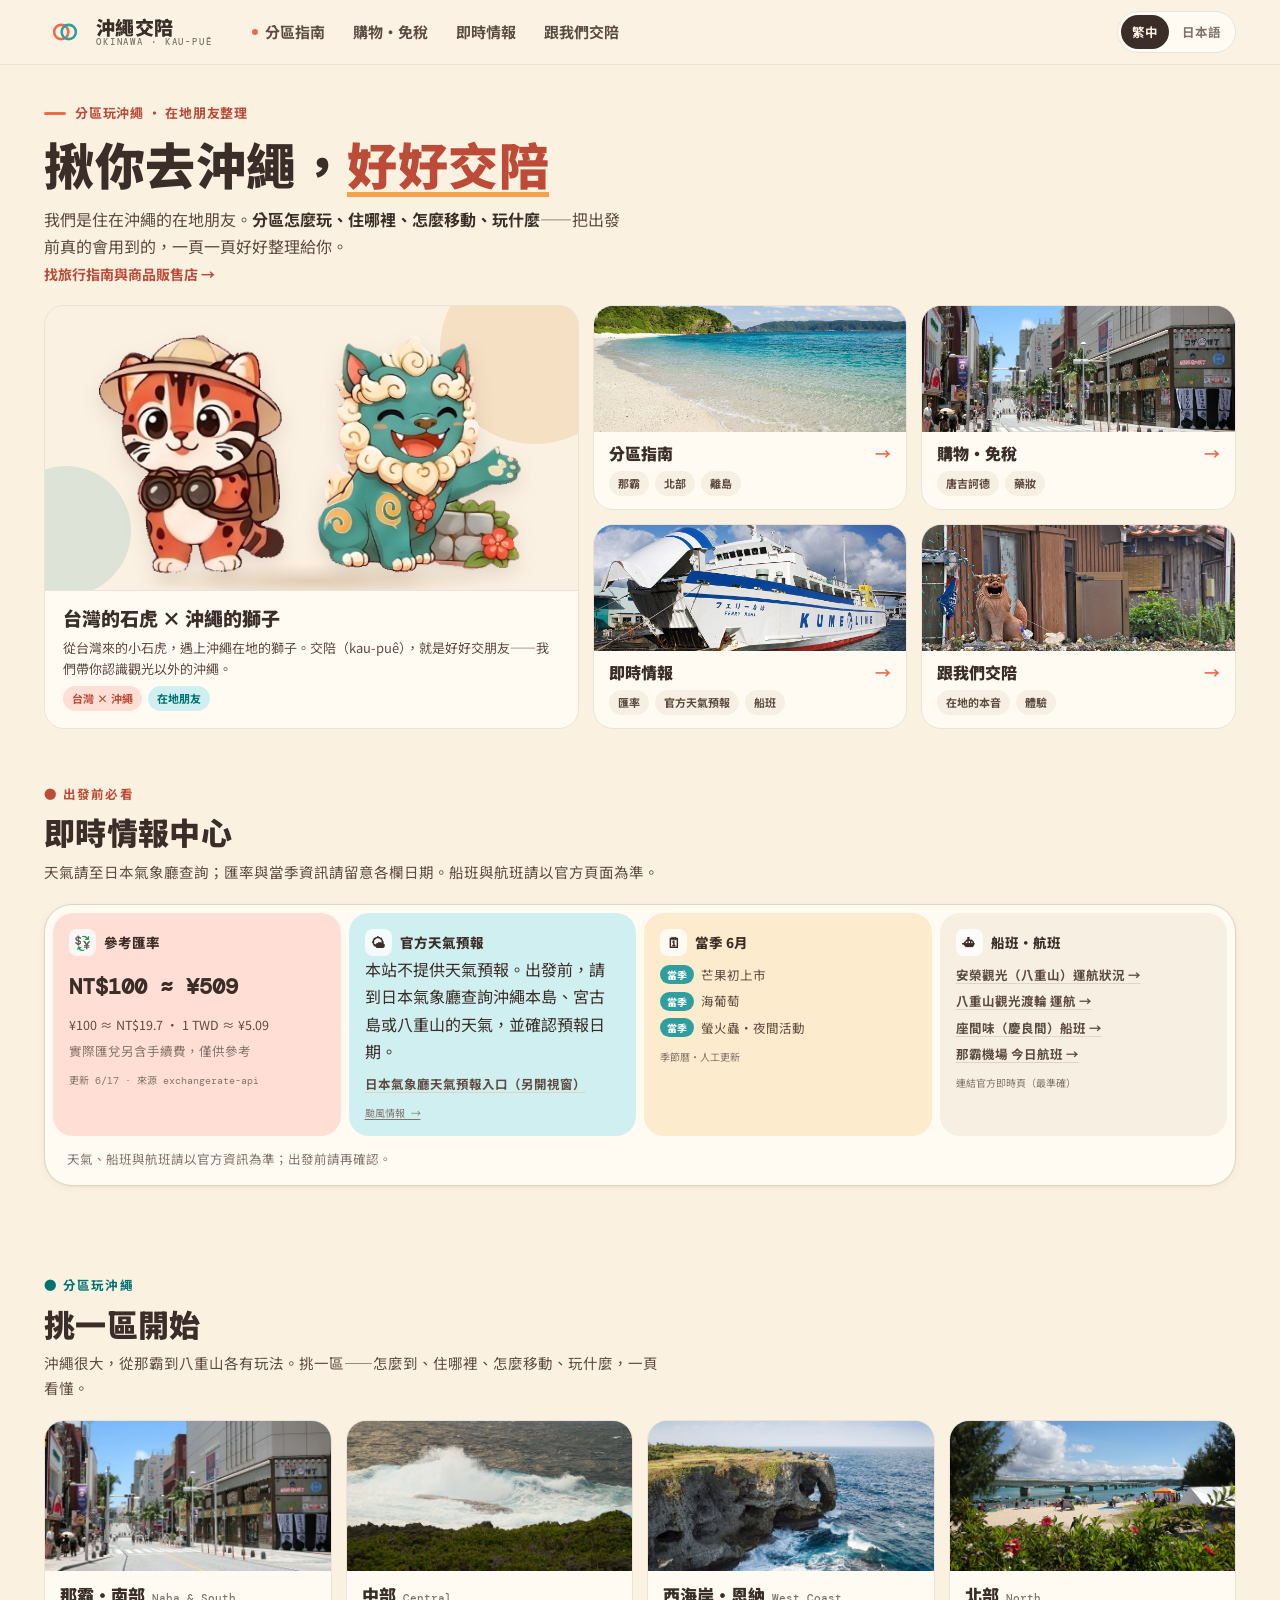
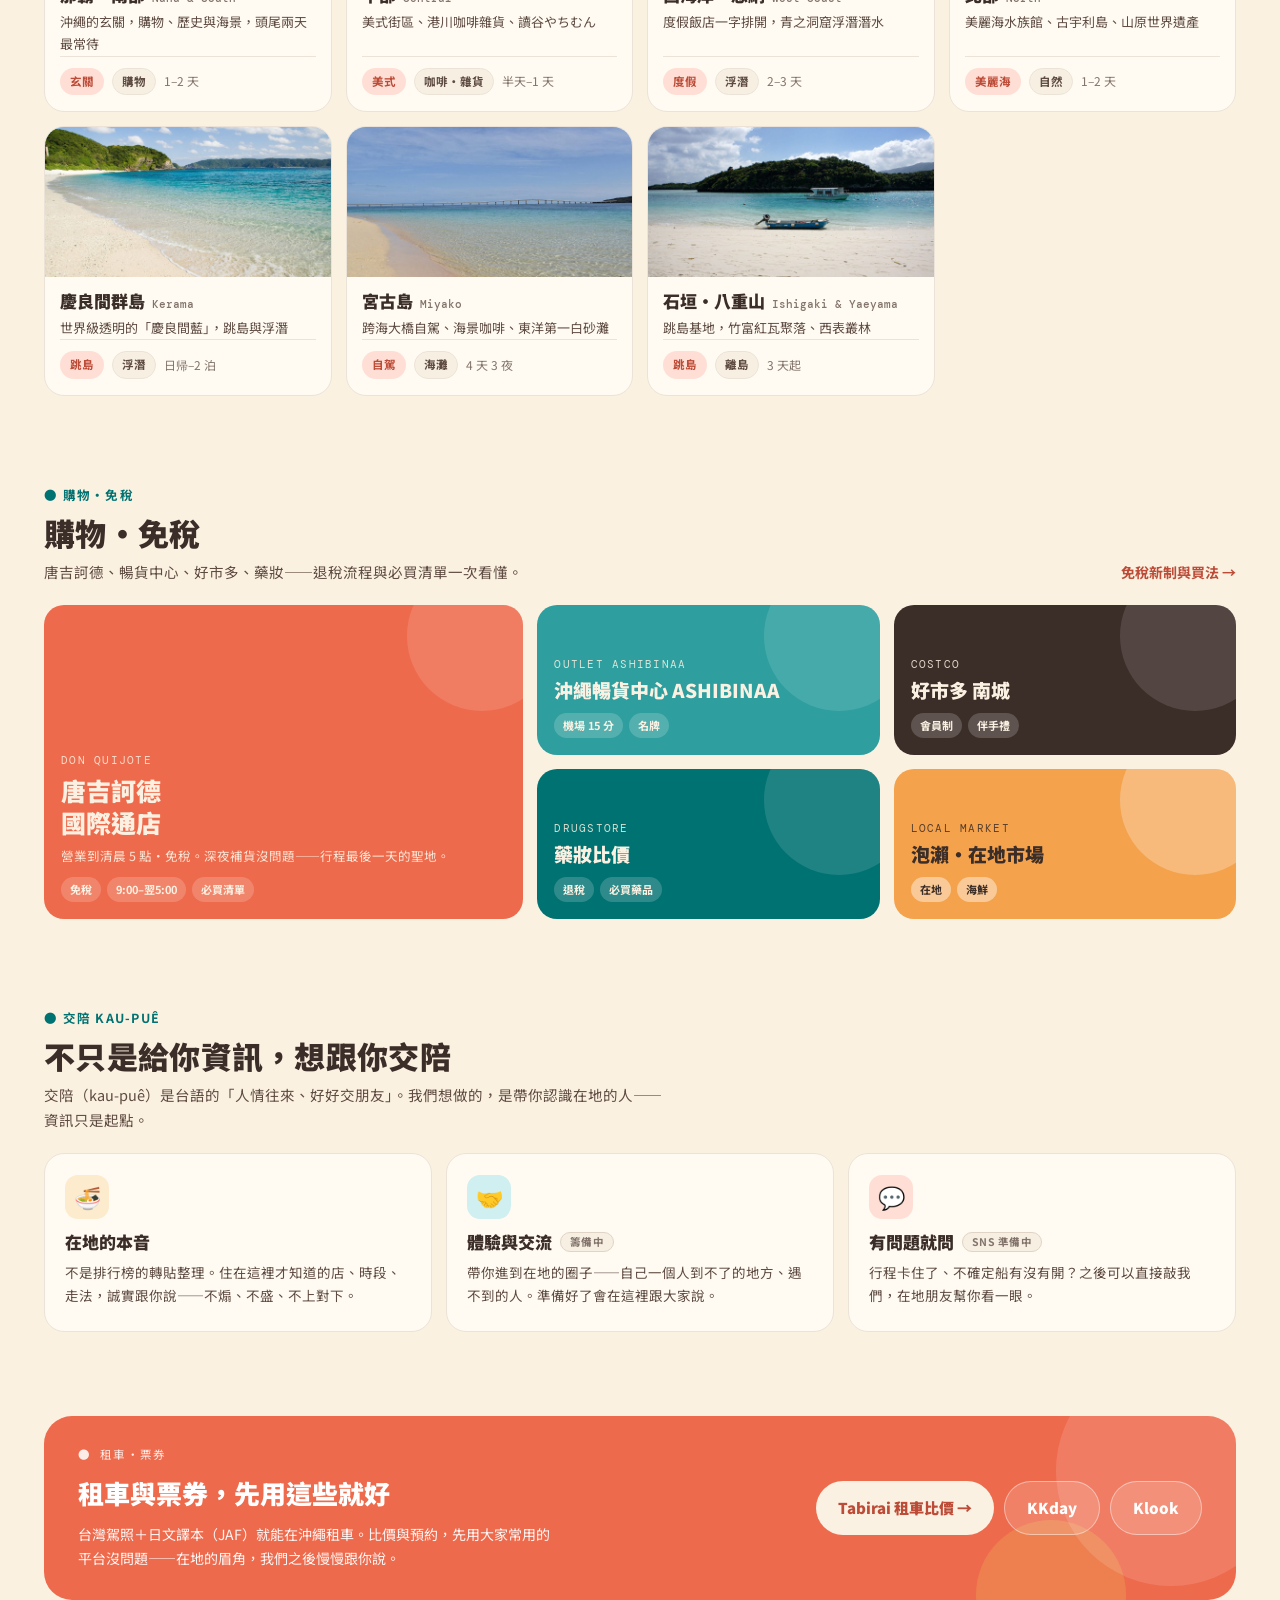
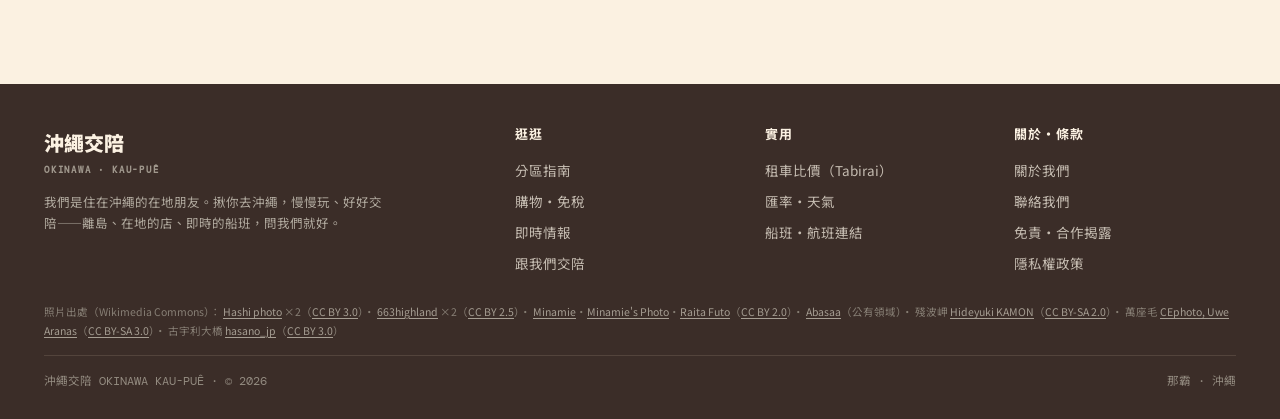
==== index.html @ d4d07565 "公式サイトから目的別ガイドと商品検索へ案内する [skip ci]" ====
<!doctype html>
<html lang="zh-Hant">
<head>
<meta charset="UTF-8">
<meta name="viewport" content="width=device-width, initial-scale=1">
<title>沖繩交陪 — 跟在地朋友玩沖繩</title>
<meta name="description" content="我們是住在沖繩的在地朋友。離島怎麼玩、哪裡好吃、船班開不開——揪你去沖繩，慢慢玩、好好交陪。">
<meta name="theme-color" content="#FBF1E2">
<meta property="og:type" content="website">
<meta property="og:title" content="沖繩交陪 — 跟在地朋友玩沖繩">
<meta property="og:description" content="我們是住在沖繩的在地朋友。離島怎麼玩、哪裡好吃、船班開不開——揪你去沖繩，慢慢玩、好好交陪。">
<meta property="og:url" content="https://okinawa-kaupue.com/">
<link rel="canonical" href="https://okinawa-kaupue.com/">
<meta property="og:image" content="https://okinawa-kaupue.com/assets/og.png">
<meta property="og:image:width" content="1200">
<meta property="og:image:height" content="630">
<meta name="twitter:card" content="summary_large_image">
<link rel="icon" type="image/svg+xml" href="brand/logo-favicon.svg">
<link rel="icon" type="image/png" sizes="32x32" href="brand/favicon-32.png">
<link rel="apple-touch-icon" href="brand/apple-touch-icon.png">
<link rel="preconnect" href="https://fonts.googleapis.com">
<link rel="preconnect" href="https://fonts.gstatic.com" crossorigin>
<!-- フォントは3系のみ: Noto Sans TC（基軸）/ DM Mono（数値・タイムスタンプ）/ Zen Kaku Gothic New（日本語レビュー表示用） -->
<link href="https://fonts.googleapis.com/css2?family=Noto+Sans+TC:wght@400..900&family=DM+Mono:wght@400;500&family=Zen+Kaku+Gothic+New:wght@400;500;700;900&display=swap" rel="stylesheet">
<link rel="stylesheet" href="styles.css">
<script type="application/ld+json">
{
  "@context": "https://schema.org",
  "@graph": [
    {
      "@type": "WebSite",
      "@id": "https://okinawa-kaupue.com/#website",
      "url": "https://okinawa-kaupue.com/",
      "name": "沖繩交陪",
      "alternateName": "OKINAWA · KAU-PUÊ",
      "description": "我們是住在沖繩的在地朋友。離島怎麼玩、哪裡好吃、船班開不開——揪你去沖繩，慢慢玩、好好交陪。",
      "inLanguage": "zh-Hant"
    },
    {
      "@type": "Organization",
      "@id": "https://okinawa-kaupue.com/#org",
      "name": "沖繩交陪",
      "url": "https://okinawa-kaupue.com/",
      "logo": "https://okinawa-kaupue.com/brand/logo-mark.svg",
      "image": "https://okinawa-kaupue.com/assets/og.png"
    }
  ]
}
</script>
<!-- Cloudflare Web Analytics --><script defer src='https://static.cloudflareinsights.com/beacon.min.js' data-cf-beacon='{"token": "0079305fdcf34f88b5e65abeb7a39dbd"}'></script><!-- End Cloudflare Web Analytics -->
</head>
<body data-style="koralle">



<!-- ============ HEADER ============ -->
<header class="head">
  <div class="wrap head__bar">
    <a class="brand" href="/">
      <img class="brand__logo" src="brand/logo-rings.svg" alt="沖繩交陪 — 交わる二つの輪">
      <span class="brand__tx">沖繩交陪<small>OKINAWA · KAU-PUÊ</small></span>
    </a>
    <nav class="nav">
      <a href="#areas"><span class="dot"></span>分區指南</a>
      <a href="#shop">購物・免稅</a>
      <a href="#fresh">即時情報</a>
      <a href="#kaupue">跟我們交陪</a>
      <a href="#new" hidden>在地新店</a>
      <a href="#social" hidden>社團情報</a>
    </nav>
    <div class="head__right">
      <div class="lang-tog" id="langTog" role="group" aria-label="language">
        <button type="button" data-l="zh" class="on">繁中</button>
        <button type="button" data-l="ja">日本語</button>
      </div>
      <span class="search">
        <svg viewBox="0 0 24 24" fill="none" stroke="currentColor" stroke-width="2"><circle cx="11" cy="11" r="7"></circle><path d="m20 20-3.5-3.5"></path></svg>
        搜尋離島・店家・船班
      </span>
      <a class="btn-line" href="contact.html">
        <svg viewBox="0 0 24 24" fill="currentColor"><path d="M12 3C6.5 3 2 6.6 2 11c0 4 3.6 7.3 8.5 7.9.3 0 .8.2.9.5.1.3.1.7 0 1l-.1.8c0 .2-.2.9.8.5s5.4-3.2 7.4-5.5C20.9 14.9 22 13 22 11c0-4.4-4.5-8-10-8Z"></path></svg>
        聯絡我們
      </a>
    </div>
  </div>
</header>

<!-- ============ LIVE TICKER (鮮度) ============ -->
<div class="ticker">
  <div class="wrap ticker__in">
    <span class="ticker__tag"><span class="pulse"></span>提醒</span>
    <div class="ticker__track">
      <span>⛴ 離島船班以各官方<b>運航狀況</b>為準，出發前先確認</span>
      <span>💱 匯率請看欄內日期；天氣請查日本氣象廳預報</span>
      <span>🚗 台灣駕照＋<b>日文譯本</b>即可在沖繩租車</span>
      <span>🛍 2026/11 起日本免稅改為<b>「先付後退」</b></span>
      <span>🌀 夏〜初秋颱風季，請留意<b>船班動態</b></span>
      <span>⛴ 離島船班以各官方<b>運航狀況</b>為準，出發前先確認</span>
      <span>💱 匯率請看欄內日期；天氣請查日本氣象廳預報</span>
      <span>🚗 台灣駕照＋<b>日文譯本</b>即可在沖繩租車</span>
      <span>🛍 2026/11 起日本免稅改為<b>「先付後退」</b></span>
      <span>🌀 夏〜初秋颱風季，請留意<b>船班動態</b></span>
    </div>
  </div>
</div>

<!-- ============ HERO ============ -->
<section class="hero">
  <div class="wrap">
    <div class="hero__top">
      <div>
        <div class="hero__k">分區玩沖繩 · 在地朋友整理</div>
        <h1 class="hero__h">揪你去沖繩，<em>好好交陪</em></h1>
        <p class="hero__sub">我們是住在沖繩的在地朋友。<b>分區怎麼玩、住哪裡、怎麼移動、玩什麼</b>——把出發前真的會用到的，一頁一頁好好整理給你。</p>
        <p><a class="more" href="/guide/">找旅行指南與商品販售店 →</a></p>
      </div>
      <!-- 非表示: 来訪回数フィルタ（機能未実装。実装したら hidden を外す） -->
      <div class="repeat-pick" role="tablist" aria-label="來訪次數" hidden>
        <button class="on">玩過 3 次以上</button>
        <button>玩過 1–2 次</button>
        <button>第一次</button>
      </div>
    </div>

    <div class="bento">
      <div class="tile bento__feat tile--mascots">
        <div class="mascots">
          <img src="assets/mascot-shihu.png" alt="從台灣來的石虎旅人">
          <img src="assets/mascot-shisa.png" alt="沖繩在地的獅子，舉手歡迎">
        </div>
        <div class="cap">
          <div class="t">台灣的石虎 × 沖繩的獅子</div>
          <p class="lead">從台灣來的小石虎，遇上沖繩在地的獅子。交陪（kau-puê），就是好好交朋友——我們帶你認識觀光以外的沖繩。</p>
          <div class="row"><span>台灣 × 沖繩</span><span>在地朋友</span></div>
        </div>
      </div>
      <a class="tile" href="#areas">
        <div class="tile__media shot" style="--h:200" data-shot="照片 · 慶良間"><img src="assets/photos/kerama-furuzamami.jpg" alt="慶良間・古座間味海灘" loading="lazy"></div>
        <div class="cap"><div class="t">分區指南</div><div class="row"><span>那霸</span><span>北部</span><span>離島</span></div></div>
      </a>
      <a class="tile" href="#shop">
        <div class="tile__media shot" style="--h:40" data-shot="照片 · 國際通り"><img src="assets/photos/naha-kokusaidori.jpg" alt="那霸・國際通り" loading="lazy"></div>
        <div class="cap"><div class="t">購物・免稅</div><div class="row"><span>唐吉訶德</span><span>藥妝</span></div></div>
      </a>
      <a class="tile" href="#fresh">
        <div class="tile__media shot" style="--h:210" data-shot="照片 · 泊港"><img src="assets/photos/naha-tomari-ferry.jpg" alt="那霸・泊港的渡輪" loading="lazy"></div>
        <div class="cap"><div class="t">即時情報</div><div class="row"><span>匯率</span><span>官方天氣預報</span><span>船班</span></div></div>
      </a>
      <a class="tile" href="#kaupue">
        <div class="tile__media shot" style="--h:150" data-shot="照片 · 風獅爺"><img src="assets/photos/shisa-stonewall.jpg" alt="石牆上的風獅爺（シーサー）" loading="lazy"></div>
        <div class="cap"><div class="t">跟我們交陪</div><div class="row"><span>在地的本音</span><span>體驗</span></div></div>
      </a>
    </div>
  </div>
</section>

<!-- ============ 即時情報 (鮮度ツール) ============ -->
<section class="sec" id="fresh">
  <div class="wrap">
    <div class="sec__head">
      <div>
        <span class="k k-hot">● 出發前必看</span>
        <h2>即時情報中心</h2>
        <p class="desc">天氣請至日本氣象廳查詢；匯率與當季資訊請留意各欄日期。船班與航班請以官方頁面為準。</p>
      </div>
    </div>

    <div class="fresh">
      <div class="fresh__grid">

        <div class="fcard">
          <div class="fcard__top"><span class="ic">💱</span>參考匯率</div>
          <div class="fcard__big"><!--FX_BIG:start-->NT$100 ≈ ¥509<!--FX_BIG:end--></div>
          <div class="fcard__lines">
            <div class="fline"><!--FX_LINE:start-->¥100 ≈ NT$19.7 · 1 TWD ≈ ¥5.09<!--FX_LINE:end--></div>
            <div class="fline" style="color:var(--ink-faint)">實際匯兌另含手續費，僅供參考</div>
          </div>
          <div class="fcard__upd">更新 <!--FX_DATE:start-->6/17<!--FX_DATE:end--> · 來源 exchangerate-api</div>
        </div>

        <div class="fcard">
          <div class="fcard__top"><span class="ic">🌤</span>官方天氣預報</div>
          <p>本站不提供天氣預報。出發前，請到日本氣象廳查詢沖繩本島、宮古島或八重山的天氣，並確認預報日期。</p>
          <div class="fcard__lines">
            <div class="fline"><a href="https://www.jma.go.jp/bosai/forecast/" target="_blank" rel="noopener">日本氣象廳天氣預報入口（另開視窗）</a></div>
          </div>
          <div class="fcard__upd"><a href="https://www.jma.go.jp/bosai/map.html#contents=typhoon" target="_blank" rel="noopener">颱風情報 →</a></div>
        </div>

        <div class="fcard">
          <div class="fcard__top"><span class="ic">🗓</span>當季 <!--SEASON_MONTH:start-->6月<!--SEASON_MONTH:end--></div>
          <div class="fcard__lines"><!--SEASON_ITEMS:start-->
            <div class="fline"><span class="st st-open">當季</span>芒果初上市</div>
            <div class="fline"><span class="st st-open">當季</span>海葡萄</div>
            <div class="fline"><span class="st st-open">當季</span>螢火蟲・夜間活動</div>
          <!--SEASON_ITEMS:end--></div>
          <div class="fcard__upd">季節曆・人工更新</div>
        </div>

        <div class="fcard">
          <div class="fcard__top"><span class="ic">⛴</span>船班・航班</div>
          <div class="fcard__lines">
            <div class="fline"><a href="https://aneikankou.co.jp/condition" target="_blank" rel="noopener">安榮觀光（八重山）運航狀況 →</a></div>
            <div class="fline"><a href="https://yaeyama.co.jp/operation.html" target="_blank" rel="noopener">八重山觀光渡輪 運航 →</a></div>
            <div class="fline"><a href="https://www.vill.zamami.okinawa.jp/ship/" target="_blank" rel="noopener">座間味（慶良間）船班 →</a></div>
            <div class="fline"><a href="https://www.naha-airport.co.jp/flight/today/" target="_blank" rel="noopener">那霸機場 今日航班 →</a></div>
          </div>
          <div class="fcard__upd">連結官方即時頁（最準確）</div>
        </div>

      </div>
      <div class="fresh__foot">
        <span>天氣、船班與航班請以官方資訊為準；出發前請再確認。</span>
      </div>
    </div>
  </div>
</section>

<!-- ============ 分區玩沖繩 ============ -->
<section class="sec" id="areas">
  <div class="wrap">
    <div class="sec__head">
      <div>
        <span class="k k-teal">● 分區玩沖繩</span>
        <h2>挑一區開始</h2>
        <p class="desc">沖繩很大，從那霸到八重山各有玩法。挑一區——怎麼到、住哪裡、怎麼移動、玩什麼，一頁看懂。</p>
      </div>
    </div>

    <div class="islands">
      <a class="icard" href="naha.html">
        <div class="icard__media shot" style="--h:200" data-shot="照片 · 國際通り">
          <img src="assets/photos/naha-kokusaidori.jpg" alt="那霸・國際通り" loading="lazy">
        </div>
        <div class="icard__body">
          <h3 class="icard__name">那霸・南部 <small>Naha &amp; South</small></h3>
          <p class="icard__tag">沖繩的玄關，購物、歷史與海景，頭尾兩天最常待</p>
          <div class="icard__foot"><span class="pill pill-depth">玄關</span><span class="pill">購物</span><span>1–2 天</span></div>
        </div>
      </a>

      <a class="icard" href="chubu.html">
        <div class="icard__media shot" style="--h:180" data-shot="照片 · 殘波岬"><img src="assets/photos/chubu-zanpa.jpg" alt="讀谷・殘波岬" loading="lazy"></div>
        <div class="icard__body">
          <h3 class="icard__name">中部 <small>Central</small></h3>
          <p class="icard__tag">美式街區、港川咖啡雜貨、讀谷やちむん</p>
          <div class="icard__foot"><span class="pill pill-depth">美式</span><span class="pill">咖啡・雜貨</span><span>半天–1 天</span></div>
        </div>
      </a>

      <a class="icard" href="onna.html">
        <div class="icard__media shot" style="--h:180" data-shot="照片 · 萬座毛"><img src="assets/photos/onna-manzamo.jpg" alt="恩納・萬座毛" loading="lazy"></div>
        <div class="icard__body">
          <h3 class="icard__name">西海岸・恩納 <small>West Coast</small></h3>
          <p class="icard__tag">度假飯店一字排開，青之洞窟浮潛潛水</p>
          <div class="icard__foot"><span class="pill pill-depth">度假</span><span class="pill">浮潛</span><span>2–3 天</span></div>
        </div>
      </a>

      <a class="icard" href="hokubu.html">
        <div class="icard__media shot" style="--h:180" data-shot="照片 · 古宇利大橋"><img src="assets/photos/hokubu-kouri.jpg" alt="今歸仁・古宇利大橋" loading="lazy"></div>
        <div class="icard__body">
          <h3 class="icard__name">北部 <small>North</small></h3>
          <p class="icard__tag">美麗海水族館、古宇利島、山原世界遺產</p>
          <div class="icard__foot"><span class="pill pill-depth">美麗海</span><span class="pill">自然</span><span>1–2 天</span></div>
        </div>
      </a>

      <a class="icard" href="kerama.html">
        <div class="icard__media shot" style="--h:200" data-shot="照片 · 慶良間">
          <img src="assets/photos/kerama-furuzamami.jpg" alt="慶良間・古座間味海灘" loading="lazy">
        </div>
        <div class="icard__body">
          <h3 class="icard__name">慶良間群島 <small>Kerama</small></h3>
          <p class="icard__tag">世界級透明的「慶良間藍」，跳島與浮潛</p>
          <div class="icard__foot"><span class="pill pill-depth">跳島</span><span class="pill">浮潛</span><span>日帰–2 泊</span></div>
        </div>
      </a>

      <a class="icard" href="miyako.html">
        <div class="icard__media shot" style="--h:200" data-shot="照片 · 宮古島">
          <img src="assets/photos/miyako-yonaha.jpg" alt="宮古島・與那霸前濱海灘與來間大橋" loading="lazy">
        </div>
        <div class="icard__body">
          <h3 class="icard__name">宮古島 <small>Miyako</small></h3>
          <p class="icard__tag">跨海大橋自駕、海景咖啡、東洋第一白砂灘</p>
          <div class="icard__foot"><span class="pill pill-depth">自駕</span><span class="pill">海灘</span><span>4 天 3 夜</span></div>
        </div>
      </a>

      <a class="icard" href="ishigaki.html">
        <div class="icard__media shot" style="--h:195" data-shot="照片 · 石垣島">
          <img src="assets/photos/ishigaki-kabira.jpg" alt="石垣島・川平灣" loading="lazy">
        </div>
        <div class="icard__body">
          <h3 class="icard__name">石垣・八重山 <small>Ishigaki &amp; Yaeyama</small></h3>
          <p class="icard__tag">跳島基地，竹富紅瓦聚落、西表叢林</p>
          <div class="icard__foot"><span class="pill pill-depth">跳島</span><span class="pill">離島</span><span>3 天起</span></div>
        </div>
      </a>
    </div>
  </div>
</section>

<!-- ============ 在地新店 feed ============ -->
<section class="sec" id="new" hidden>
  <div class="wrap">
    <div class="sec__head">
      <div>
        <span class="k k-ok">● 本週最新</span>
        <h2>在地・新店開幕</h2>
        <p class="desc">每週更新的新開店與期間限定，標註開幕日期，帶你第一手嚐鮮。</p>
      </div>
      <a class="more" href="#">看更多新店 →</a>
    </div>

    <div class="feed">
      <article class="ncard">
        <div class="ncard__media shot" style="--h:40" data-shot="照片"><span class="badge-new">NEW</span></div>
        <div class="ncard__b">
          <span class="ncard__date">2025.06.01 開幕</span>
          <span class="ncard__name">瀨長島 海景烘焙坊</span>
          <div class="ncard__meta"><span class="loc">📍 豐見城</span><span>· 麵包・咖啡</span></div>
        </div>
      </article>
      <article class="ncard">
        <div class="ncard__media shot" style="--h:160" data-shot="照片"><span class="badge-new">NEW</span></div>
        <div class="ncard__b">
          <span class="ncard__date">2025.05.20 開幕</span>
          <span class="ncard__name">北谷 美國村 屋頂酒吧</span>
          <div class="ncard__meta"><span class="loc">📍 北谷</span><span>· 夕陽・調酒</span></div>
        </div>
      </article>
      <article class="ncard">
        <div class="ncard__media shot" style="--h:300" data-shot="照片"><span class="badge-new">期間限定</span></div>
        <div class="ncard__b">
          <span class="ncard__date">2025.06 限定</span>
          <span class="ncard__name">芒果 × 海葡萄 季節甜點</span>
          <div class="ncard__meta"><span class="loc">📍 那霸</span><span>· 期間限定</span></div>
        </div>
      </article>
    </div>
  </div>
</section>

<!-- ============ 購物・免稅 ============ -->
<section class="sec" id="shop">
  <div class="wrap">
    <div class="sec__head">
      <div>
        <span class="k k-grape">● 購物・免稅</span>
        <h2>購物・免稅</h2>
        <p class="desc">唐吉訶德、暢貨中心、好市多、藥妝——退稅流程與必買清單一次看懂。</p>
      </div>
      <a class="more" href="shopping.html">免稅新制與買法 →</a>
    </div>

    <div class="shop">
      <div class="scard scard--don">
        <span class="scard__k">Don Quijote</span>
        <div class="scard__t">唐吉訶德<br>國際通店</div>
        <p class="scard__d">營業到清晨 5 點・免稅。深夜補貨沒問題——行程最後一天的聖地。</p>
        <div class="scard__tags"><span>免稅</span><span>9:00–翌5:00</span><span>必買清單</span></div>
      </div>
      <div class="scard scard--outlet">
        <span class="scard__k">Outlet ASHIBINAA</span>
        <div class="scard__t">沖繩暢貨中心 ASHIBINAA</div>
        <div class="scard__tags"><span>機場 15 分</span><span>名牌</span></div>
      </div>
      <div class="scard scard--costco">
        <span class="scard__k">Costco</span>
        <div class="scard__t">好市多 南城</div>
        <div class="scard__tags"><span>會員制</span><span>伴手禮</span></div>
      </div>
      <div class="scard scard--drug">
        <span class="scard__k">Drugstore</span>
        <div class="scard__t">藥妝比價</div>
        <div class="scard__tags"><span>退稅</span><span>必買藥品</span></div>
      </div>
      <div class="scard scard--awase">
        <span class="scard__k">Local Market</span>
        <div class="scard__t">泡瀨・在地市場</div>
        <div class="scard__tags"><span>在地</span><span>海鮮</span></div>
      </div>
    </div>
  </div>
</section>

<!-- ============ 社團 / SNS ============ -->
<section class="sec" id="social" hidden>
  <div class="wrap">
    <div class="sec__head">
      <div>
        <span class="k k-teal">● 在地社群</span>
        <h2>在地社團・情報源</h2>
        <p class="desc">FB 社團、IG、Threads、LINE、Dcard——在你習慣的地方，第一手同步沖繩在地情報。</p>
      </div>
    </div>

    <div class="social">
      <a class="socard" href="#"><span class="socard__ic ic-fb">f</span><span class="socard__name">沖繩自由行 社團</span><span class="socard__num">12.4 萬成員</span><span class="socard__d">即時問答・最大社群</span></a>
      <a class="socard" href="#"><span class="socard__ic ic-ig">IG</span><span class="socard__name">@okinawa.fun</span><span class="socard__num">8.6 萬追蹤</span><span class="socard__d">打卡點・限動地圖</span></a>
      <a class="socard" href="#"><span class="socard__ic ic-th">@</span><span class="socard__name">Threads 在地速報</span><span class="socard__num">即時</span><span class="socard__d">新店・公休第一手</span></a>
      <a class="socard" href="#"><span class="socard__ic ic-dc">D</span><span class="socard__name">Dcard 旅遊板</span><span class="socard__num">熱門</span><span class="socard__d">心得・避雷分享</span></a>
      <a class="socard" href="#"><span class="socard__ic ic-line">L</span><span class="socard__name">LINE 即時通知</span><span class="socard__num">訂閱制</span><span class="socard__d">颱風・船班推播</span></a>
    </div>
  </div>
</section>

<!-- ============ 交陪（ブランドの芯＝体験・交流） ============ -->
<section class="sec" id="kaupue">
  <div class="wrap">
    <div class="sec__head">
      <div>
        <span class="k k-teal">● 交陪 KAU-PUÊ</span>
        <h2>不只是給你資訊，想跟你交陪</h2>
        <p class="desc">交陪（kau-puê）是台語的「人情往來、好好交朋友」。我們想做的，是帶你認識在地的人——資訊只是起點。</p>
      </div>
    </div>
    <div class="kp">
      <div class="kpcard">
        <span class="kpcard__ic">🍜</span>
        <h3>在地的本音</h3>
        <p>不是排行榜的轉貼整理。住在這裡才知道的店、時段、走法，誠實跟你說——不煽、不盛、不上對下。</p>
      </div>
      <div class="kpcard">
        <span class="kpcard__ic">🤝</span>
        <h3>體驗與交流 <span class="pill-soon">籌備中</span></h3>
        <p>帶你進到在地的圈子——自己一個人到不了的地方、遇不到的人。準備好了會在這裡跟大家說。</p>
      </div>
      <div class="kpcard">
        <span class="kpcard__ic">💬</span>
        <h3>有問題就問 <span class="pill-soon">SNS 準備中</span></h3>
        <p>行程卡住了、不確定船有沒有開？之後可以直接敲我們，在地朋友幫你看一眼。</p>
      </div>
    </div>
  </div>
</section>

<!-- ============ 租車 / 票券 band（公式・大手への素リンク。アフィリ未実装） ============ -->
<section class="sec">
  <div class="wrap">
    <div class="band">
      <div class="band__b">
        <div class="band__k">● 租車・票券</div>
        <div class="band__t">租車與票券，先用這些就好</div>
        <p class="band__d">台灣駕照＋日文譯本（JAF）就能在沖繩租車。比價與預約，先用大家常用的平台沒問題——在地的眉角，我們之後慢慢跟你說。</p>
      </div>
      <div class="band__cta">
        <a href="https://tc.tabirai.net/car/okinawa/" target="_blank" rel="noopener">Tabirai 租車比價 →</a>
        <a class="ghost" href="https://www.kkday.com/zh-tw/city/okinawa" target="_blank" rel="noopener">KKday</a>
        <a class="ghost" href="https://www.klook.com/zh-TW/" target="_blank" rel="noopener">Klook</a>
      </div>
    </div>
  </div>
</section>

<!-- ============ FOOTER ============ -->
<footer class="foot">
  <div class="wrap">
    <div class="foot__grid">
      <div>
        <div class="foot__brand">沖繩交陪<small>OKINAWA · KAU-PUÊ</small></div>
        <p class="foot__note">我們是住在沖繩的在地朋友。揪你去沖繩，慢慢玩、好好交陪——離島、在地的店、即時的船班，問我們就好。</p>
      </div>
      <div>
        <h4>逛逛</h4>
        <a href="#areas">分區指南</a><a href="#shop">購物・免稅</a><a href="#fresh">即時情報</a><a href="#kaupue">跟我們交陪</a>
      </div>
      <div>
        <h4>實用</h4>
        <a href="https://tc.tabirai.net/car/okinawa/" target="_blank" rel="noopener">租車比價（Tabirai）</a><a href="#fresh">匯率・天氣</a><a href="#fresh">船班・航班連結</a>
      </div>
      <div>
        <h4>關於・條款</h4>
        <a href="about.html">關於我們</a><a href="contact.html">聯絡我們</a><a href="disclosure.html">免責・合作揭露</a><a href="privacy.html">隱私權政策</a>
      </div>
    </div>
    <p class="foot__credits">照片出處（Wikimedia Commons）：
      <a href="https://commons.wikimedia.org/wiki/File:Furuzamami_beach_Okinawa_Zamami.jpg" target="_blank" rel="noopener">Hashi photo</a> ×2（<a href="https://creativecommons.org/licenses/by/3.0/deed.zh_TW" target="_blank" rel="noopener">CC BY 3.0</a>）・
      <a href="https://commons.wikimedia.org/wiki/File:Kabira_Bay_Ishigaki_Island37n4500.jpg" target="_blank" rel="noopener">663highland</a> ×2（<a href="https://creativecommons.org/licenses/by/2.5/deed.zh_TW" target="_blank" rel="noopener">CC BY 2.5</a>）・
      <a href="https://commons.wikimedia.org/wiki/File:TaketomiMinamie2.jpg" target="_blank" rel="noopener">Minamie</a>・<a href="https://commons.wikimedia.org/wiki/File:Taketomi,_Japan_(2310448093).jpg" target="_blank" rel="noopener">Minamie&#39;s Photo</a>・<a href="https://commons.wikimedia.org/wiki/File:Miyako%27s_best_beach_(51924567535).jpg" target="_blank" rel="noopener">Raita Futo</a>（<a href="https://creativecommons.org/licenses/by/2.0/deed.zh_TW" target="_blank" rel="noopener">CC BY 2.0</a>）・
      <a href="https://commons.wikimedia.org/wiki/File:Kokusai_Dori_01.JPG" target="_blank" rel="noopener">Abasaa</a>（公有領域）・
      殘波岬 <a href="https://commons.wikimedia.org/wiki/File:Zanpa-Misaki_Cape_2.jpg" target="_blank" rel="noopener">Hideyuki KAMON</a>（<a href="https://creativecommons.org/licenses/by-sa/2.0/deed.zh_TW" target="_blank" rel="noopener">CC BY-SA 2.0</a>）・
      萬座毛 <a href="https://commons.wikimedia.org/wiki/File:Onna_Okinawa_Japan_Cape-Manzamo-01.jpg" target="_blank" rel="noopener">CEphoto, Uwe Aranas</a>（<a href="https://creativecommons.org/licenses/by-sa/3.0/deed.zh_TW" target="_blank" rel="noopener">CC BY-SA 3.0</a>）・
      古宇利大橋 <a href="https://commons.wikimedia.org/wiki/File:%E5%8F%A4%E5%AE%87%E5%88%A9%E5%A4%A7%E6%A9%8B_%E5%8F%A4%E5%AE%87%E5%88%A9%E3%83%93%E3%83%BC%E3%83%81_20100814a.jpg" target="_blank" rel="noopener">hasano_jp</a>（<a href="https://creativecommons.org/licenses/by/3.0/deed.zh_TW" target="_blank" rel="noopener">CC BY 3.0</a>）
    </p>
    <div class="foot__bottom">
      <span>沖繩交陪 OKINAWA KAU-PUÊ · © 2026</span>
      <span>那霸 · 沖繩</span>
    </div>
  </div>
</footer>


<script>
(function () {
  // 繁體中文 → 日本語（差分のみ。同一表記はそのまま）
  var dict = {
    "找旅行指南與商品販售店 →":"旅行ガイド・商品取扱店を探す →",
    // ── 交陪リブランド（2026-06-10）後の文言 ──
    "沖繩交陪":"沖縄交陪",
    "購物・免稅":"買い物・免税",
    "跟我們交陪":"私たちと交陪",
    "揪你去沖繩，":"沖縄へ誘うよ、",
    "好好交陪":"じっくり交陪",
    "我們是住在沖繩的在地朋友。本島景點你早就玩過了——":"私たちは沖縄に住む在地の友達。本島の名所はもう回ったはず——",
    "離島怎麼跳、哪家店好吃、船班開不開":"離島の回り方、どの店が美味しいか、船が出るか",
    "，問我們就好。之後，再揪你進到在地的圈子。":"、私たちに聞けばOK。そのうち、在地の輪にも誘うね。",
    "台灣的石虎 × 沖繩的獅子":"台湾の石虎 × 沖縄のシーサー",
    "從台灣來的小石虎，遇上沖繩在地的獅子。交陪（kau-puê），就是好好交朋友——我們帶你認識觀光以外的沖繩。":"台湾から来た小さな石虎が、沖縄在地のシーサーに出会う。交陪（カウペー）＝じっくり友達になること——観光の外側の沖縄を案内するよ。",
    "台灣 × 沖繩":"台湾 × 沖縄",
    "在地朋友":"在地の友達",
    "天氣請至日本氣象廳查詢；匯率與當季資訊請留意各欄日期。船班與航班請以官方頁面為準。":"天気は気象庁で確認し、為替と季節情報は各欄の日付にご注意ください。船便と航空便は公式ページをご確認ください。",
    "💱 匯率請看欄內日期；天氣請查日本氣象廳預報":"💱 為替は欄内の日付を、天気は気象庁の予報をご確認ください。",
    "官方天氣預報":"公式の天気予報",
    "本站不提供天氣預報。出發前，請到日本氣象廳查詢沖繩本島、宮古島或八重山的天氣，並確認預報日期。":"当サイトに天気予報は掲載していません。出発前に気象庁で沖縄本島・宮古島・八重山の予報と対象日をご確認ください。",
    "日本氣象廳天氣預報入口（另開視窗）":"気象庁の天気予報入口（別ウィンドウ）",
    "天氣、船班與航班請以官方資訊為準；出發前請再確認。":"天気、船便、航空便は公式情報を基準に、出発前に改めてご確認ください。",
    "匯率":"為替","天氣":"天気","船班":"船便",
    "在地的本音":"在地の本音","體驗":"体験",
    "照片 · 泊港":"写真 · 泊港","照片 · 國際通り":"写真 · 国際通り","照片 · 風獅爺":"写真 · シーサー",
    "照片出處（Wikimedia Commons）：":"写真出典（Wikimedia Commons）：","（公有領域）":"（パブリックドメイン）",
    "不只是給你資訊，想跟你交陪":"情報を渡すだけじゃなく、交陪したい",
    "交陪（kau-puê）是台語的「人情往來、好好交朋友」。我們想做的，是帶你認識在地的人——資訊只是起點。":"交陪（カウペー）は台湾語で「人付き合い・じっくり友達になること」。私たちがやりたいのは、在地の人と引き合わせること——情報は入口にすぎない。",
    "不是排行榜的轉貼整理。住在這裡才知道的店、時段、走法，誠實跟你說——不煽、不盛、不上對下。":"ランキングの転載まとめじゃない。住んでいるから分かる店・時間帯・回り方を、正直に——煽らない、盛らない、上からも言わない。",
    "體驗與交流":"体験と交流",
    "籌備中":"準備中",
    "帶你進到在地的圈子——自己一個人到不了的地方、遇不到的人。準備好了會在這裡跟大家說。":"在地の輪へ連れて行く——一人ではたどり着けない場所、出会えない人。準備ができたらここで知らせるね。",
    "有問題就問":"気軽に聞いて",
    "行程卡住了、不確定船有沒有開？之後可以直接敲我們，在地朋友幫你看一眼。":"行程に詰まった、船が出るか分からない？そのうち直接聞けるようにするよ。在地の友達がさっと見てあげる。",
    "租車與票券，先用這些就好":"レンタカーとチケットは、まずこれでOK",
    "台灣駕照＋日文譯本（JAF）就能在沖繩租車。比價與預約，先用大家常用的平台沒問題——在地的眉角，我們之後慢慢跟你說。":"台湾の免許＋日本語訳文（JAF）で沖縄でレンタカーを借りられる。比較と予約はみんなが使う大手でまず大丈夫——在地のコツは、これからゆっくり話すね。",
    "我們是住在沖繩的在地朋友。揪你去沖繩，慢慢玩、好好交陪——離島、在地的店、即時的船班，問我們就好。":"私たちは沖縄に住む在地の友達。沖縄に誘うよ、ゆっくり遊んで、じっくり交陪——離島、在地の店、即時の船便、聞いてくれればOK。",
    "逛逛":"見て回る",
    "租車比價（Tabirai）":"レンタカー比較（Tabirai）",
    "匯率・天氣":"為替・天気","船班・航班連結":"船便・フライトのリンク",
    "營業到清晨 5 點・免稅。深夜補貨沒問題——行程最後一天的聖地。":"朝5時まで営業・免税。深夜の補給も問題なし——最終日の聖地。",
    "免稅新制與買法 →":"免税新制度と買い方 →",
    "沖繩交陪 OKINAWA KAU-PUÊ · © 2026":"沖縄交陪 OKINAWA KAU-PUÊ · © 2026",
    "內容陸續準備中":"コンテンツは順次準備中",
    "● LIVE · 即時更新":"● LIVE · リアルタイム更新",
    "颱風、店家公休、需預約、船班、季節限定——每天為你更新最新狀態，出發前先確認。":"台風、店の定休、要予約、船便、季節限定——毎日最新の状態を更新。出発前にここでチェック。",
    "資料來源：在地合作店家、各船公司官網、氣象廳，每日更新。":"出典：在地の提携店、各船会社の公式、気象庁。毎日更新。",
    "● 離島深度":"● 離島の深掘り",
    "跳島路線、在地民宿、無料浮潛點、避開人潮的時段——玩過本島後，往離島走得更深。":"ホッピング路線、在地の民宿、無料シュノーケル、混雑を避ける時間帯——本島の次は、離島をもっと深く。",
    "● 本週最新":"● 今週の最新",
    "每週更新的新開店與期間限定，標註開幕日期，帶你第一手嚐鮮。":"毎週更新の新店と期間限定。開店日を明記して、いち早く。",
    "● 購物・免稅":"● 買い物・免税",
    "唐吉訶德、暢貨中心、好市多、藥妝——退稅流程與必買清單一次看懂。":"ドンキ、アウトレット、コストコ、ドラッグストア——免税の流れと必買リストが一目で。",
    "● 在地社群":"● 在地コミュニティ",
    "FB 社團、IG、Threads、LINE、Dcard——在你習慣的地方，第一手同步沖繩在地情報。":"FB社団、IG、Threads、LINE、Dcard——いつもの場所で、沖縄の在地情報を最速で。",
    "● 租車・票券":"● レンタカー・チケット",
    "台灣駕照＋日文譯本（JAF）流程、離島船票、一日遊——比價與預約一次搞定。":"台湾の運転免許＋日本語訳文（JAF）の流れ、離島の船票、日帰り——比較と予約をまとめて。",
    "那霸 · 沖繩":"那覇 · 沖縄",
    "離島深度":"離島の深掘り","在地新店":"在地の新店",
    "即時情報":"リアルタイム情報","社團情報":"社団情報",
    "搜尋離島・店家・船班":"離島・店・船便を検索","加 LINE 看即時":"LINEで即時情報",
    "🌀 颱風 6 號 — 對沖繩本島影響":"🌀 台風6号 — 沖縄本島への影響は","，八重山注意":"、八重山は注意",
    "正常營運":"正常運航","🏪 美麗海水族館 本週":"🏪 美ら海水族館 今週は",
    "🍜 話題沖繩麵店「○○」週三公休":"🍜 話題の沖縄そば店「○○」水曜定休",
    "🎫 慶良間跳島一日遊 本週末":"🎫 慶良間アイランドホッピング日帰り 今週末","剩 3 位":"残り3席",
    "為「第 N 次沖繩」而生":"「N回目の沖縄」のために","離島深度・":"離島の深掘り・","在地鮮度":"在地の鮮度",
    "本島景點你早就玩過了。我們專做":"本島の名所はもう制覇済み。私たちが専門にするのは",
    "離島深掘、在地新店、即時公休與船班":"離島の深掘り・在地の新店・即時の定休と船便",
    "——熱門部落格不會即時更新的那些。":"——人気ブログがリアルタイム更新しない、あの情報。",
    "玩過 3 次以上":"3回以上","玩過 1–2 次":"1〜2回","第一次":"初めて","來訪次數":"来訪回数",
    "照片 · 慶良間 阿嘉島":"写真 · 慶良間 阿嘉島","照片 · 在地早餐":"写真 · 在地の朝食",
    "照片 · 免稅購物":"写真 · 免税ショッピング","照片 · 宮古島":"写真 · 宮古島",
    "照片 · 季節限定":"写真 · 季節限定","照片 · 慶良間":"写真 · 慶良間",
    "照片 · 石垣島":"写真 · 石垣島","照片 · 竹富島":"写真 · 竹富島","照片":"写真",
    "本週最熱打卡":"今週バズり中","♥ 2,431 ・ 收藏 880":"♥ 2,431 ・ 保存 880",
    "慶良間藍・阿嘉島跳島":"慶良間ブルー・阿嘉島ホッピング","三天兩夜深度玩法":"2泊3日の深掘りプラン",
    "那霸出發高速船 90 分鐘。避開人潮的時段、在地民宿、無料浮潛點全收錄。":"那覇から高速船90分。混雑を避ける時間帯、在地の民宿、無料シュノーケルポイントまで網羅。",
    "浮潛":"シュノーケル","在地民宿":"在地の民宿","新店":"新店オープン",
    "那霸在地早餐 7 選":"那覇 在地の朝食 7選","美食":"グルメ","打卡":"映え",
    "唐吉訶德 必買清單":"ドンキ 必買リスト","購物":"買い物","宮古島 海景咖啡":"宮古島 海景カフェ",
    "咖啡":"カフェ","這個月才有的玩法":"今月だけの楽しみ方",
    "● Echtzeit · 在地勢沒有的東西":"● Echtzeit · 在地勢が持たないもの","即時情報中心":"即時情報センター",
    "飽和的繁中沖繩情報唯一的縫隙＝":"飽和した繁体字の沖縄情報、唯一の隙間＝",
    "。颱風、店休、需預約、船班、季節限定——每日更新，這是部落格與社團追不上的護城河。":"。台風、定休、要予約、船便、季節限定——毎日更新。ブログや社団が追いつけない護城河。",
    "全部即時情報 →":"すべての即時情報 →","颱風・天候":"台風・天候","店休・需預約":"定休・要予約",
    "船班・航班":"船便・フライト","影響低":"影響 低","間更新":"件更新","多數航線":"多くの航路","6 月":"6月",
    "沖繩本島・那霸":"沖縄本島・那覇","八重山・宮古":"八重山・宮古","公休":"定休",
    "話題沖繩麵「○○」週三":"話題の沖縄そば「○○」水曜","需預約":"要予約","人氣燒肉「△△」":"人気焼肉「△△」",
    "營運":"運航","石垣 → 竹富・小濱":"石垣 → 竹富・小浜","那霸 → 座間味・阿嘉":"那覇 → 座間味・阿嘉",
    "當季":"旬","海葡萄・芒果初上市":"海ぶどう・マンゴー初出荷","螢火蟲・夜間活動":"ホタル・ナイトツアー",
    "資料來源：在地合作店家・各船公司官網・氣象廳。":"出典：在地の提携店・各船会社の公式・気象庁。",
    "每日人工查核":"毎日 人手で照合","，附":"、","時間戳。":"のタイムスタンプ付き。",
    "● Inseln · 重訪者要的深度":"● Inseln · 重訪者が求める深度","離島深掘":"離島の深掘り",
    "美麗海・國際通・首里城＝回頭客不需要。能贏的是":"美ら海・国際通り・首里城＝リピーターには不要。勝てるのは",
    "：跳島路線、在地民宿、無料浮潛點、避開人潮的時段。":"：ホッピング路線、在地の民宿、無料シュノーケル、混雑を避ける時間帯。",
    "全部 8 座離島 →":"全8離島を見る →","最熱":"人気","慢遊":"スロー","慶良間群島":"慶良間諸島",
    "那霸 90 分・世界級透明度的「慶良間藍」":"那覇90分・世界級の透明度「慶良間ブルー」",
    "跳島":"ホッピング","3 天 2 夜":"2泊3日",
    "跨海大橋、海景咖啡、東洋第一的白砂灘":"海上大橋、海景カフェ、東洋一の白砂ビーチ",
    "自駕":"自家用車","4 天 3 夜":"3泊4日",
    "八重山的玄關・川平灣與跳島的起點":"八重山の玄関・川平湾とホッピングの起点",
    "跳島基地":"ホッピング拠点","川平灣":"川平湾","3 天起":"3日〜",
    "紅瓦聚落、水牛車、星砂的「最慢島時間」":"赤瓦の集落、水牛車、星砂の「最も遅い島時間」",
    "聚落":"集落","石垣出發":"石垣発",
    "● Neu · 部落格還沒寫到的":"● Neu · ブログがまだ書いていない","在地・新店開幕":"在地・新店オープン",
    "每週更新的新開店與期間限定。":"毎週更新の新店と期間限定。","標註開幕日期":"開店日を明記",
    "＝鮮度本身就是賣點。":"＝鮮度そのものが売り。","看更多新店 →":"新店をもっと見る →",
    "2025.06.01 開幕":"2025.06.01 オープン","瀨長島 海景烘焙坊":"瀬長島 海景ベーカリー",
    "📍 豐見城":"📍 豊見城","· 麵包・咖啡":"· パン・カフェ","2025.05.20 開幕":"2025.05.20 オープン",
    "北谷 美國村 屋頂酒吧":"北谷 アメリカンビレッジ 屋上バー","· 夕陽・調酒":"· 夕陽・カクテル",
    "芒果 × 海葡萄 季節甜點":"マンゴー × 海ぶどう 季節スイーツ","📍 那霸":"📍 那覇",
    "● Shopping · 比重和德國完全不同":"● Shopping · 比重がドイツと全く違う","對台灣旅客，":"台湾の旅行者にとって、",
    "購物動線的比重是另一個次元":"買い物動線の比重は別次元",
    "。唐吉訶德、暢貨中心、好市多、藥妝——退稅與必買一次看懂。":"。ドンキ、アウトレット、コストコ、ドラッグストア——免税と必買が一目で。",
    "完整購物地圖 →":"完全な買い物マップ →","唐吉訶德":"ドン・キホーテ","國際通店":"国際通り店",
    "免稅":"免税","必買清單":"必買リスト","暢貨中心 あしびなー":"アウトレット あしびなー",
    "機場 15 分":"空港15分","名牌":"ブランド","好市多 南城":"コストコ 南城","會員制":"会員制",
    "伴手禮":"おみやげ","藥妝比價":"ドラッグストア比較","退稅":"免税","必買藥品":"必買の薬",
    "泡瀨・在地市場":"泡瀬・在地市場",
    "● Community · 發現管道和德國不同":"● Community · 発見チャネルがドイツと違う",
    "在地社團・情報源":"在地の社団・情報源",
    "台灣的發現不在 YouTube 搜尋，而在":"台湾の発見は YouTube 検索ではなく、",
    "FB 社團・IG・Threads・LINE・Dcard":"FB社団・IG・Threads・LINE・Dcard",
    "。我們在這些地方即時同步。":"。私たちはこれらでリアルタイム同期。",
    "沖繩自由行 社團":"沖縄フリープラン 社団","12.4 萬成員":"12.4万メンバー",
    "即時問答・最大社群":"即時Q&A・最大コミュニティ","8.6 萬追蹤":"8.6万フォロー",
    "打卡點・限動地圖":"映えスポット・ストーリー地図","新店・公休第一手":"新店・定休を最速で",
    "Dcard 旅遊板":"Dcard 旅行板","熱門":"人気","心得・避雷分享":"レビュー・地雷回避",
    "訂閱制":"購読制","颱風・船班推播":"台風・船便のプッシュ",
    "沖繩租車・跳島票券一次比價":"沖縄レンタカー・離島チケットを一括比較",
    "台灣駕照＋日文譯本（JAF）流程繁中已詳述，這裡直接帶你到比價與預約。離島船票、一日遊也一併。":"台湾の運転免許＋日本語訳文（JAF）の流れは繁体字で詳述済み。ここでは比較・予約へ直接。離島の船票・日帰りも一括。",
    "Tabirai 租車比價 →":"Tabirai レンタカー比較 →",
    "為重訪沖繩的台灣旅客而生。離島深度、在地鮮度、即時公休與船班——熱門部落格不會即時更新的那些，我們專做。":"沖縄リピーターの台湾旅行者のために。離島の深度、在地の鮮度、即時の定休と船便——人気ブログが更新しない、それを専門に。",
    "實用":"実用","租車比價":"レンタカー比較","追蹤我們":"フォロー","Facebook 社團":"Facebook 社団"
  };

  var SKIP = { SCRIPT: 1, STYLE: 1, NOSCRIPT: 1, CODE: 1 };
  var snaps = [];
  (function walk(node) {
    for (var n = node.firstChild; n; n = n.nextSibling) {
      if (n.nodeType === 3) { if (n.nodeValue.trim()) snaps.push({ node: n, zh: n.nodeValue }); }
      else if (n.nodeType === 1 && !SKIP[n.tagName]) walk(n);
    }
  })(document.body);

  var attrEls = [];
  document.querySelectorAll('[data-shot]').forEach(function (el) { attrEls.push({ el: el, attr: 'data-shot', zh: el.getAttribute('data-shot') }); });
  document.querySelectorAll('[aria-label]').forEach(function (el) { attrEls.push({ el: el, attr: 'aria-label', zh: el.getAttribute('aria-label') }); });

  function tr(s) {
    var lead = s.match(/^\s*/)[0], trail = s.match(/\s*$/)[0], core = s.trim();
    return dict[core] != null ? lead + dict[core] + trail : null;
  }
  function setLang(l) {
    var ja = l === 'ja';
    snaps.forEach(function (s) { if (ja) { var t = tr(s.zh); s.node.nodeValue = t != null ? t : s.zh; } else s.node.nodeValue = s.zh; });
    attrEls.forEach(function (a) { var c = a.zh.trim(); a.el.setAttribute(a.attr, ja && dict[c] ? dict[c] : a.zh); });
    document.body.classList.toggle('lang-ja', ja);
    document.documentElement.lang = ja ? 'ja' : 'zh-Hant';
    document.querySelectorAll('#langTog button').forEach(function (b) { b.classList.toggle('on', b.dataset.l === l); });
    try { localStorage.setItem('tw_lang', l); } catch (e) {}
  }
  document.querySelectorAll('#langTog button').forEach(function (b) { b.addEventListener('click', function () { setLang(b.dataset.l); }); });
  var init = 'zh';
  try { init = localStorage.getItem('tw_lang') || 'zh'; } catch (e) {}
  setLang(init);
})();
</script>



</body></html>
---- styles.css ----
/* ============================================================
   沖繩交陪 OKINAWA · KAU-PUÊ — 台湾版トップ
   2026-06-10 ビジュアル刷新
   ・パレットはブランド規定の5色（珊瑚橘/海/暖陽/奶油/墨）のみ
   ・フォントは Noto Sans TC 基軸 ＋ DM Mono（数値・タイムスタンプ）
   ・写真スロット（.shot）は「正直なプレースホルダー」：
     <img> を中に置くだけで全面カバー表示に切り替わる（崩れない）
   ・キャプションは写真の上に重ねない（差し込み後も可読性が落ちない）
   ============================================================ */

/* ---- tokens ---- */
:root {
  /* brand-tw パレット */
  --cream:      #FBF1E2;                    /* 奶油 */
  --ink:        #3B2D28;                    /* 墨 */
  --coral:      #EE6A4C;                    /* 珊瑚橘 */
  --sea:        #2E9E9E;                    /* 海 */
  --sun:        #F4A24B;                    /* 暖陽 */

  /* 派生トーン（oklch で同系統に揃える） */
  --bg:         oklch(0.962 0.024 79);      /* 奶油ベースの地 */
  --surface:    oklch(0.988 0.012 84);      /* カード面 */
  --surface-2:  oklch(0.955 0.020 80);
  --ink-soft:   oklch(0.43 0.030 48);
  --ink-faint:  oklch(0.57 0.024 52);
  --coral-deep: oklch(0.56 0.150 32);
  --coral-tint: oklch(0.93 0.040 38);
  --sea-deep:   oklch(0.50 0.085 195);
  --sea-tint:   oklch(0.93 0.032 200);
  --sun-deep:   oklch(0.62 0.115 70);
  --sun-tint:   oklch(0.945 0.045 82);
  --line:       oklch(0.875 0.024 76);
  --line-soft:  oklch(0.918 0.018 78);

  --r-sm: 10px; --r-md: 14px; --r-lg: 20px; --r-xl: 28px; --pill: 999px;

  --shadow-sm: 0 1px 2px oklch(0.40 0.05 50 / 0.05), 0 2px 8px oklch(0.40 0.05 50 / 0.05);
  --shadow-md: 0 4px 14px oklch(0.40 0.06 45 / 0.10), 0 2px 6px oklch(0.40 0.06 45 / 0.06);

  --tw-font: "Noto Sans TC", "PingFang TC", "Microsoft JhengHei", system-ui, sans-serif;
  --font-mono: "DM Mono", "Noto Sans TC", ui-monospace, monospace;

  --maxw: 1240px;
}
body.lang-ja { --tw-font: "Zen Kaku Gothic New", "Noto Sans TC", system-ui, sans-serif; }

/* ---- reset ---- */
*, *::before, *::after { box-sizing: border-box; }
html { -webkit-text-size-adjust: 100%; }
body {
  margin: 0;
  font-family: var(--tw-font);
  background: var(--bg);
  color: var(--ink);
  font-size: 16px;
  line-height: 1.7;               /* 繁体字＝行間に余裕 */
  -webkit-font-smoothing: antialiased;
  text-rendering: optimizeLegibility;
}
img { display: block; max-width: 100%; }
a { color: inherit; text-decoration: none; }
button { font: inherit; cursor: pointer; border: none; background: none; color: inherit; }
h1, h2, h3, h4 { font-family: var(--tw-font); margin: 0; line-height: 1.3; letter-spacing: 0; font-style: normal; }
p { margin: 0; }
::selection { background: var(--coral-tint); }
.wrap { width: 100%; max-width: var(--maxw); margin: 0 auto; padding: 0 24px; }

/* ============================================================
   写真スロット .shot — 正直なプレースホルダー
   ・空のとき: 奶油系の淡い斜めストライプ ＋ 中央にラベルチップ
     （--h で色相だけ僅かに変わる。観光広告風グラデは廃止）
   ・<img> を入れると全面カバー表示・ラベルは自動で消える
   ============================================================ */
.shot {
  position: relative; overflow: hidden;
  background:
    repeating-linear-gradient(135deg,
      oklch(0.952 0.018 var(--h, 79) / .75) 0 10px,
      transparent 10px 20px),
    oklch(0.924 0.028 var(--h, 79));
}
.shot::after {
  content: "📷 " attr(data-shot);
  position: absolute; inset: 0; margin: auto;
  width: fit-content; height: fit-content;
  font-family: var(--font-mono); font-size: 10.5px; letter-spacing: .05em;
  color: var(--ink-soft);
  background: oklch(0.99 0.008 84 / .88);
  border: 1px solid oklch(0.88 0.02 78);
  padding: 4px 11px; border-radius: var(--pill);
  white-space: nowrap; max-width: calc(100% - 16px);
  overflow: hidden; text-overflow: ellipsis;
}
.shot > img {
  position: absolute; inset: 0; width: 100%; height: 100%;
  object-fit: cover;
}
.shot:has(> img)::after { display: none; }

/* shot 内のバッジ・メタ（実態が揃うまで末尾ブロックで非表示） */
.meta-likes { position: absolute; right: 9px; bottom: 8px; z-index: 2; white-space: nowrap;
  font-family: var(--font-mono); font-size: 10.5px; color: #fff; display: inline-flex; gap: 9px;
  text-shadow: 0 1px 3px oklch(0.25 0.04 50 / .6); }
.badge-hot { position: absolute; left: 9px; top: 9px; z-index: 2; white-space: nowrap;
  font-size: 11px; font-weight: 700; background: var(--coral); color: #fff; padding: 3px 9px; border-radius: var(--pill); }
.badge-new { position: absolute; left: 9px; top: 9px; z-index: 2; white-space: nowrap;
  font-size: 11px; font-weight: 700; background: var(--sea); color: #fff; padding: 3px 9px; border-radius: var(--pill); }
.badge-soft { background: oklch(1 0 0 / .9); color: var(--ink); }

/* ============================================================
   header
   ============================================================ */
.head { position: sticky; top: 0; z-index: 60;
  background: oklch(0.965 0.022 80 / .92);
  backdrop-filter: blur(14px) saturate(1.2);
  border-bottom: 1px solid var(--line-soft); }
.head__bar { display: flex; align-items: center; gap: 18px; height: 64px; }
.brand { display: inline-flex; align-items: center; gap: 10px; }
.brand__logo { width: 42px; height: 42px; flex: none; }
.brand__tx { font-weight: 900; font-size: 19px; letter-spacing: .02em; line-height: 1.15; }
.brand__tx small { display: block; font-family: var(--font-mono); font-size: 8.5px; letter-spacing: .22em; color: var(--ink-faint); font-weight: 500; white-space: nowrap; }
.nav { display: flex; align-items: center; gap: 2px; margin-left: 8px; }
.nav a { padding: 9px 13px; border-radius: var(--pill); font-weight: 700; font-size: 15px; color: var(--ink-soft); display: inline-flex; align-items: center; gap: 7px; white-space: nowrap; }
.nav a:hover { background: var(--surface); color: var(--ink); box-shadow: var(--shadow-sm); }
.nav a .dot { width: 6px; height: 6px; border-radius: 50%; background: var(--coral); }
.head__right { margin-left: auto; display: flex; align-items: center; gap: 9px; }
.search { display: inline-flex; align-items: center; gap: 8px; background: var(--surface); border: 1px solid var(--line-soft); border-radius: var(--pill); padding: 8px 14px; color: var(--ink-faint); font-size: 13.5px; }
.search svg { width: 15px; height: 15px; }
.btn-line { background: #06C755; color: #fff; font-weight: 700; font-size: 14px; padding: 9px 15px; border-radius: var(--pill); display: inline-flex; align-items: center; gap: 7px; }
.btn-line svg { width: 16px; height: 16px; }
.lang-tog { display: inline-flex; background: var(--surface); border: 1px solid var(--line-soft); border-radius: var(--pill); padding: 3px; gap: 2px; flex: none; }
.lang-tog button { font-size: 12.5px; font-weight: 700; color: var(--ink-faint); padding: 6px 11px; border-radius: var(--pill); white-space: nowrap; }
.lang-tog button.on { background: var(--ink); color: var(--cream); }

/* ---- live ticker（実態が揃うまで非表示。復帰時用に維持） ---- */
.ticker { background: var(--ink); color: var(--cream); overflow: hidden; }
.ticker__in { display: flex; align-items: center; gap: 14px; height: 38px; }
.ticker__tag { flex: none; font-size: 12px; font-weight: 700; background: var(--coral); color: #fff; padding: 4px 11px; border-radius: var(--pill); display: inline-flex; align-items: center; gap: 6px; white-space: nowrap; }
.ticker__tag .pulse { width: 7px; height: 7px; border-radius: 50%; background: #fff; animation: pulse 1.4s infinite; }
@keyframes pulse { 0%, 100% { opacity: 1; } 50% { opacity: .35; } }
.ticker__track { display: flex; gap: 34px; white-space: nowrap; animation: marq 30s linear infinite; font-size: 13px; }
.ticker__track span b { color: var(--sun); }
@keyframes marq { from { transform: translateX(0); } to { transform: translateX(-50%); } }
@media (prefers-reduced-motion: reduce) { .ticker__track { animation: none; } }

/* ============================================================
   hero（bento）
   ============================================================ */
.hero { padding: 30px 0 8px; }
.hero__top { display: flex; align-items: flex-end; justify-content: space-between; gap: 20px; margin-bottom: 18px; flex-wrap: wrap; }
.hero__k { display: inline-flex; align-items: center; gap: 9px; font-size: 13px; font-weight: 700; color: var(--coral-deep); letter-spacing: .06em; }
.hero__k::before { content: ""; width: 22px; height: 3px; border-radius: 2px; background: var(--coral); }
.hero__h { font-size: clamp(30px, 4.4vw, 50px); font-weight: 900; letter-spacing: .01em; line-height: 1.22; margin-top: 8px; }
.hero__h em { font-style: normal; color: var(--coral-deep);
  text-decoration: underline; text-decoration-color: var(--sun); text-decoration-thickness: 5px; text-underline-offset: 7px; }
.hero__sub { color: var(--ink-soft); font-size: 16px; margin-top: 12px; max-width: 580px; text-wrap: pretty; }
.hero__sub b { color: var(--ink); }
.repeat-pick { display: inline-flex; background: var(--surface); border: 1px solid var(--line); border-radius: var(--pill); padding: 5px; gap: 3px; box-shadow: var(--shadow-sm); }
.repeat-pick button { font-size: 13.5px; font-weight: 700; color: var(--ink-soft); padding: 8px 14px; border-radius: var(--pill); white-space: nowrap; }
.repeat-pick button.on { background: var(--coral); color: #fff; }

.bento { display: grid; grid-template-columns: 1.7fr 1fr 1fr; grid-template-rows: 205px 205px; gap: 14px; }
.bento__feat { grid-row: span 2; }

/* タイル＝「写真エリアの下にキャプション」。ラベルとタグが重ならず、
   写真が入っても文字が写真に乗らない */
.tile { position: relative; display: flex; flex-direction: column;
  background: var(--surface); border: 1px solid var(--line-soft);
  border-radius: var(--r-lg); overflow: hidden; }
a.tile { transition: transform .15s ease, box-shadow .2s ease, border-color .2s ease; }
a.tile:hover { transform: translateY(-3px); box-shadow: var(--shadow-md); border-color: var(--line); }
.tile__media { flex: 1 1 auto; min-height: 0; }
.tile .cap { padding: 11px 15px 13px; }
.tile .cap .t { font-weight: 900; font-size: 16px; line-height: 1.35;
  display: flex; align-items: center; justify-content: space-between; gap: 8px; }
a.tile .cap .t::after { content: "→"; font-weight: 700; color: var(--coral); flex: none; transition: transform .15s ease; }
a.tile:hover .cap .t::after { transform: translateX(3px); }
.tile .cap .row { display: flex; gap: 6px; margin-top: 7px; flex-wrap: wrap; }
.tile .cap .row span { font-size: 11px; font-weight: 700; background: var(--surface-2); color: var(--ink-soft); padding: 3px 9px; border-radius: var(--pill); white-space: nowrap; }

/* featured: マスコット＝ステッカーボード（白縁ステッカーが映える奶油面） */
.tile--mascots { background: var(--cream); }
.tile--mascots::before { content: ""; position: absolute; right: -52px; top: -52px;
  width: 190px; height: 190px; border-radius: 50%; background: oklch(0.78 0.11 70 / .25); }
.tile--mascots::after { content: ""; position: absolute; left: -44px; top: 38%;
  width: 130px; height: 130px; border-radius: 50%; background: oklch(0.64 0.08 195 / .16); }
.tile--mascots .mascots { position: relative; z-index: 1;
  flex: 1 1 auto; min-height: 0;
  display: flex; align-items: flex-end; justify-content: center; gap: 5%;
  padding: 24px 18px 10px;
  background: radial-gradient(46% 9% at 50% 97%, oklch(0.80 0.05 70 / .65), transparent 70%); }
.tile--mascots .mascots img { height: auto; max-height: 100%; max-width: 44%; object-fit: contain; object-position: bottom;
  filter: drop-shadow(0 8px 10px oklch(0.35 0.05 48 / .14)); }
.tile--mascots .mascots img:first-child { transform: rotate(-2.5deg); }
.tile--mascots .mascots img:last-child { transform: rotate(2deg); }
.tile--mascots .cap { position: relative; z-index: 1; background: var(--surface); border-top: 1px solid var(--line-soft); padding: 14px 18px 17px; }
.tile--mascots .cap .t { font-size: 19px; justify-content: flex-start; }
.tile--mascots .cap .lead { color: var(--ink-soft); font-size: 13px; line-height: 1.65; margin-top: 6px; text-wrap: pretty; }
.tile--mascots .cap .row span { background: var(--coral-tint); color: var(--coral-deep); }
.tile--mascots .cap .row span + span { background: var(--sea-tint); color: var(--sea-deep); }

/* ============================================================
   section frame
   ============================================================ */
section.sec { padding: 42px 0; }
.sec__head { display: flex; align-items: flex-end; justify-content: space-between; gap: 16px; margin-bottom: 20px; flex-wrap: wrap; }
.sec__head .k { font-size: 12.5px; font-weight: 700; letter-spacing: .1em; }
.sec__head h2 { font-size: clamp(23px, 2.8vw, 31px); font-weight: 900; margin-top: 6px; letter-spacing: .01em; }
.sec__head .desc { color: var(--ink-soft); font-size: 14.5px; margin-top: 7px; max-width: 620px; text-wrap: pretty; }
.more { font-weight: 700; font-size: 14px; color: var(--coral-deep); display: inline-flex; align-items: center; gap: 5px; white-space: nowrap; }
.k-hot { color: var(--coral-deep); } .k-teal { color: var(--sea-deep); }
.k-gold { color: var(--sun-deep); } .k-grape { color: var(--sea-deep); } .k-ok { color: var(--sea-deep); }

/* ============================================================
   即時情報（鮮度ツール）
   ============================================================ */
.fresh { background: var(--surface); border: 1px solid var(--line); border-radius: var(--r-xl); padding: 8px; box-shadow: var(--shadow-sm); }
.fresh__grid { display: grid; grid-template-columns: repeat(4, 1fr); gap: 8px; }
.fcard { border-radius: var(--r-lg); padding: 16px 16px 14px; position: relative; overflow: hidden; background: var(--surface-2); }
.fresh__grid .fcard:nth-child(1) { background: var(--coral-tint); }
.fresh__grid .fcard:nth-child(2) { background: var(--sea-tint); }
.fresh__grid .fcard:nth-child(3) { background: var(--sun-tint); }
.fcard__top { display: flex; align-items: center; gap: 8px; font-size: 13.5px; font-weight: 800; white-space: nowrap; }
.fcard__top .ic { width: 27px; height: 27px; border-radius: 8px; display: grid; place-items: center; font-size: 14px; background: oklch(1 0 0 / .75); flex: none; }
.fcard__big { font-size: 22px; font-weight: 900; margin-top: 12px; letter-spacing: 0; font-family: var(--font-mono); }
.fcard__big small { font-size: 13px; font-weight: 700; color: var(--ink-soft); font-family: var(--tw-font); }
.fcard__lines { margin-top: 8px; display: flex; flex-direction: column; gap: 5px; }
.fline { display: flex; align-items: center; gap: 7px; font-size: 12.5px; color: var(--ink-soft); }
.fline a { text-decoration: underline; text-decoration-color: var(--line); text-underline-offset: 3px; font-weight: 700; color: var(--ink-soft); }
.fline a:hover { color: var(--coral-deep); text-decoration-color: var(--coral); }
.fline .st { font-size: 10px; font-weight: 700; padding: 1px 7px; border-radius: var(--pill); color: #fff; white-space: nowrap; flex: none; }
.st-open { background: var(--sea); } .st-warn { background: var(--sun-deep); } .st-close { background: var(--coral-deep); }
.fcard__upd { margin-top: 11px; font-family: var(--font-mono); font-size: 10px; color: var(--ink-faint); }
.fcard__upd a { text-decoration: underline; text-underline-offset: 2px; }
.fresh__foot { display: flex; align-items: center; gap: 10px; padding: 12px 14px 8px; font-size: 12.5px; color: var(--ink-faint); }

/* ============================================================
   離島深掘
   ============================================================ */
.islands { display: grid; grid-template-columns: repeat(4, 1fr); gap: 14px; }
.icard { background: var(--surface); border: 1px solid var(--line-soft); border-radius: var(--r-lg); overflow: hidden; transition: transform .15s, box-shadow .2s; display: flex; flex-direction: column; }
.icard:hover { transform: translateY(-3px); box-shadow: var(--shadow-md); }
.icard__media { height: 150px; position: relative; flex: none; }
.icard__body { padding: 13px 15px 16px; display: flex; flex-direction: column; flex: 1; }
.icard__name { font-weight: 900; font-size: 17px; display: flex; align-items: baseline; gap: 7px; }
.icard__name small { font-family: var(--font-mono); font-size: 10.5px; color: var(--ink-faint); font-weight: 500; }
.icard__tag { color: var(--ink-soft); font-size: 13px; margin-top: 5px; text-wrap: pretty; }
.icard__foot { display: flex; align-items: center; gap: 8px; margin-top: auto; padding-top: 11px; border-top: 1px solid var(--line-soft); font-size: 12px; color: var(--ink-faint); flex-wrap: wrap; }
.icard__body .icard__foot { margin-top: auto; }
.icard__tag + .icard__fare + .icard__foot { margin-top: 11px; }
.pill { font-size: 11.5px; font-weight: 700; padding: 3px 9px; border-radius: var(--pill); background: var(--surface-2); color: var(--ink-soft); border: 1px solid var(--line-soft); white-space: nowrap; }
.pill-depth { background: var(--coral-tint); color: var(--coral-deep); border-color: transparent; }

/* ============================================================
   在地新店 feed（非表示中。復帰時用に維持）
   ============================================================ */
.feed { display: grid; grid-template-columns: repeat(3, 1fr); gap: 14px; }
.ncard { display: grid; grid-template-columns: 92px 1fr; gap: 13px; background: var(--surface); border: 1px solid var(--line-soft); border-radius: var(--r-lg); padding: 11px; align-items: stretch; }
.ncard__media { border-radius: var(--r-md); position: relative; min-height: 92px; }
.ncard__b { display: flex; flex-direction: column; }
.ncard__date { font-family: var(--font-mono); font-size: 10.5px; color: var(--coral-deep); font-weight: 500; letter-spacing: .03em; }
.ncard__name { font-weight: 700; font-size: 15px; margin-top: 3px; line-height: 1.4; }
.ncard__meta { color: var(--ink-soft); font-size: 12.5px; margin-top: auto; padding-top: 8px; display: flex; gap: 8px; flex-wrap: wrap; }
.ncard__meta .loc { display: inline-flex; align-items: center; gap: 4px; }

/* ============================================================
   購物・免稅 — ブランド5色のフラット面（写真不要のカテゴリカード）
   ============================================================ */
.shop { display: grid; grid-template-columns: 1.4fr 1fr 1fr; grid-template-rows: auto auto; gap: 14px; }
.scard { position: relative; border-radius: var(--r-lg); overflow: hidden; color: var(--cream); min-height: 150px; display: flex; flex-direction: column; justify-content: flex-end; padding: 17px; transition: transform .15s, box-shadow .2s; }
.scard:hover { transform: translateY(-3px); box-shadow: var(--shadow-md); }
.scard::before { content: ""; position: absolute; right: -34px; top: -44px; width: 150px; height: 150px; border-radius: 50%; background: oklch(1 0 0 / .12); }
.scard--don { grid-row: span 2; background: var(--coral); }
.scard--outlet { background: var(--sea); }
.scard--costco { background: var(--ink); }
.scard--drug { background: var(--sea-deep); }
.scard--awase { background: var(--sun); color: var(--ink); }
.scard--awase::before { background: oklch(1 0 0 / .26); }
.scard__k { font-family: var(--font-mono); font-size: 10.5px; letter-spacing: .12em; text-transform: uppercase; opacity: .85; }
.scard__t { font-weight: 900; font-size: 19px; margin-top: 4px; line-height: 1.3; }
.scard--don .scard__t { font-size: 25px; }
.scard__d { font-size: 12.5px; opacity: .92; margin-top: 7px; max-width: 92%; line-height: 1.65; text-wrap: pretty; }
.scard__tags { display: flex; gap: 6px; margin-top: 11px; flex-wrap: wrap; }
.scard__tags span { font-size: 11px; font-weight: 700; background: oklch(1 0 0 / .18); padding: 3px 9px; border-radius: var(--pill); white-space: nowrap; }
.scard--awase .scard__tags span { background: oklch(1 0 0 / .42); }

/* ============================================================
   社團 / SNS（非表示中。復帰時用に維持）
   ============================================================ */
.social { display: grid; grid-template-columns: repeat(5, 1fr); gap: 12px; }
.socard { background: var(--surface); border: 1px solid var(--line-soft); border-radius: var(--r-lg); padding: 16px 15px; display: flex; flex-direction: column; gap: 4px; transition: transform .15s, box-shadow .2s; }
.socard:hover { transform: translateY(-3px); box-shadow: var(--shadow-md); }
.socard__ic { width: 40px; height: 40px; border-radius: 11px; display: grid; place-items: center; color: #fff; font-weight: 900; font-size: 15px; margin-bottom: 6px; }
.socard__name { font-weight: 700; font-size: 15px; }
.socard__num { font-family: var(--font-mono); font-size: 12px; color: var(--ink-faint); }
.socard__d { font-size: 12px; color: var(--ink-soft); margin-top: 4px; }
.ic-fb { background: #1877F2; } .ic-ig { background: linear-gradient(135deg, #F58529, #DD2A7B, #8134AF); }
.ic-th { background: #000; } .ic-dc { background: #006aa6; } .ic-line { background: #06C755; }

/* ============================================================
   交陪（#kaupue）＝信頼層。マスコットは使わず、静かで丁寧な面
   ============================================================ */
.kp { display: grid; grid-template-columns: repeat(3, 1fr); gap: 14px; }
.kpcard { background: var(--surface); border: 1px solid var(--line-soft); border-radius: var(--r-lg); padding: 21px 20px 23px; }
.kpcard__ic { width: 44px; height: 44px; border-radius: 13px; display: grid; place-items: center; font-size: 22px; background: var(--sun-tint); margin-bottom: 12px; }
.kpcard:nth-child(2) .kpcard__ic { background: var(--sea-tint); }
.kpcard:nth-child(3) .kpcard__ic { background: var(--coral-tint); }
.kpcard h3 { font-size: 17px; font-weight: 900; display: flex; align-items: center; gap: 8px; flex-wrap: wrap; }
.kpcard p { color: var(--ink-soft); font-size: 13.5px; margin-top: 8px; line-height: 1.75; text-wrap: pretty; }
.pill-soon { font-size: 10.5px; font-weight: 700; letter-spacing: .04em; white-space: nowrap;
  background: var(--surface-2); color: var(--ink-faint); border: 1px solid var(--line);
  padding: 2px 9px; border-radius: var(--pill); }

/* ============================================================
   租車 / 票券 band
   ============================================================ */
.band { background: var(--coral); border-radius: var(--r-xl); padding: 30px 34px; color: #fff; display: flex; align-items: center; gap: 28px; flex-wrap: wrap; position: relative; overflow: hidden; }
.band::after { content: ""; position: absolute; right: -50px; top: -60px; width: 230px; height: 230px; border-radius: 50%; background: oklch(1 0 0 / .13); }
.band::before { content: ""; position: absolute; right: 110px; bottom: -70px; width: 150px; height: 150px; border-radius: 50%; background: oklch(0.78 0.13 70 / .35); }
.band__b { position: relative; z-index: 1; }
.band__k { font-family: var(--font-mono); font-size: 11.5px; letter-spacing: .12em; text-transform: uppercase; opacity: .88; }
.band__t { font-size: 26px; font-weight: 900; margin-top: 5px; }
.band__d { font-size: 14px; opacity: .94; margin-top: 8px; max-width: 480px; line-height: 1.7; text-wrap: pretty; }
.band__cta { position: relative; z-index: 1; margin-left: auto; display: flex; gap: 10px; flex-wrap: wrap; }
.band__cta a { background: var(--cream); color: var(--coral-deep); font-weight: 900; font-size: 15px; padding: 13px 22px; border-radius: var(--pill); display: inline-flex; align-items: center; gap: 8px; white-space: nowrap; }
.band__cta a:hover { background: #fff; }
.band__cta a.ghost { background: oklch(1 0 0 / .15); color: #fff; border: 1px solid oklch(1 0 0 / .45); }
.band__cta a.ghost:hover { background: oklch(1 0 0 / .25); }

/* ============================================================
   footer ＋ 示意圖ノート（フッターに統合した帯。浮かせない）
   ============================================================ */
.foot { background: var(--ink); color: oklch(0.86 0.018 78); margin-top: 42px; padding: 42px 0 28px; }
.foot__grid { display: grid; grid-template-columns: 2fr 1fr 1fr 1fr; gap: 28px; }
.foot h4 { font-size: 13px; color: var(--cream); margin-bottom: 12px; letter-spacing: .06em; }
.foot a { display: block; font-size: 13.5px; color: oklch(0.80 0.018 76); padding: 4px 0; }
.foot a:hover { color: var(--cream); }
.foot__brand { font-weight: 900; font-size: 20px; color: var(--cream); }
.foot__brand small { display: block; font-family: var(--font-mono); font-size: 9px; letter-spacing: .2em; color: oklch(0.68 0.018 76); margin-top: 3px; }
.foot__note { font-size: 12.5px; color: oklch(0.74 0.018 76); margin-top: 12px; max-width: 340px; line-height: 1.7; }
.foot__credits { margin-top: 24px; font-size: 10.5px; line-height: 1.8; color: oklch(0.60 0.018 76); }
.foot__credits a { display: inline; padding: 0; font-size: inherit; color: oklch(0.70 0.018 76); text-decoration: underline; text-underline-offset: 2px; }
.foot__credits a:hover { color: var(--cream); }
.foot__bottom { border-top: 1px solid oklch(0.40 0.024 52); margin-top: 14px; padding-top: 16px; display: flex; justify-content: space-between; gap: 12px; flex-wrap: wrap; font-family: var(--font-mono); font-size: 11.5px; color: oklch(0.64 0.018 76); }
.foot__bottom span { white-space: nowrap; }

/* 「照片為示意圖」＝固定リボンをやめ、フッター直下のサブバーに統合 */
.sample-tag { background: oklch(0.245 0.026 50); color: oklch(0.72 0.018 76);
  border-top: 1px solid oklch(0.34 0.024 52);
  text-align: center; font-family: var(--font-mono); font-size: 11px;
  padding: 10px 16px; letter-spacing: .04em; }
.sample-tag b { color: var(--sun); font-weight: 500; }

/* ============================================================
   responsive
   ============================================================ */
@media (max-width: 1140px) { .search { display: none; } }
@media (max-width: 1000px) {
  .bento { grid-template-columns: 1fr 1fr; grid-template-rows: auto; }
  .bento__feat { grid-column: span 2; grid-row: auto; min-height: 300px; }
  .tile--mascots .mascots img { max-height: 225px; }
  a.tile { min-height: 180px; }
  .fresh__grid, .islands { grid-template-columns: repeat(2, 1fr); }
  .feed, .social { grid-template-columns: repeat(2, 1fr); }
  .shop { grid-template-columns: 1fr 1fr; }
  .scard--don { grid-row: auto; }
  .kp { grid-template-columns: 1fr; }
}
@media (max-width: 640px) {
  .nav, .search { display: none; }
  .head__bar { gap: 10px; }
  .bento, .fresh__grid, .islands, .feed, .social, .shop { grid-template-columns: 1fr; }
  .bento__feat { grid-column: auto; }
  .bento { grid-auto-rows: minmax(170px, auto); }
  .tile--mascots .mascots { padding-top: 16px; }
  .foot__grid { grid-template-columns: 1fr 1fr; }
  .band { padding: 26px 22px; }
  .band__cta { margin-left: 0; }
}

/* ===== 実態に合わせた非表示(2026-06-08) =====
   SNS未開設・手動更新が必要な鮮度情報を隠す。
   データ/SNSが揃ったら、この最終ブロックと各要素の hidden 属性を外せば
   元のサンプル設計にそのまま復帰する（マークアップは保持）。 */
[hidden] { display: none !important; }
.ticker,            /* LIVEティッカー（毎日更新が必要） */
#new,               /* 在地・新店開幕（週次の手動更新） */
#social,            /* 在地社團・情報源（SNS未開設） */
.meta-likes,        /* ♥いいね数・收藏（SNS由来の数値） */
.badge-hot,         /* 本週最熱／最熱（週次の鮮度ラベル） */
.badge-new,         /* 新店／季節限定バッジ */
.head .search,      /* 検索（バックエンド未実装） */
.head .btn-line {   /* 加LINE看即時（LINE未開設） */
  display: none !important;
}

/* 離島カードの運賃・所要（実データ・data-jpyでTWD自動併記） */
.icard__fare { font: 500 .78rem/1.5 var(--font-mono); color: var(--ink-soft); margin: .5rem 0 .15rem; letter-spacing: .01em; }
.icard__fare span[data-jpy] { color: var(--coral-deep); font-weight: 600; }

/* ===== 離島の個別ページ（2026-06-10） ===== */
.crumbs { font-size: 12.5px; color: var(--ink-faint); margin: 18px 0 0; }
.crumbs a { color: var(--ink-soft); }
.crumbs a:hover { color: var(--coral-deep); }

.ihero { padding: 0 0 8px; }
.ihero__media { height: clamp(220px, 34vw, 380px); border-radius: var(--r-xl); overflow: hidden; position: relative; margin-top: 14px; }
.ihero__body { padding: 0; }
.ihero h1 { font-size: clamp(26px, 3.6vw, 40px); font-weight: 900; margin-top: 16px; display: flex; align-items: baseline; gap: 10px; flex-wrap: wrap; }
.ihero h1 small { font-family: var(--font-mono); font-size: 13px; color: var(--ink-faint); font-weight: 500; letter-spacing: .08em; }
.ihero__lead { color: var(--ink-soft); font-size: 15.5px; margin-top: 10px; max-width: 640px; }
.ihero__pills { display: flex; gap: 8px; margin-top: 14px; flex-wrap: wrap; }

.ifacts { background: var(--surface); border: 1px solid var(--line-soft); border-radius: var(--r-lg); padding: 18px 20px; }
.ifacts .fline { font-size: 14px; padding: 7px 0; border-bottom: 1px dashed var(--line-soft); align-items: baseline; }
.ifacts .fline:last-child { border-bottom: none; }
.ifacts .fline b { color: var(--ink); font-weight: 700; flex: none; min-width: 6.5em; }
.ifacts .fline span[data-jpy] { color: var(--coral-deep); font-weight: 600; font-family: var(--font-mono); }
.ifacts .fline a { color: var(--sea-deep); text-decoration: underline; text-underline-offset: 2px; }
.ifacts__note { margin-top: 10px; font-size: 12px; color: var(--ink-faint); }

.iphoto { border-radius: var(--r-lg); overflow: hidden; margin-top: 18px; }
.iphoto img { width: 100%; height: auto; display: block; }
.iphoto figcaption { font-size: 12px; color: var(--ink-faint); padding: 8px 4px 0; }

@media (max-width: 640px) { .ihero__media { border-radius: var(--r-lg); } }

/* ── 法務・説明ページ（關於／隱私／免責・合作揭露／聯絡） ── */
.lback { font-size: 14px; font-weight: 700; color: var(--ink-soft); display: inline-flex; gap: 6px; align-items: center; white-space: nowrap; }
.lback:hover { color: var(--ink); }
.legal { max-width: 760px; margin: 0 auto; padding: 40px 24px 8px; }
.legal__k { display: inline-flex; align-items: center; gap: 9px; font-size: 13px; font-weight: 700; color: var(--coral-deep); letter-spacing: .06em; }
.legal__k::before { content: ""; width: 22px; height: 3px; border-radius: 2px; background: var(--coral); }
.legal h1 { font-size: clamp(26px, 4vw, 34px); margin: 12px 0 6px; }
.legal__lead { color: var(--ink-soft); font-size: 15px; line-height: 1.8; margin-bottom: 8px; text-wrap: pretty; }
.legal__upd { font-family: var(--font-mono); font-size: 11.5px; color: var(--ink-faint); margin-bottom: 26px; }
.legal h2 { font-size: 19px; margin: 30px 0 10px; padding-top: 20px; border-top: 1px solid var(--line-soft); }
.legal h2:first-of-type { border-top: none; padding-top: 0; }
.legal h3 { font-size: 15.5px; margin: 18px 0 4px; color: var(--ink); }
.legal p { color: var(--ink-soft); font-size: 14.5px; line-height: 1.85; margin: 10px 0; text-wrap: pretty; }
.legal ul { margin: 10px 0; padding-left: 20px; }
.legal li { color: var(--ink-soft); font-size: 14.5px; line-height: 1.8; margin: 6px 0; }
.legal a { color: var(--sea-deep); text-decoration: underline; text-underline-offset: 2px; }
.legal strong { color: var(--ink); font-weight: 700; }
.legal__note { background: var(--surface); border: 1px solid var(--line-soft); border-radius: var(--r-lg); padding: 16px 18px; margin: 20px 0; font-size: 13.5px; color: var(--ink-soft); line-height: 1.8; }
.legal__note strong { color: var(--coral-deep); }
.legal__contact { display: inline-flex; align-items: center; gap: 8px; font-weight: 700; color: var(--coral-deep); font-size: 17px; font-family: var(--font-mono); }
.legal__sig { margin-top: 30px; padding-top: 18px; border-top: 1px solid var(--line-soft); font-size: 13.5px; color: var(--ink-faint); }

/* ── 「我們的選擇」合作カード（租車／住宿／體驗の予約導線） ── */
.picks { display: grid; grid-template-columns: repeat(auto-fit, minmax(230px, 1fr)); gap: 14px; margin-top: 4px; }
.pick { border: 1px solid var(--line); border-radius: var(--r-lg); padding: 16px 16px 15px; background: var(--surface); display: flex; flex-direction: column; gap: 8px; }
.pick__k { font-family: var(--font-mono); font-size: 10.5px; letter-spacing: .1em; color: var(--ink-faint); text-transform: uppercase; }
.pick__t { font-weight: 800; font-size: 16px; color: var(--ink); line-height: 1.35; }
.pick__why { font-size: 13px; color: var(--ink-soft); line-height: 1.7; flex: 1; text-wrap: pretty; }
.pick__cta { align-self: flex-start; font-weight: 700; font-size: 13.5px; color: #fff; background: var(--coral); padding: 9px 15px; border-radius: var(--pill); margin-top: 2px; }
.pick__cta:hover { background: var(--coral-deep); }
.pick__cta.ghost { background: transparent; color: var(--coral-deep); border: 1px solid var(--coral); }
.pick__cta.ghost:hover { background: var(--coral-tint); }
.aff-note { font-size: 11.5px; color: var(--ink-faint); margin-top: 11px; line-height: 1.6; }
.aff-note a { color: var(--sea-deep); text-decoration: underline; text-underline-offset: 2px; }
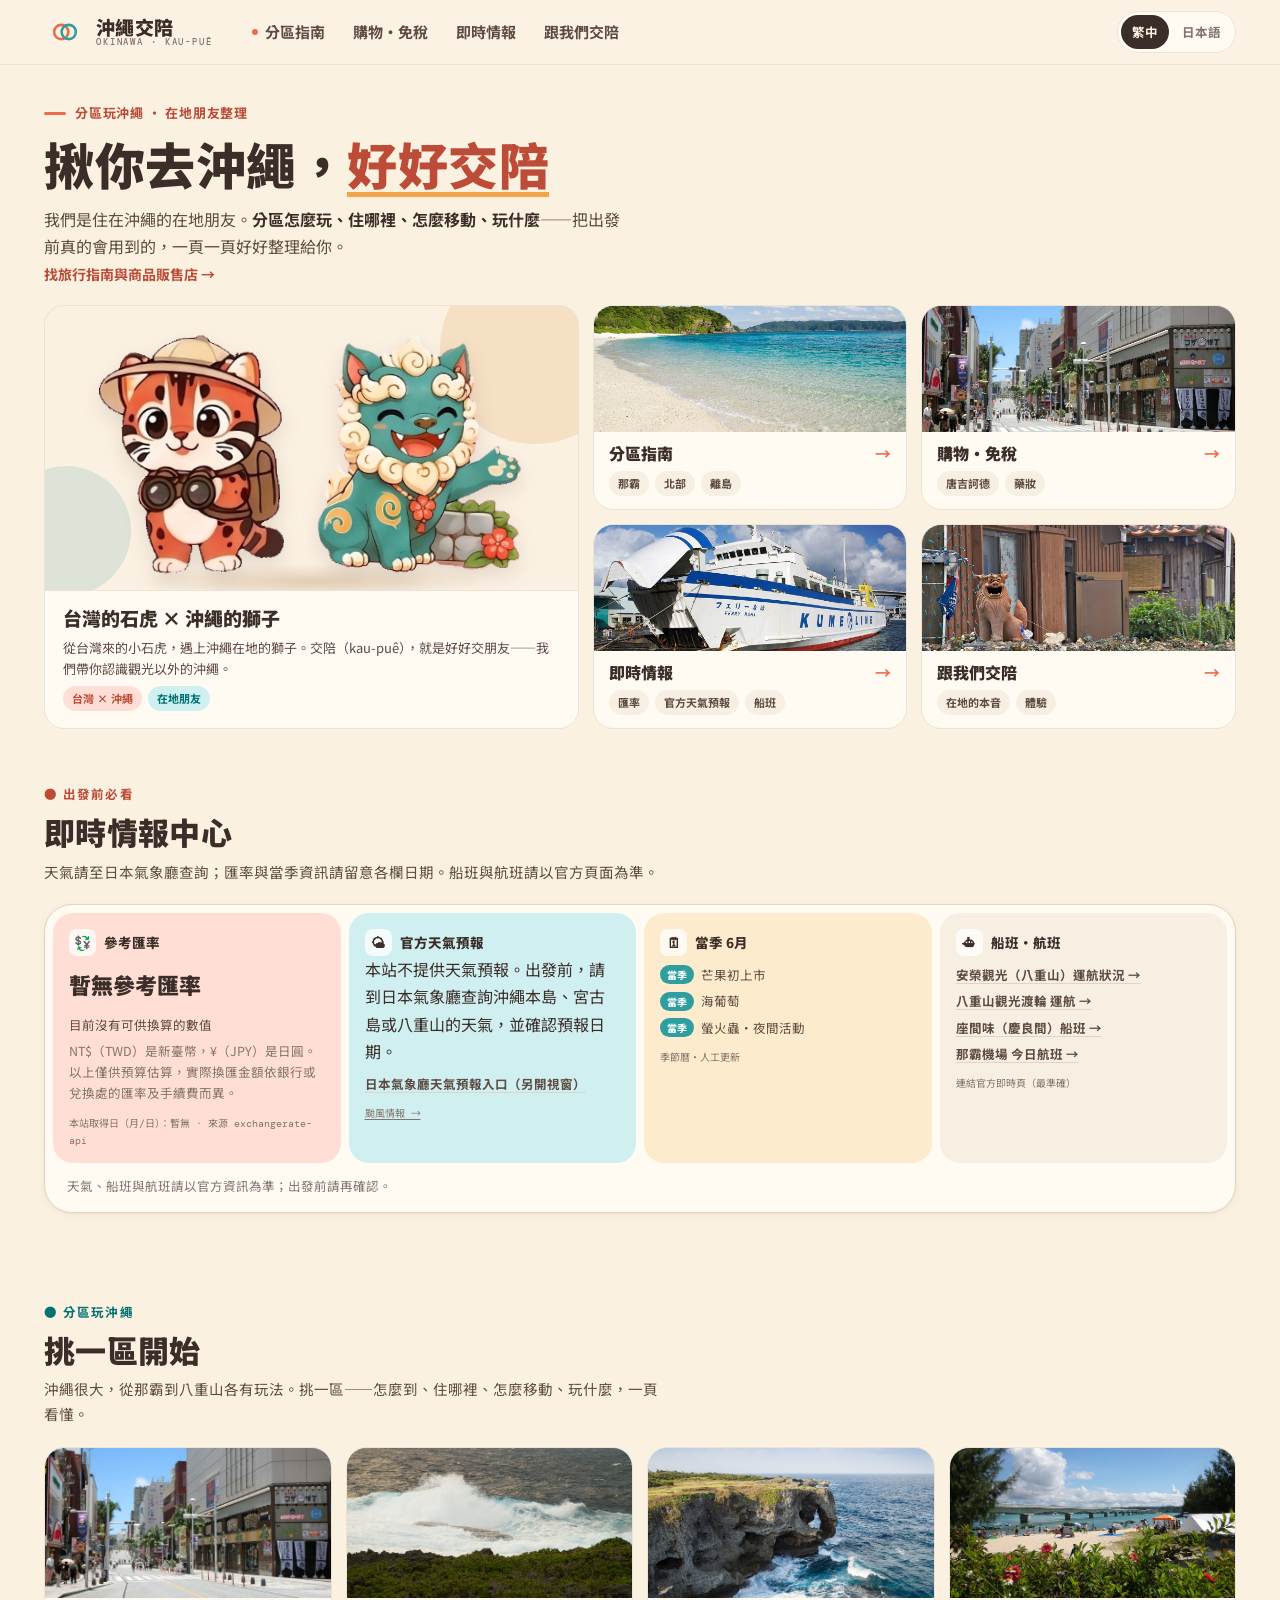
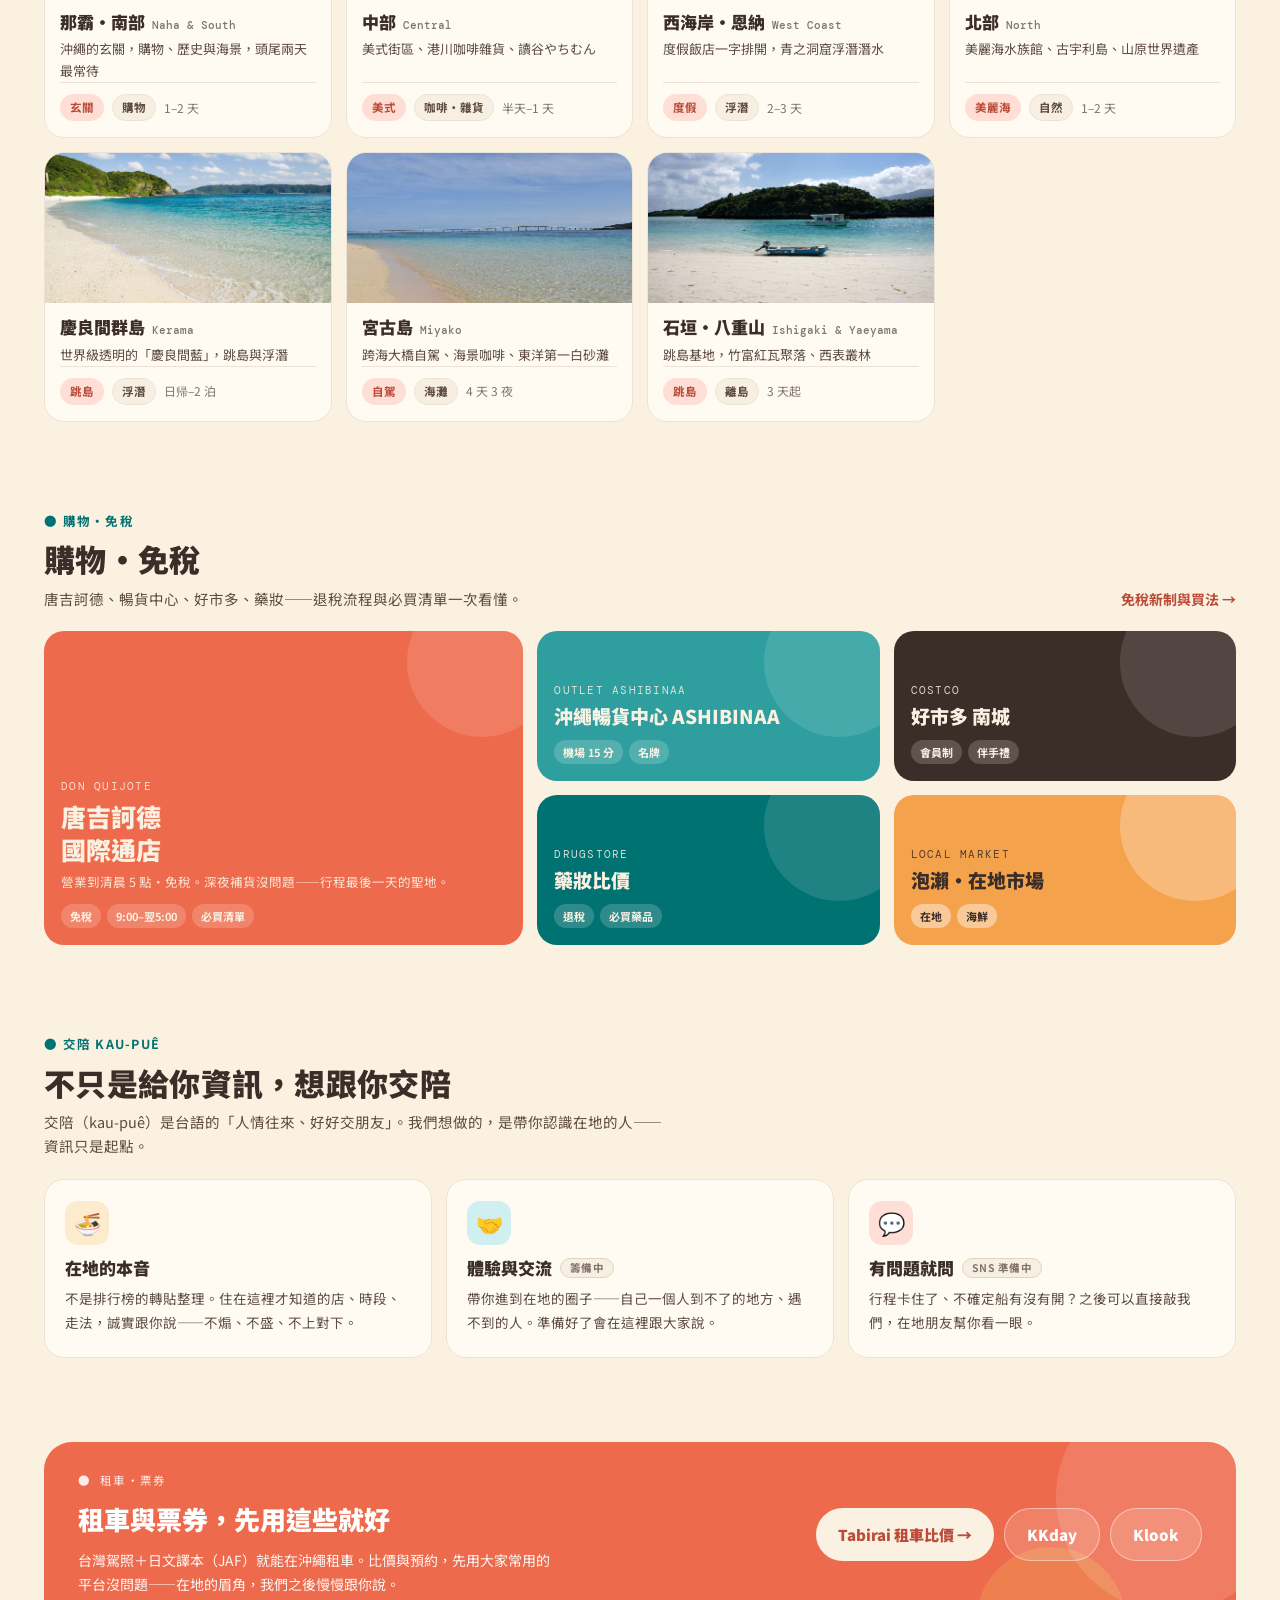
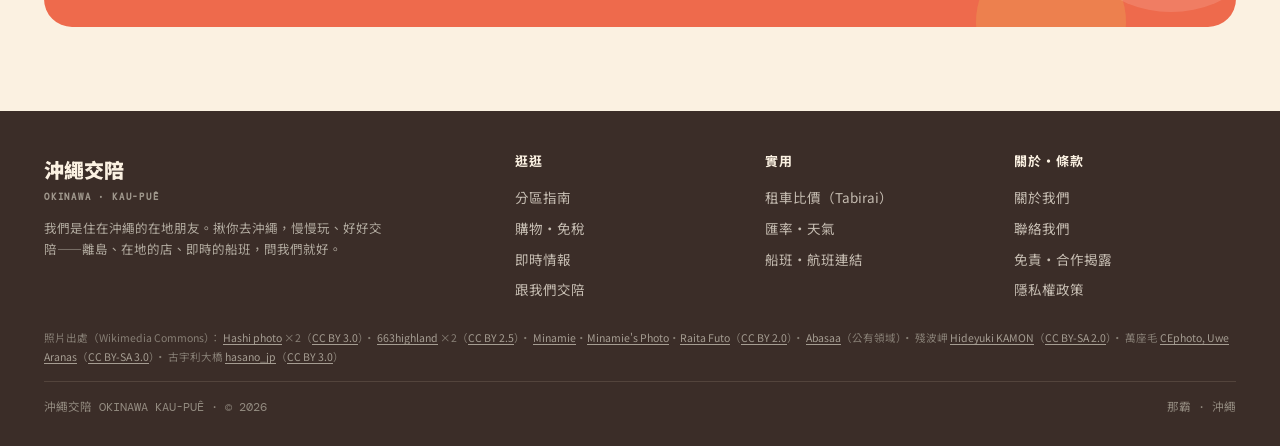
==== commit 5a94068e: "Clarify TWD/JPY reference exchange rate and Kerama fare estimates 公開: okinawa-web publish(P16) 確かめ: " ====
--- a/index.html
+++ b/index.html
@@ -170,12 +170,12 @@
 
         <div class="fcard">
           <div class="fcard__top"><span class="ic">💱</span>參考匯率</div>
-          <div class="fcard__big"><!--FX_BIG:start-->NT$100 ≈ ¥509<!--FX_BIG:end--></div>
+          <div class="fcard__big"><!--FX_BIG:start-->暫無參考匯率<!--FX_BIG:end--></div>
           <div class="fcard__lines">
-            <div class="fline"><!--FX_LINE:start-->¥100 ≈ NT$19.7 · 1 TWD ≈ ¥5.09<!--FX_LINE:end--></div>
-            <div class="fline" style="color:var(--ink-faint)">實際匯兌另含手續費，僅供參考</div>
+            <div class="fline"><!--FX_LINE:start-->目前沒有可供換算的數值<!--FX_LINE:end--></div>
+            <div class="fline" style="color:var(--ink-faint)">NT$（TWD）是新臺幣，¥（JPY）是日圓。以上僅供預算估算，實際換匯金額依銀行或兌換處的匯率及手續費而異。</div>
           </div>
-          <div class="fcard__upd">更新 <!--FX_DATE:start-->6/17<!--FX_DATE:end--> · 來源 exchangerate-api</div>
+          <div class="fcard__upd">本站取得日（月/日）：<!--FX_DATE:start-->暫無<!--FX_DATE:end--> · 來源 exchangerate-api</div>
         </div>
 
         <div class="fcard">
@@ -513,6 +513,13 @@
     "在地朋友":"在地の友達",
     "天氣請至日本氣象廳查詢；匯率與當季資訊請留意各欄日期。船班與航班請以官方頁面為準。":"天気は気象庁で確認し、為替と季節情報は各欄の日付にご注意ください。船便と航空便は公式ページをご確認ください。",
     "💱 匯率請看欄內日期；天氣請查日本氣象廳預報":"💱 為替は欄内の日付を、天気は気象庁の予報をご確認ください。",
+    "暫無參考匯率":"参考為替レートなし",
+    "目前沒有可供換算的數值":"現在、換算に使える数値はありません",
+    "NT$（TWD）是新臺幣，¥（JPY）是日圓。以上僅供預算估算，實際換匯金額依銀行或兌換處的匯率及手續費而異。":"NT$（TWD）は台湾ドル、¥（JPY）は日本円です。予算の目安で、実際の両替額は銀行や両替所のレート・手数料により異なります。",
+    "本站取得日（月/日）：":"当サイト取得日（月/日）：",
+    "暫無":"未取得",
+    "· 來源 exchangerate-api":"・出典 exchangerate-api",
+    "參考匯率":"参考為替レート",
     "官方天氣預報":"公式の天気予報",
     "本站不提供天氣預報。出發前，請到日本氣象廳查詢沖繩本島、宮古島或八重山的天氣，並確認預報日期。":"当サイトに天気予報は掲載していません。出発前に気象庁で沖縄本島・宮古島・八重山の予報と対象日をご確認ください。",
     "日本氣象廳天氣預報入口（另開視窗）":"気象庁の天気予報入口（別ウィンドウ）",
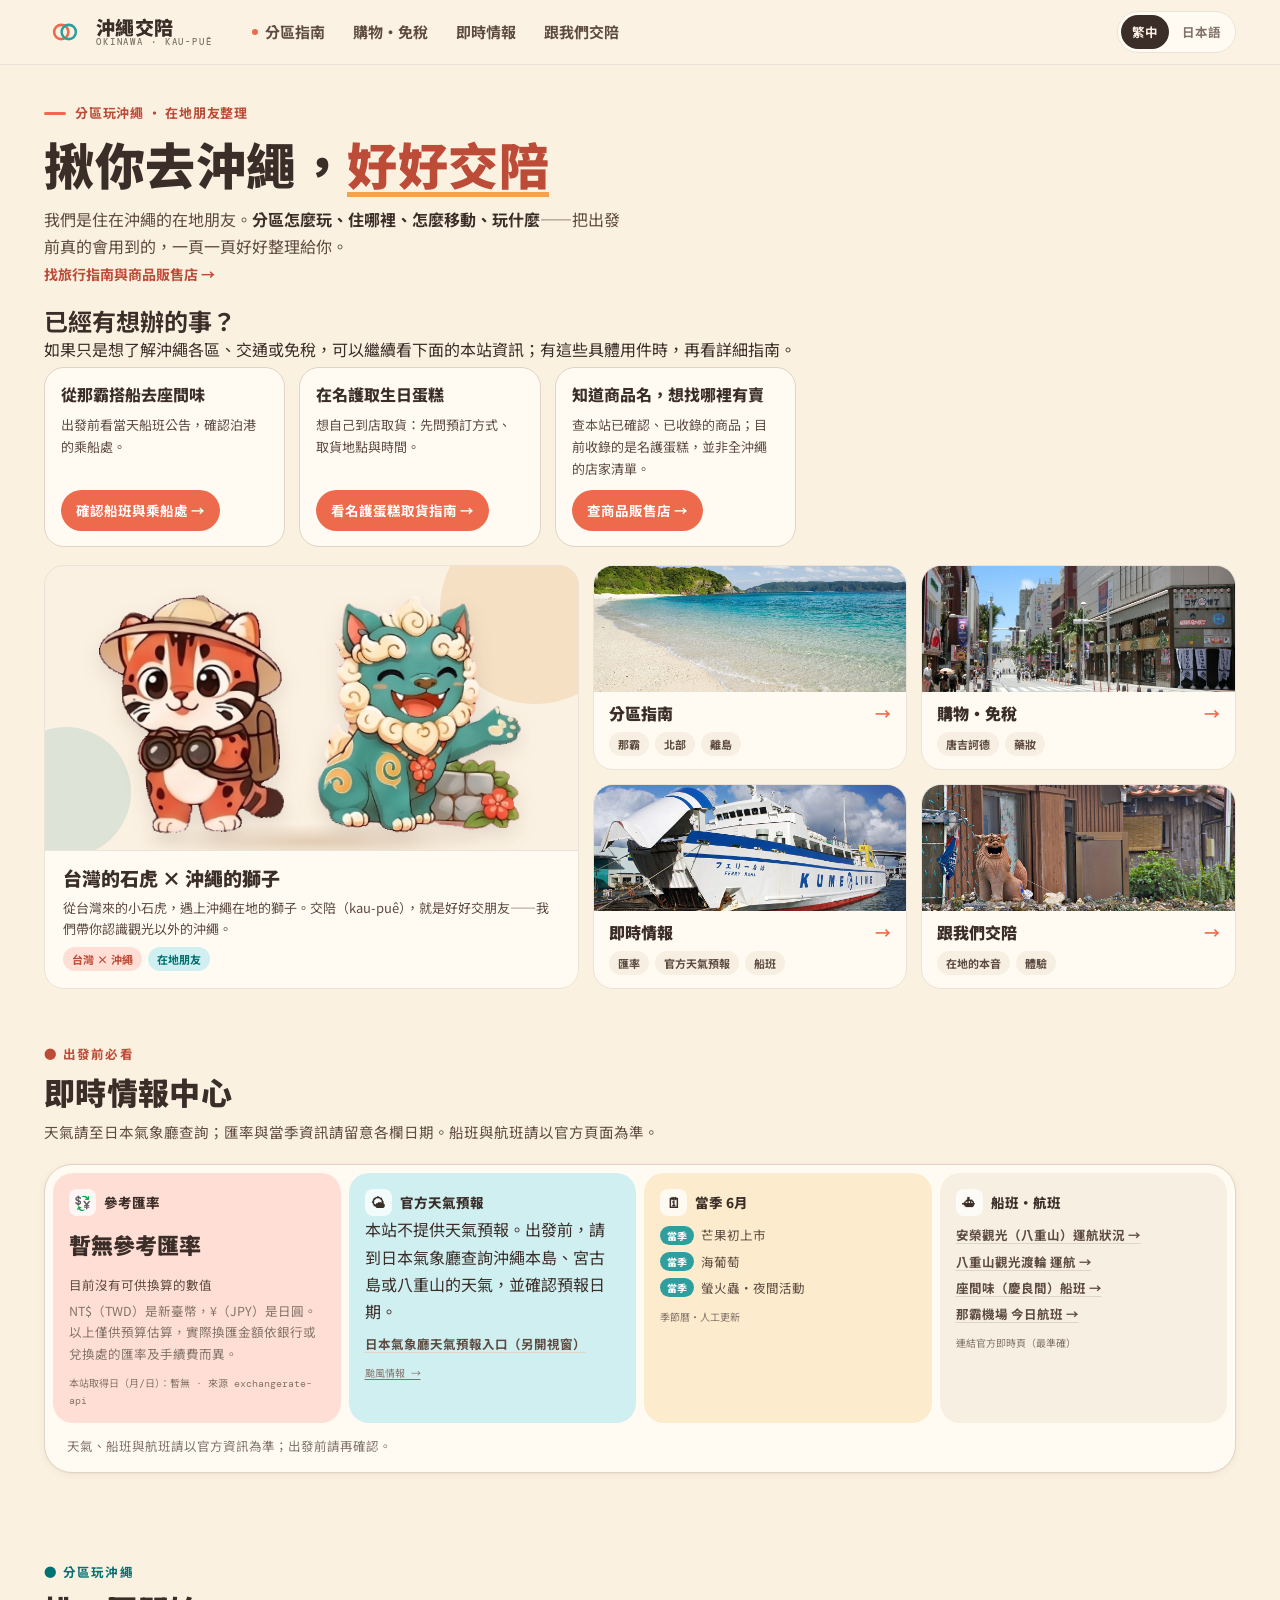
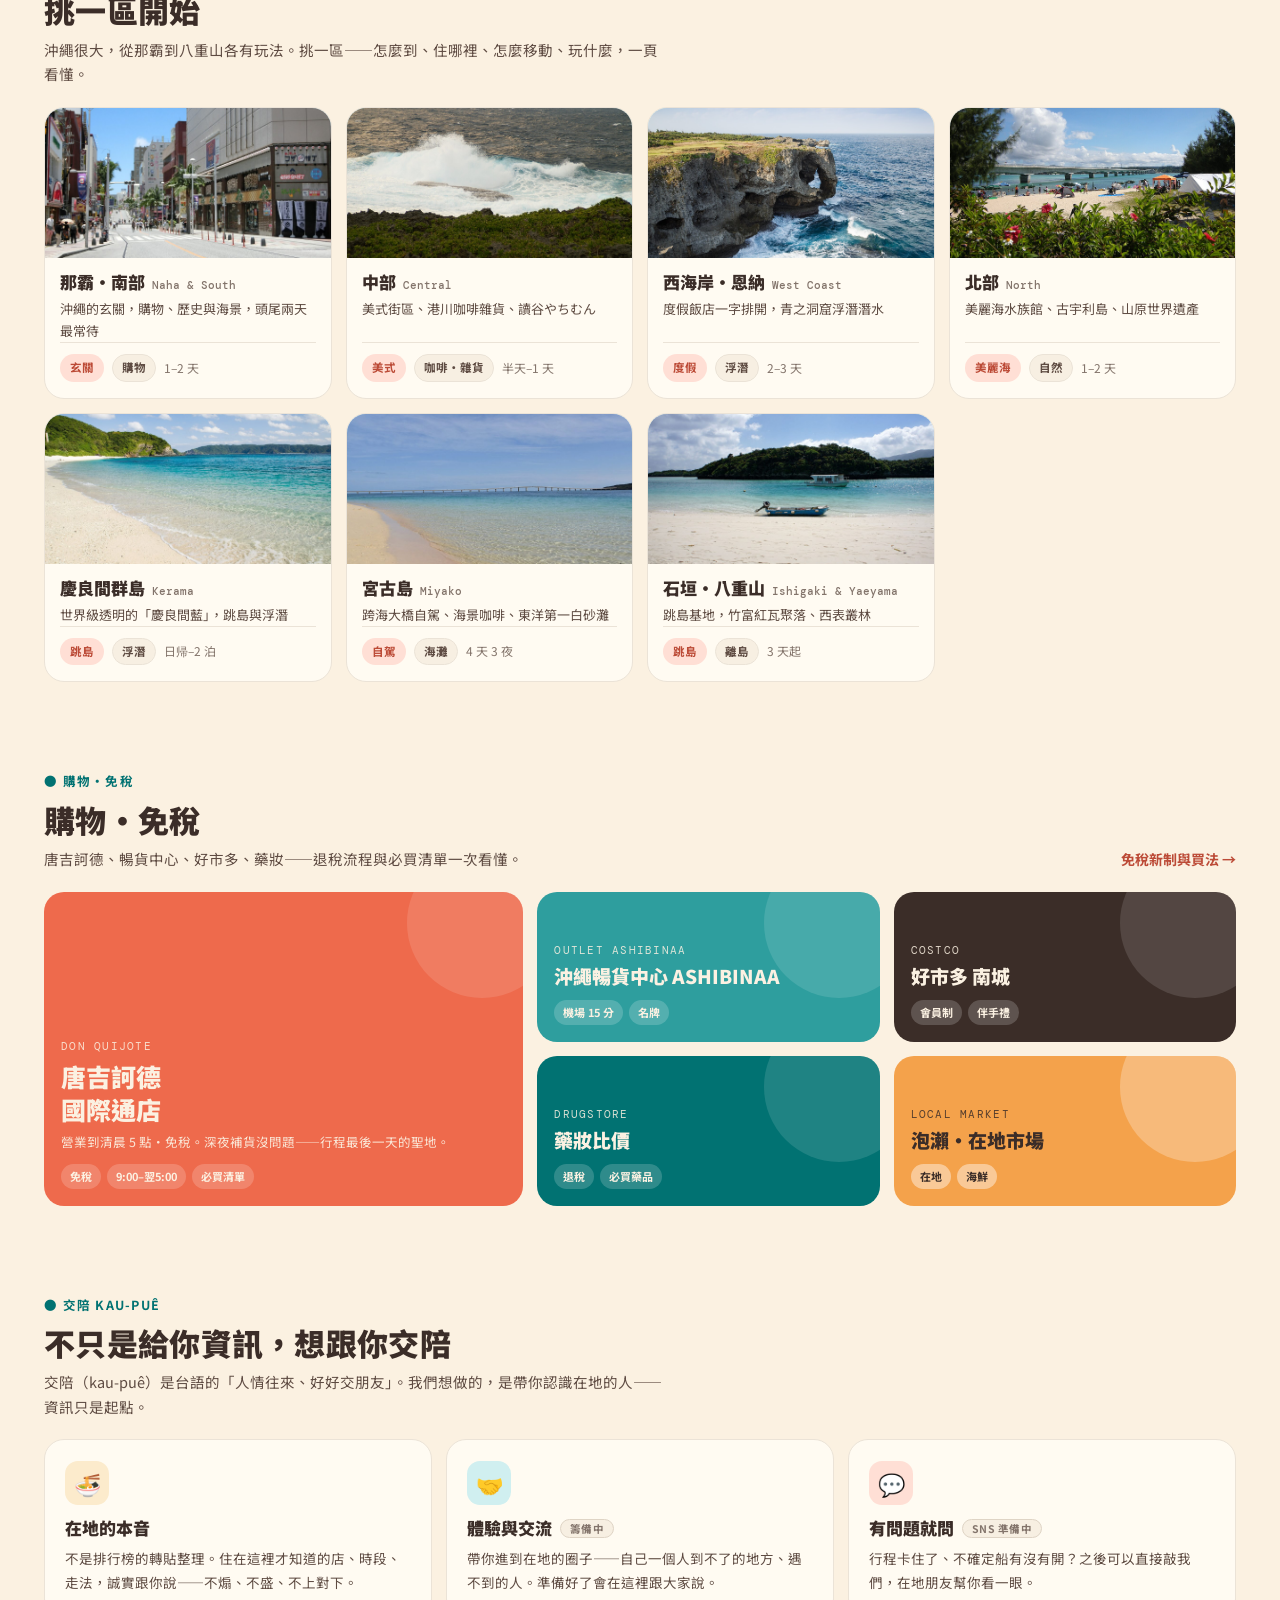
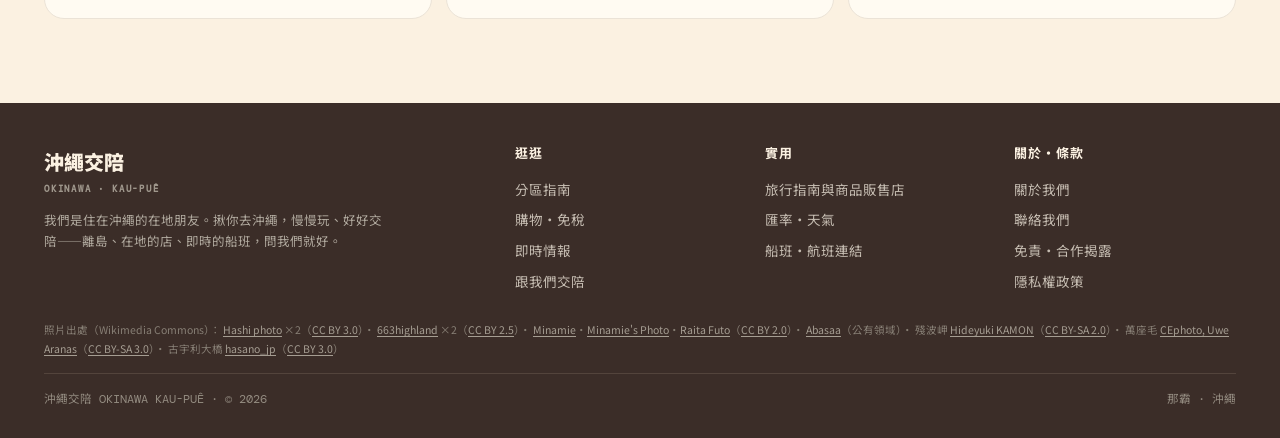
==== commit 33f4c4d0: "Guide readers to relevant Okinawa guides and remove generic booking links (C64 sprint 7) 公開: okinawa" ====
--- a/index.html
+++ b/index.html
@@ -122,6 +122,29 @@
       </div>
     </div>
 
+    <section class="hero__top" aria-labelledby="guide-choices-title">
+      <div>
+        <h2 id="guide-choices-title">已經有想辦的事？</h2>
+        <p>如果只是想了解沖繩各區、交通或免稅，可以繼續看下面的本站資訊；有這些具體用件時，再看詳細指南。</p>
+        <div class="picks">
+          <div class="pick">
+            <h3 class="pick__t">從那霸搭船去座間味</h3>
+            <p class="pick__why">出發前看當天船班公告，確認泊港的乘船處。</p>
+            <a class="pick__cta" href="/guide/guides/ferry.html">確認船班與乘船處 →</a>
+          </div>
+          <div class="pick">
+            <h3 class="pick__t">在名護取生日蛋糕</h3>
+            <p class="pick__why">想自己到店取貨：先問預訂方式、取貨地點與時間。</p>
+            <a class="pick__cta" href="/guide/guides/cake-pickup.html">看名護蛋糕取貨指南 →</a>
+          </div>
+          <div class="pick">
+            <h3 class="pick__t">知道商品名，想找哪裡有賣</h3>
+            <p class="pick__why">查本站已確認、已收錄的商品；目前收錄的是名護蛋糕，並非全沖繩的店家清單。</p>
+            <a class="pick__cta" href="/guide/?mode=products">查商品販售店 →</a>
+          </div>
+        </div>
+      </div>
+    </section>
     <div class="bento">
       <div class="tile bento__feat tile--mascots">
         <div class="mascots">
@@ -437,24 +460,6 @@
   </div>
 </section>
 
-<!-- ============ 租車 / 票券 band（公式・大手への素リンク。アフィリ未実装） ============ -->
-<section class="sec">
-  <div class="wrap">
-    <div class="band">
-      <div class="band__b">
-        <div class="band__k">● 租車・票券</div>
-        <div class="band__t">租車與票券，先用這些就好</div>
-        <p class="band__d">台灣駕照＋日文譯本（JAF）就能在沖繩租車。比價與預約，先用大家常用的平台沒問題——在地的眉角，我們之後慢慢跟你說。</p>
-      </div>
-      <div class="band__cta">
-        <a href="https://tc.tabirai.net/car/okinawa/" target="_blank" rel="noopener">Tabirai 租車比價 →</a>
-        <a class="ghost" href="https://www.kkday.com/zh-tw/city/okinawa" target="_blank" rel="noopener">KKday</a>
-        <a class="ghost" href="https://www.klook.com/zh-TW/" target="_blank" rel="noopener">Klook</a>
-      </div>
-    </div>
-  </div>
-</section>
-
 <!-- ============ FOOTER ============ -->
 <footer class="foot">
   <div class="wrap">
@@ -469,7 +474,7 @@
       </div>
       <div>
         <h4>實用</h4>
-        <a href="https://tc.tabirai.net/car/okinawa/" target="_blank" rel="noopener">租車比價（Tabirai）</a><a href="#fresh">匯率・天氣</a><a href="#fresh">船班・航班連結</a>
+        <a href="/guide/">旅行指南與商品販售店</a><a href="#fresh">匯率・天氣</a><a href="#fresh">船班・航班連結</a>
       </div>
       <div>
         <h4>關於・條款</h4>
@@ -497,6 +502,18 @@
 (function () {
   // 繁體中文 → 日本語（差分のみ。同一表記はそのまま）
   var dict = {
+    "已經有想辦的事？":"もう具体的な用件がある？",
+    "如果只是想了解沖繩各區、交通或免稅，可以繼續看下面的本站資訊；有這些具體用件時，再看詳細指南。":"沖縄の各地域、交通、免税について知りたいだけなら、下にある当サイトの情報をお読みください。次のような具体的な用件があるときは、詳しいガイドをどうぞ。",
+    "從那霸搭船去座間味":"那覇から船で座間味へ",
+    "出發前看當天船班公告，確認泊港的乘船處。":"出発前に当日の運航情報を読み、泊港の乗り場を確認。",
+    "確認船班與乘船處 →":"運航情報と乗り場を確認 →",
+    "在名護取生日蛋糕":"名護で誕生日ケーキを受け取る",
+    "想自己到店取貨：先問預訂方式、取貨地點與時間。":"自分で店頭受取するなら、予約方法・受取場所・時間を先に確認。",
+    "看名護蛋糕取貨指南 →":"名護のケーキ受取ガイド →",
+    "知道商品名，想找哪裡有賣":"商品名から取扱店を探したい",
+    "查本站已確認、已收錄的商品；目前收錄的是名護蛋糕，並非全沖繩的店家清單。":"当サイトが確認・収録した商品を検索。現在の収録は名護のケーキで、沖縄全域の店舗一覧ではありません。",
+    "查商品販售店 →":"商品取扱店を探す →",
+    "旅行指南與商品販售店":"旅行ガイド・商品取扱店",
     "找旅行指南與商品販售店 →":"旅行ガイド・商品取扱店を探す →",
     // ── 交陪リブランド（2026-06-10）後の文言 ──
     "沖繩交陪":"沖縄交陪",
@@ -536,11 +553,8 @@
     "帶你進到在地的圈子——自己一個人到不了的地方、遇不到的人。準備好了會在這裡跟大家說。":"在地の輪へ連れて行く——一人ではたどり着けない場所、出会えない人。準備ができたらここで知らせるね。",
     "有問題就問":"気軽に聞いて",
     "行程卡住了、不確定船有沒有開？之後可以直接敲我們，在地朋友幫你看一眼。":"行程に詰まった、船が出るか分からない？そのうち直接聞けるようにするよ。在地の友達がさっと見てあげる。",
-    "租車與票券，先用這些就好":"レンタカーとチケットは、まずこれでOK",
-    "台灣駕照＋日文譯本（JAF）就能在沖繩租車。比價與預約，先用大家常用的平台沒問題——在地的眉角，我們之後慢慢跟你說。":"台湾の免許＋日本語訳文（JAF）で沖縄でレンタカーを借りられる。比較と予約はみんなが使う大手でまず大丈夫——在地のコツは、これからゆっくり話すね。",
     "我們是住在沖繩的在地朋友。揪你去沖繩，慢慢玩、好好交陪——離島、在地的店、即時的船班，問我們就好。":"私たちは沖縄に住む在地の友達。沖縄に誘うよ、ゆっくり遊んで、じっくり交陪——離島、在地の店、即時の船便、聞いてくれればOK。",
     "逛逛":"見て回る",
-    "租車比價（Tabirai）":"レンタカー比較（Tabirai）",
     "匯率・天氣":"為替・天気","船班・航班連結":"船便・フライトのリンク",
     "營業到清晨 5 點・免稅。深夜補貨沒問題——行程最後一天的聖地。":"朝5時まで営業・免税。深夜の補給も問題なし——最終日の聖地。",
     "免稅新制與買法 →":"免税新制度と買い方 →",
@@ -633,7 +647,6 @@
     "訂閱制":"購読制","颱風・船班推播":"台風・船便のプッシュ",
     "沖繩租車・跳島票券一次比價":"沖縄レンタカー・離島チケットを一括比較",
     "台灣駕照＋日文譯本（JAF）流程繁中已詳述，這裡直接帶你到比價與預約。離島船票、一日遊也一併。":"台湾の運転免許＋日本語訳文（JAF）の流れは繁体字で詳述済み。ここでは比較・予約へ直接。離島の船票・日帰りも一括。",
-    "Tabirai 租車比價 →":"Tabirai レンタカー比較 →",
     "為重訪沖繩的台灣旅客而生。離島深度、在地鮮度、即時公休與船班——熱門部落格不會即時更新的那些，我們專做。":"沖縄リピーターの台湾旅行者のために。離島の深度、在地の鮮度、即時の定休と船便——人気ブログが更新しない、それを専門に。",
     "實用":"実用","租車比價":"レンタカー比較","追蹤我們":"フォロー","Facebook 社團":"Facebook 社団"
   };
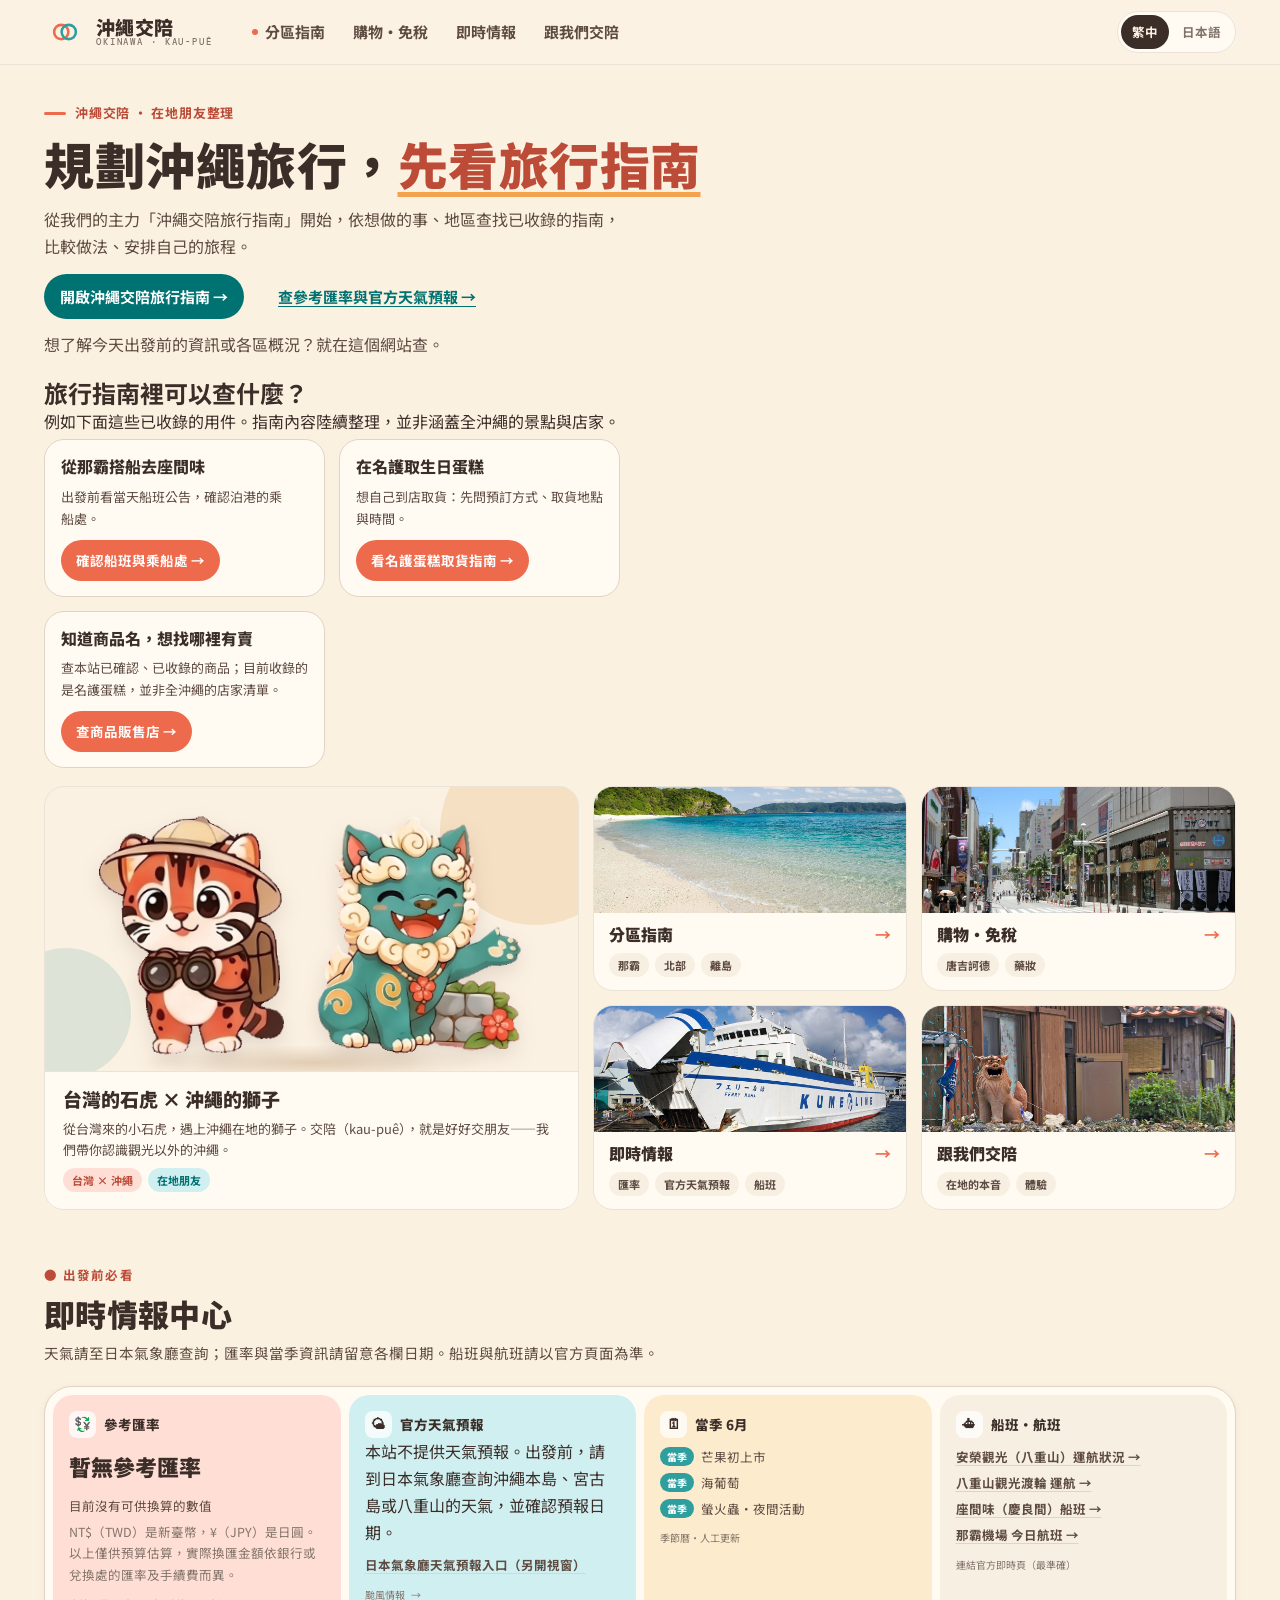
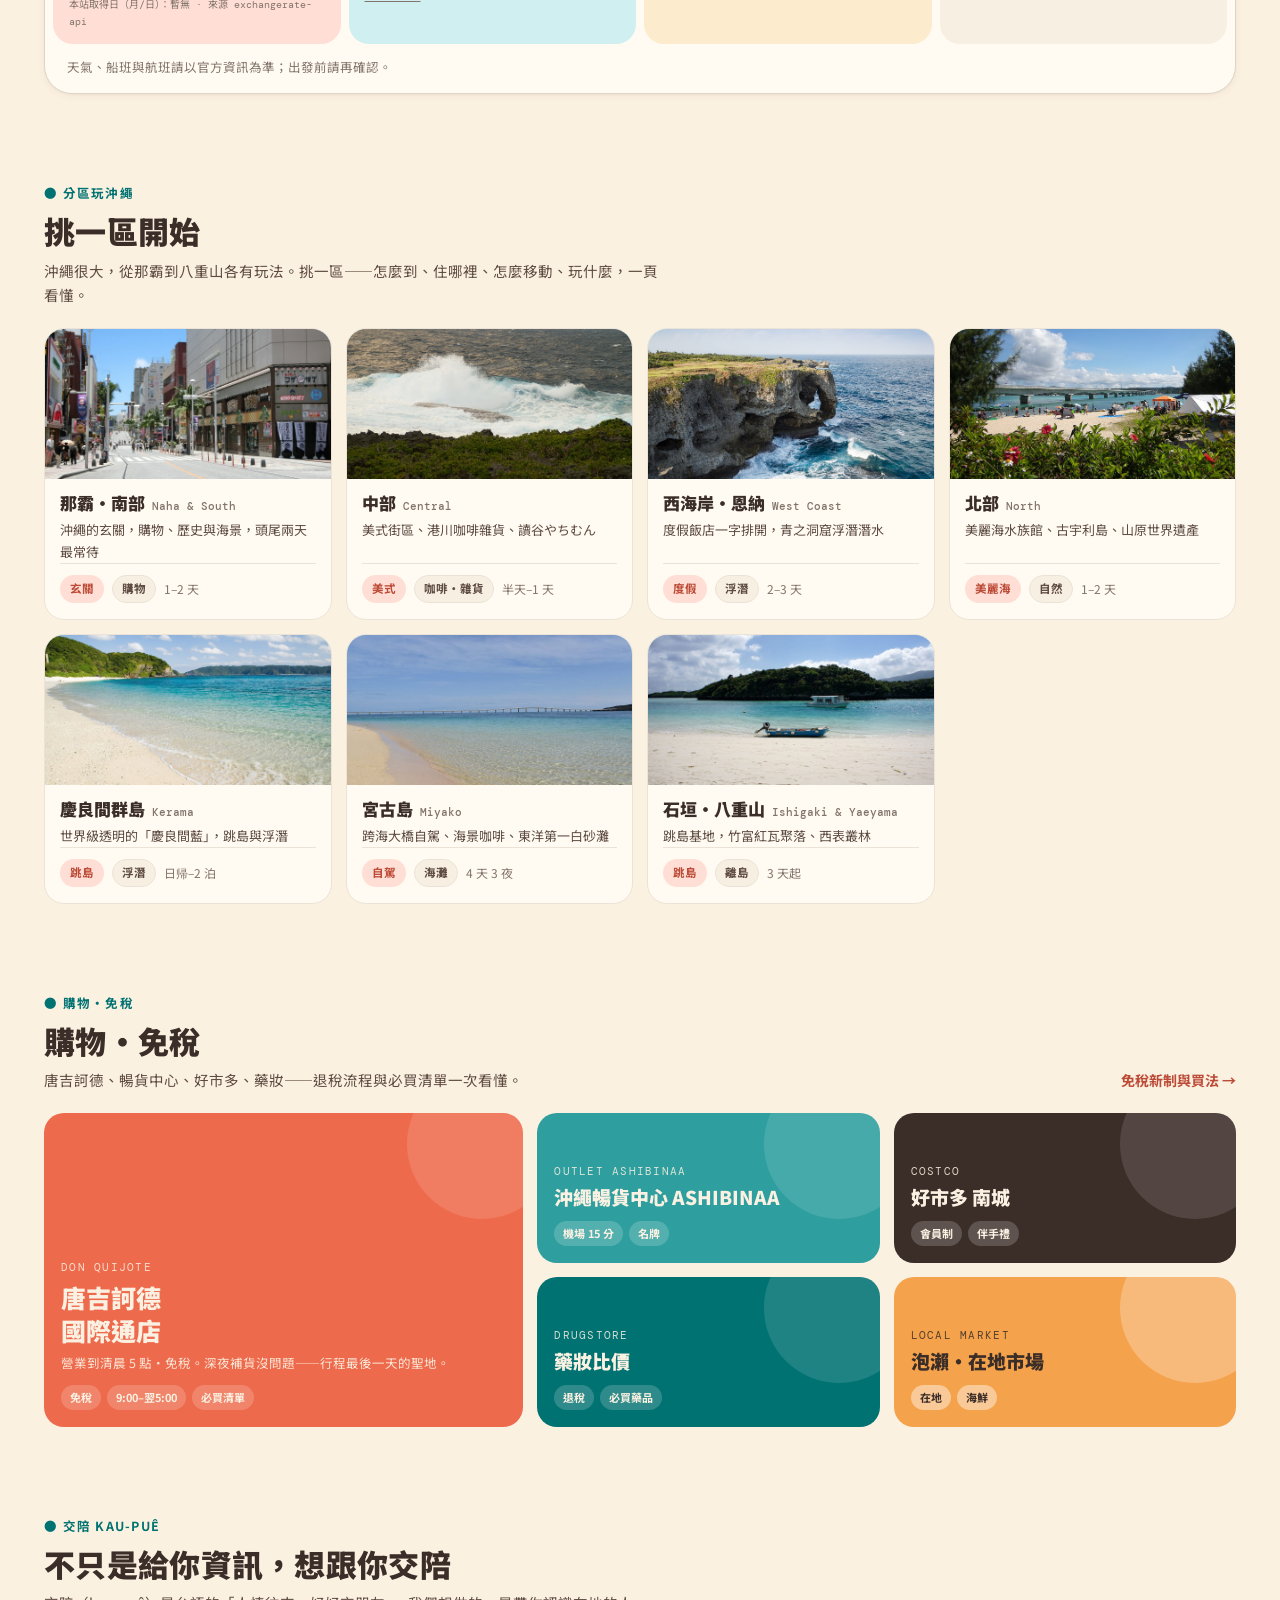
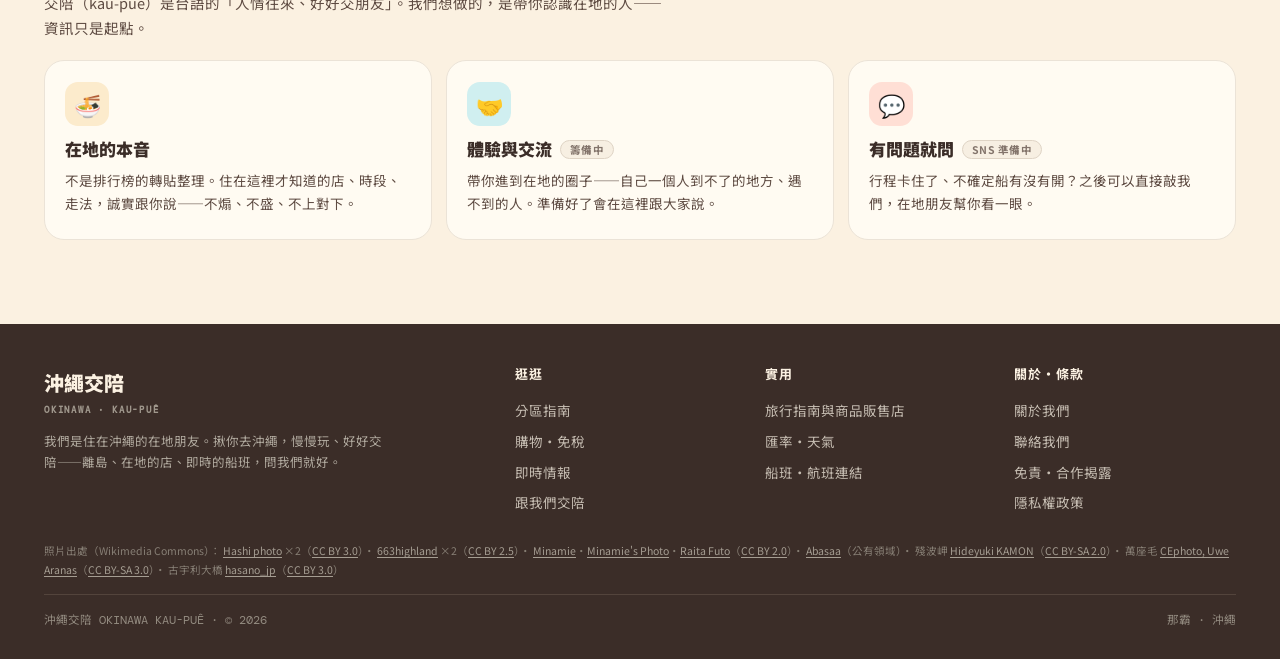
==== commit e806a5e4: "C64 sprint 7: introduce Okinawa guide as main travel product while keeping daily tools 公開: okinawa-w" ====
--- a/index.html
+++ b/index.html
@@ -4,11 +4,11 @@
 <meta charset="UTF-8">
 <meta name="viewport" content="width=device-width, initial-scale=1">
 <title>沖繩交陪 — 跟在地朋友玩沖繩</title>
-<meta name="description" content="我們是住在沖繩的在地朋友。離島怎麼玩、哪裡好吃、船班開不開——揪你去沖繩，慢慢玩、好好交陪。">
+<meta name="description" content="沖繩交陪旅行指南：按想做的事與地區查找已收錄的指南，規劃自己的旅程。本站也提供參考匯率、官方天氣預報入口和各區概況。">
 <meta name="theme-color" content="#FBF1E2">
 <meta property="og:type" content="website">
 <meta property="og:title" content="沖繩交陪 — 跟在地朋友玩沖繩">
-<meta property="og:description" content="我們是住在沖繩的在地朋友。離島怎麼玩、哪裡好吃、船班開不開——揪你去沖繩，慢慢玩、好好交陪。">
+<meta property="og:description" content="沖繩交陪旅行指南：按想做的事與地區查找已收錄的指南，規劃自己的旅程。本站也提供參考匯率、官方天氣預報入口和各區概況。">
 <meta property="og:url" content="https://okinawa-kaupue.com/">
 <link rel="canonical" href="https://okinawa-kaupue.com/">
 <meta property="og:image" content="https://okinawa-kaupue.com/assets/og.png">
@@ -33,7 +33,7 @@
       "url": "https://okinawa-kaupue.com/",
       "name": "沖繩交陪",
       "alternateName": "OKINAWA · KAU-PUÊ",
-      "description": "我們是住在沖繩的在地朋友。離島怎麼玩、哪裡好吃、船班開不開——揪你去沖繩，慢慢玩、好好交陪。",
+      "description": "沖繩交陪旅行指南：按想做的事與地區查找已收錄的指南，規劃自己的旅程。本站也提供參考匯率、官方天氣預報入口和各區概況。",
       "inLanguage": "zh-Hant"
     },
     {
@@ -73,10 +73,10 @@
         <button type="button" data-l="zh" class="on">繁中</button>
         <button type="button" data-l="ja">日本語</button>
       </div>
-      <span class="search">
-        <svg viewBox="0 0 24 24" fill="none" stroke="currentColor" stroke-width="2"><circle cx="11" cy="11" r="7"></circle><path d="m20 20-3.5-3.5"></path></svg>
-        搜尋離島・店家・船班
-      </span>
+      <a class="search" href="/guide/">
+        <svg aria-hidden="true" viewBox="0 0 24 24" fill="none" stroke="currentColor" stroke-width="2"><circle cx="11" cy="11" r="7"></circle><path d="m20 20-3.5-3.5"></path></svg>
+        搜尋已收錄指南
+      </a>
       <a class="btn-line" href="contact.html">
         <svg viewBox="0 0 24 24" fill="currentColor"><path d="M12 3C6.5 3 2 6.6 2 11c0 4 3.6 7.3 8.5 7.9.3 0 .8.2.9.5.1.3.1.7 0 1l-.1.8c0 .2-.2.9.8.5s5.4-3.2 7.4-5.5C20.9 14.9 22 13 22 11c0-4.4-4.5-8-10-8Z"></path></svg>
         聯絡我們
@@ -109,10 +109,14 @@
   <div class="wrap">
     <div class="hero__top">
       <div>
-        <div class="hero__k">分區玩沖繩 · 在地朋友整理</div>
-        <h1 class="hero__h">揪你去沖繩，<em>好好交陪</em></h1>
-        <p class="hero__sub">我們是住在沖繩的在地朋友。<b>分區怎麼玩、住哪裡、怎麼移動、玩什麼</b>——把出發前真的會用到的，一頁一頁好好整理給你。</p>
-        <p><a class="more" href="/guide/">找旅行指南與商品販售店 →</a></p>
+        <div class="hero__k">沖繩交陪 · 在地朋友整理</div>
+        <h1 class="hero__h">規劃沖繩旅行，<em>先看旅行指南</em></h1>
+        <p class="hero__sub">從我們的主力「沖繩交陪旅行指南」開始，依想做的事、地區查找已收錄的指南，比較做法、安排自己的旅程。</p>
+        <div class="hero__actions">
+          <a class="hero__guide" href="/guide/">開啟沖繩交陪旅行指南 →</a>
+          <a class="hero__today" href="#fresh">查參考匯率與官方天氣預報 →</a>
+        </div>
+        <p class="hero__sub">想了解今天出發前的資訊或各區概況？就在這個網站查。</p>
       </div>
       <!-- 非表示: 来訪回数フィルタ（機能未実装。実装したら hidden を外す） -->
       <div class="repeat-pick" role="tablist" aria-label="來訪次數" hidden>
@@ -124,8 +128,8 @@
 
     <section class="hero__top" aria-labelledby="guide-choices-title">
       <div>
-        <h2 id="guide-choices-title">已經有想辦的事？</h2>
-        <p>如果只是想了解沖繩各區、交通或免稅，可以繼續看下面的本站資訊；有這些具體用件時，再看詳細指南。</p>
+        <h2 id="guide-choices-title">旅行指南裡可以查什麼？</h2>
+        <p>例如下面這些已收錄的用件。指南內容陸續整理，並非涵蓋全沖繩的景點與店家。</p>
         <div class="picks">
           <div class="pick">
             <h3 class="pick__t">從那霸搭船去座間味</h3>
@@ -502,8 +506,16 @@
 (function () {
   // 繁體中文 → 日本語（差分のみ。同一表記はそのまま）
   var dict = {
-    "已經有想辦的事？":"もう具体的な用件がある？",
-    "如果只是想了解沖繩各區、交通或免稅，可以繼續看下面的本站資訊；有這些具體用件時，再看詳細指南。":"沖縄の各地域、交通、免税について知りたいだけなら、下にある当サイトの情報をお読みください。次のような具体的な用件があるときは、詳しいガイドをどうぞ。",
+    "沖繩交陪 · 在地朋友整理":"沖縄交陪 · 地元の友達が整理",
+    "規劃沖繩旅行，":"沖縄旅行の計画は、",
+    "先看旅行指南":"まず旅行ガイドから",
+    "從我們的主力「沖繩交陪旅行指南」開始，依想做的事、地區查找已收錄的指南，比較做法、安排自己的旅程。":"主力の「沖縄交陪旅行ガイド」から。やりたいこと・地域で収録済みのガイドを探し、選択肢を比べて自分の旅を組み立てよう。",
+    "開啟沖繩交陪旅行指南 →":"沖縄交陪旅行ガイドを開く →",
+    "查參考匯率與官方天氣預報 →":"参考為替と公式天気予報を確認 →",
+    "想了解今天出發前的資訊或各區概況？就在這個網站查。":"今日の出発前の情報や各地域の概要は、このサイトで確認できます。",
+    "旅行指南裡可以查什麼？":"旅行ガイドでは何が調べられる？",
+    "例如下面這些已收錄的用件。指南內容陸續整理，並非涵蓋全沖繩的景點與店家。":"例えば、以下のような収録済みの用件です。ガイドは順次整備中で、沖縄全域の観光地や店舗を網羅したものではありません。",
+    "搜尋已收錄指南":"収録済みガイドを検索",
     "從那霸搭船去座間味":"那覇から船で座間味へ",
     "出發前看當天船班公告，確認泊港的乘船處。":"出発前に当日の運航情報を読み、泊港の乗り場を確認。",
     "確認船班與乘船處 →":"運航情報と乗り場を確認 →",
--- a/styles.css
+++ b/styles.css
@@ -155,6 +155,13 @@
   text-decoration: underline; text-decoration-color: var(--sun); text-decoration-thickness: 5px; text-underline-offset: 7px; }
 .hero__sub { color: var(--ink-soft); font-size: 16px; margin-top: 12px; max-width: 580px; text-wrap: pretty; }
 .hero__sub b { color: var(--ink); }
+.hero__actions { display: flex; flex-wrap: wrap; align-items: center; gap: 10px 18px; margin-top: 14px; }
+.hero__guide, .hero__today { font-weight: 700; font-size: 15px; padding: 10px 16px; border-radius: var(--pill); }
+.hero__guide { background: var(--sea-deep); color: #fff; }
+.hero__guide:hover { background: var(--ink); }
+.hero__today { color: var(--sea-deep); text-decoration: underline; text-underline-offset: 3px; }
+.hero__actions a:focus-visible, .search:focus-visible { outline: 2px solid var(--ink); outline-offset: 3px; }
+
 .repeat-pick { display: inline-flex; background: var(--surface); border: 1px solid var(--line); border-radius: var(--pill); padding: 5px; gap: 3px; box-shadow: var(--shadow-sm); }
 .repeat-pick button { font-size: 13.5px; font-weight: 700; color: var(--ink-soft); padding: 8px 14px; border-radius: var(--pill); white-space: nowrap; }
 .repeat-pick button.on { background: var(--coral); color: #fff; }
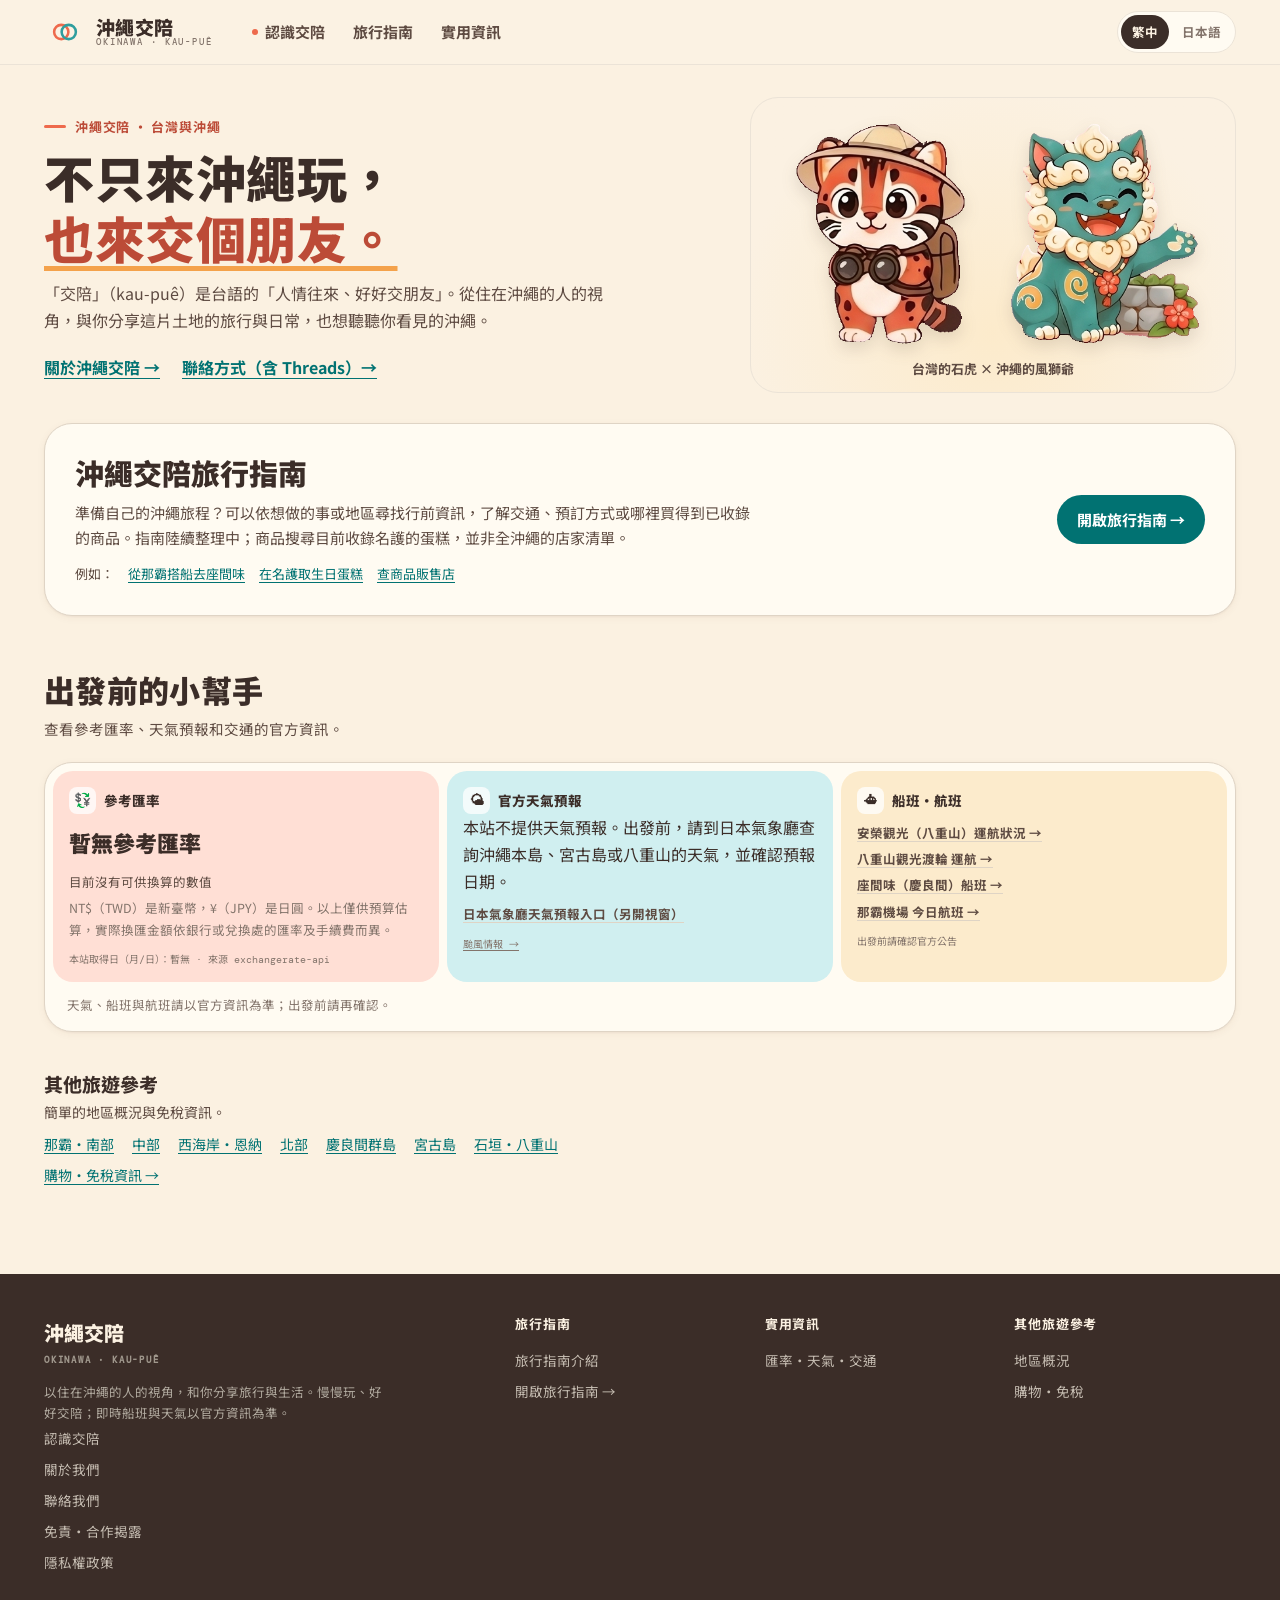
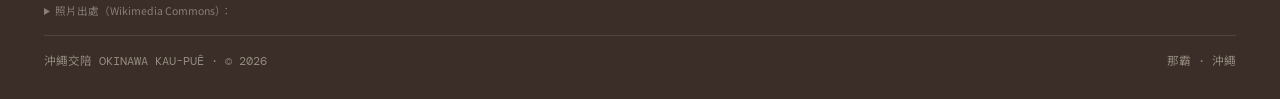
==== commit 7c2b9f23: "Clarify Okinawa Kaupue brand, separate travel guide and retain useful official features (C64 S8 #318" ====
--- a/index.html
+++ b/index.html
@@ -3,12 +3,12 @@
 <head>
 <meta charset="UTF-8">
 <meta name="viewport" content="width=device-width, initial-scale=1">
-<title>沖繩交陪 — 跟在地朋友玩沖繩</title>
-<meta name="description" content="沖繩交陪旅行指南：按想做的事與地區查找已收錄的指南，規劃自己的旅程。本站也提供參考匯率、官方天氣預報入口和各區概況。">
+<title>沖繩交陪 — 旅行與日常，好好交朋友</title>
+<meta name="description" content="沖繩交陪，從住在沖繩的人的視角，與台灣的朋友分享旅行與日常生活。認識交陪、探索旅行指南，也可以查參考匯率與官方天氣預報。">
 <meta name="theme-color" content="#FBF1E2">
 <meta property="og:type" content="website">
-<meta property="og:title" content="沖繩交陪 — 跟在地朋友玩沖繩">
-<meta property="og:description" content="沖繩交陪旅行指南：按想做的事與地區查找已收錄的指南，規劃自己的旅程。本站也提供參考匯率、官方天氣預報入口和各區概況。">
+<meta property="og:title" content="沖繩交陪 — 旅行與日常，好好交朋友">
+<meta property="og:description" content="沖繩交陪，從住在沖繩的人的視角，與台灣的朋友分享旅行與日常生活。認識交陪、探索旅行指南，也可以查參考匯率與官方天氣預報。">
 <meta property="og:url" content="https://okinawa-kaupue.com/">
 <link rel="canonical" href="https://okinawa-kaupue.com/">
 <meta property="og:image" content="https://okinawa-kaupue.com/assets/og.png">
@@ -33,7 +33,7 @@
       "url": "https://okinawa-kaupue.com/",
       "name": "沖繩交陪",
       "alternateName": "OKINAWA · KAU-PUÊ",
-      "description": "沖繩交陪旅行指南：按想做的事與地區查找已收錄的指南，規劃自己的旅程。本站也提供參考匯率、官方天氣預報入口和各區概況。",
+      "description": "沖繩交陪，從住在沖繩的人的視角，與台灣的朋友分享旅行與日常生活。認識交陪、探索旅行指南，也可以查參考匯率與官方天氣預報。",
       "inLanguage": "zh-Hant"
     },
     {
@@ -49,7 +49,7 @@
 </script>
 <!-- Cloudflare Web Analytics --><script defer src='https://static.cloudflareinsights.com/beacon.min.js' data-cf-beacon='{"token": "0079305fdcf34f88b5e65abeb7a39dbd"}'></script><!-- End Cloudflare Web Analytics -->
 </head>
-<body data-style="koralle">
+<body class="official-home" data-style="koralle">
 
 
 
@@ -57,138 +57,71 @@
 <header class="head">
   <div class="wrap head__bar">
     <a class="brand" href="/">
-      <img class="brand__logo" src="brand/logo-rings.svg" alt="沖繩交陪 — 交わる二つの輪">
+      <img class="brand__logo" src="brand/logo-rings.svg" alt="">
       <span class="brand__tx">沖繩交陪<small>OKINAWA · KAU-PUÊ</small></span>
     </a>
-    <nav class="nav">
-      <a href="#areas"><span class="dot"></span>分區指南</a>
-      <a href="#shop">購物・免稅</a>
-      <a href="#fresh">即時情報</a>
-      <a href="#kaupue">跟我們交陪</a>
-      <a href="#new" hidden>在地新店</a>
-      <a href="#social" hidden>社團情報</a>
+    <nav class="nav" aria-label="網站導覽">
+      <a href="#kaupue"><span class="dot"></span>認識交陪</a>
+      <a href="#travel-guide">旅行指南</a>
+      <a href="#fresh">實用資訊</a>
     </nav>
     <div class="head__right">
-      <div class="lang-tog" id="langTog" role="group" aria-label="language">
-        <button type="button" data-l="zh" class="on">繁中</button>
-        <button type="button" data-l="ja">日本語</button>
-      </div>
-      <a class="search" href="/guide/">
-        <svg aria-hidden="true" viewBox="0 0 24 24" fill="none" stroke="currentColor" stroke-width="2"><circle cx="11" cy="11" r="7"></circle><path d="m20 20-3.5-3.5"></path></svg>
-        搜尋已收錄指南
-      </a>
-      <a class="btn-line" href="contact.html">
-        <svg viewBox="0 0 24 24" fill="currentColor"><path d="M12 3C6.5 3 2 6.6 2 11c0 4 3.6 7.3 8.5 7.9.3 0 .8.2.9.5.1.3.1.7 0 1l-.1.8c0 .2-.2.9.8.5s5.4-3.2 7.4-5.5C20.9 14.9 22 13 22 11c0-4.4-4.5-8-10-8Z"></path></svg>
-        聯絡我們
-      </a>
+      <div class="lang-tog" id="langTog" role="group" aria-label="語言">
+        <button type="button" data-l="zh" aria-pressed="true" class="on">繁中</button>
+        <button type="button" data-l="ja" aria-pressed="false">日本語</button>
+      </div>
+
     </div>
   </div>
 </header>
 
-<!-- ============ LIVE TICKER (鮮度) ============ -->
-<div class="ticker">
-  <div class="wrap ticker__in">
-    <span class="ticker__tag"><span class="pulse"></span>提醒</span>
-    <div class="ticker__track">
-      <span>⛴ 離島船班以各官方<b>運航狀況</b>為準，出發前先確認</span>
-      <span>💱 匯率請看欄內日期；天氣請查日本氣象廳預報</span>
-      <span>🚗 台灣駕照＋<b>日文譯本</b>即可在沖繩租車</span>
-      <span>🛍 2026/11 起日本免稅改為<b>「先付後退」</b></span>
-      <span>🌀 夏〜初秋颱風季，請留意<b>船班動態</b></span>
-      <span>⛴ 離島船班以各官方<b>運航狀況</b>為準，出發前先確認</span>
-      <span>💱 匯率請看欄內日期；天氣請查日本氣象廳預報</span>
-      <span>🚗 台灣駕照＋<b>日文譯本</b>即可在沖繩租車</span>
-      <span>🛍 2026/11 起日本免稅改為<b>「先付後退」</b></span>
-      <span>🌀 夏〜初秋颱風季，請留意<b>船班動態</b></span>
-    </div>
-  </div>
-</div>
-
-<!-- ============ HERO ============ -->
-<section class="hero">
-  <div class="wrap">
-    <div class="hero__top">
-      <div>
-        <div class="hero__k">沖繩交陪 · 在地朋友整理</div>
-        <h1 class="hero__h">規劃沖繩旅行，<em>先看旅行指南</em></h1>
-        <p class="hero__sub">從我們的主力「沖繩交陪旅行指南」開始，依想做的事、地區查找已收錄的指南，比較做法、安排自己的旅程。</p>
-        <div class="hero__actions">
-          <a class="hero__guide" href="/guide/">開啟沖繩交陪旅行指南 →</a>
-          <a class="hero__today" href="#fresh">查參考匯率與官方天氣預報 →</a>
-        </div>
-        <p class="hero__sub">想了解今天出發前的資訊或各區概況？就在這個網站查。</p>
-      </div>
-      <!-- 非表示: 来訪回数フィルタ（機能未実装。実装したら hidden を外す） -->
-      <div class="repeat-pick" role="tablist" aria-label="來訪次數" hidden>
-        <button class="on">玩過 3 次以上</button>
-        <button>玩過 1–2 次</button>
-        <button>第一次</button>
-      </div>
-    </div>
-
-    <section class="hero__top" aria-labelledby="guide-choices-title">
-      <div>
-        <h2 id="guide-choices-title">旅行指南裡可以查什麼？</h2>
-        <p>例如下面這些已收錄的用件。指南內容陸續整理，並非涵蓋全沖繩的景點與店家。</p>
-        <div class="picks">
-          <div class="pick">
-            <h3 class="pick__t">從那霸搭船去座間味</h3>
-            <p class="pick__why">出發前看當天船班公告，確認泊港的乘船處。</p>
-            <a class="pick__cta" href="/guide/guides/ferry.html">確認船班與乘船處 →</a>
+<main>
+  <section class="hero" id="kaupue" aria-labelledby="brand-title">
+    <div class="wrap home-brand">
+      <div class="home-brand__copy">
+        <div class="hero__k">沖繩交陪 · 台灣與沖繩</div>
+        <h1 class="hero__h" id="brand-title">不只來沖繩玩，<br><em>也來交個朋友。</em></h1>
+        <p class="hero__sub">「交陪」（kau-puê）是台語的「人情往來、好好交朋友」。從住在沖繩的人的視角，與你分享這片土地的旅行與日常，也想聽聽你看見的沖繩。</p>
+        <div class="home-brand__links">
+          <a href="about.html">關於沖繩交陪 →</a>
+          <a href="contact.html">聯絡方式（含 Threads）→</a>
+        </div>
+      </div>
+      <figure class="home-brand__art">
+        <div class="home-brand__mascots">
+          <img src="assets/mascot-shihu.png" alt="台灣的小石虎">
+          <img src="assets/mascot-shisa.png" alt="沖繩的風獅爺">
+        </div>
+        <figcaption>台灣的石虎 × 沖繩的風獅爺</figcaption>
+      </figure>
+    </div>
+  </section>
+
+  <section class="sec home-guide" id="travel-guide" aria-labelledby="guide-choices-title">
+    <div class="wrap">
+      <div class="home-guide__box">
+        <div>
+          <h2 id="guide-choices-title">沖繩交陪旅行指南</h2>
+          <p>準備自己的沖繩旅程？可以依想做的事或地區尋找行前資訊，了解交通、預訂方式或哪裡買得到已收錄的商品。指南陸續整理中；商品搜尋目前收錄名護的蛋糕，並非全沖繩的店家清單。</p>
+          <div class="home-guide__examples">
+            <span>例如：</span>
+            <a href="/guide/guides/ferry.html">從那霸搭船去座間味</a>
+            <a href="/guide/guides/cake-pickup.html">在名護取生日蛋糕</a>
+            <a href="/guide/?mode=products">查商品販售店</a>
           </div>
-          <div class="pick">
-            <h3 class="pick__t">在名護取生日蛋糕</h3>
-            <p class="pick__why">想自己到店取貨：先問預訂方式、取貨地點與時間。</p>
-            <a class="pick__cta" href="/guide/guides/cake-pickup.html">看名護蛋糕取貨指南 →</a>
-          </div>
-          <div class="pick">
-            <h3 class="pick__t">知道商品名，想找哪裡有賣</h3>
-            <p class="pick__why">查本站已確認、已收錄的商品；目前收錄的是名護蛋糕，並非全沖繩的店家清單。</p>
-            <a class="pick__cta" href="/guide/?mode=products">查商品販售店 →</a>
-          </div>
-        </div>
-      </div>
-    </section>
-    <div class="bento">
-      <div class="tile bento__feat tile--mascots">
-        <div class="mascots">
-          <img src="assets/mascot-shihu.png" alt="從台灣來的石虎旅人">
-          <img src="assets/mascot-shisa.png" alt="沖繩在地的獅子，舉手歡迎">
-        </div>
-        <div class="cap">
-          <div class="t">台灣的石虎 × 沖繩的獅子</div>
-          <p class="lead">從台灣來的小石虎，遇上沖繩在地的獅子。交陪（kau-puê），就是好好交朋友——我們帶你認識觀光以外的沖繩。</p>
-          <div class="row"><span>台灣 × 沖繩</span><span>在地朋友</span></div>
-        </div>
-      </div>
-      <a class="tile" href="#areas">
-        <div class="tile__media shot" style="--h:200" data-shot="照片 · 慶良間"><img src="assets/photos/kerama-furuzamami.jpg" alt="慶良間・古座間味海灘" loading="lazy"></div>
-        <div class="cap"><div class="t">分區指南</div><div class="row"><span>那霸</span><span>北部</span><span>離島</span></div></div>
-      </a>
-      <a class="tile" href="#shop">
-        <div class="tile__media shot" style="--h:40" data-shot="照片 · 國際通り"><img src="assets/photos/naha-kokusaidori.jpg" alt="那霸・國際通り" loading="lazy"></div>
-        <div class="cap"><div class="t">購物・免稅</div><div class="row"><span>唐吉訶德</span><span>藥妝</span></div></div>
-      </a>
-      <a class="tile" href="#fresh">
-        <div class="tile__media shot" style="--h:210" data-shot="照片 · 泊港"><img src="assets/photos/naha-tomari-ferry.jpg" alt="那霸・泊港的渡輪" loading="lazy"></div>
-        <div class="cap"><div class="t">即時情報</div><div class="row"><span>匯率</span><span>官方天氣預報</span><span>船班</span></div></div>
-      </a>
-      <a class="tile" href="#kaupue">
-        <div class="tile__media shot" style="--h:150" data-shot="照片 · 風獅爺"><img src="assets/photos/shisa-stonewall.jpg" alt="石牆上的風獅爺（シーサー）" loading="lazy"></div>
-        <div class="cap"><div class="t">跟我們交陪</div><div class="row"><span>在地的本音</span><span>體驗</span></div></div>
-      </a>
-    </div>
-  </div>
-</section>
+        </div>
+        <a class="hero__guide" href="/guide/">開啟旅行指南 →</a>
+      </div>
+    </div>
+  </section>
 
 <!-- ============ 即時情報 (鮮度ツール) ============ -->
 <section class="sec" id="fresh">
   <div class="wrap">
     <div class="sec__head">
       <div>
-        <span class="k k-hot">● 出發前必看</span>
-        <h2>即時情報中心</h2>
-        <p class="desc">天氣請至日本氣象廳查詢；匯率與當季資訊請留意各欄日期。船班與航班請以官方頁面為準。</p>
+        <h2>出發前的小幫手</h2>
+        <p class="desc">查看參考匯率、天氣預報和交通的官方資訊。</p>
       </div>
     </div>
 
@@ -215,16 +148,6 @@
         </div>
 
         <div class="fcard">
-          <div class="fcard__top"><span class="ic">🗓</span>當季 <!--SEASON_MONTH:start-->6月<!--SEASON_MONTH:end--></div>
-          <div class="fcard__lines"><!--SEASON_ITEMS:start-->
-            <div class="fline"><span class="st st-open">當季</span>芒果初上市</div>
-            <div class="fline"><span class="st st-open">當季</span>海葡萄</div>
-            <div class="fline"><span class="st st-open">當季</span>螢火蟲・夜間活動</div>
-          <!--SEASON_ITEMS:end--></div>
-          <div class="fcard__upd">季節曆・人工更新</div>
-        </div>
-
-        <div class="fcard">
           <div class="fcard__top"><span class="ic">⛴</span>船班・航班</div>
           <div class="fcard__lines">
             <div class="fline"><a href="https://aneikankou.co.jp/condition" target="_blank" rel="noopener">安榮觀光（八重山）運航狀況 →</a></div>
@@ -232,7 +155,7 @@
             <div class="fline"><a href="https://www.vill.zamami.okinawa.jp/ship/" target="_blank" rel="noopener">座間味（慶良間）船班 →</a></div>
             <div class="fline"><a href="https://www.naha-airport.co.jp/flight/today/" target="_blank" rel="noopener">那霸機場 今日航班 →</a></div>
           </div>
-          <div class="fcard__upd">連結官方即時頁（最準確）</div>
+          <div class="fcard__upd">出發前請確認官方公告</div>
         </div>
 
       </div>
@@ -243,226 +166,25 @@
   </div>
 </section>
 
-<!-- ============ 分區玩沖繩 ============ -->
-<section class="sec" id="areas">
-  <div class="wrap">
-    <div class="sec__head">
-      <div>
-        <span class="k k-teal">● 分區玩沖繩</span>
-        <h2>挑一區開始</h2>
-        <p class="desc">沖繩很大，從那霸到八重山各有玩法。挑一區——怎麼到、住哪裡、怎麼移動、玩什麼，一頁看懂。</p>
-      </div>
-    </div>
-
-    <div class="islands">
-      <a class="icard" href="naha.html">
-        <div class="icard__media shot" style="--h:200" data-shot="照片 · 國際通り">
-          <img src="assets/photos/naha-kokusaidori.jpg" alt="那霸・國際通り" loading="lazy">
-        </div>
-        <div class="icard__body">
-          <h3 class="icard__name">那霸・南部 <small>Naha &amp; South</small></h3>
-          <p class="icard__tag">沖繩的玄關，購物、歷史與海景，頭尾兩天最常待</p>
-          <div class="icard__foot"><span class="pill pill-depth">玄關</span><span class="pill">購物</span><span>1–2 天</span></div>
-        </div>
-      </a>
-
-      <a class="icard" href="chubu.html">
-        <div class="icard__media shot" style="--h:180" data-shot="照片 · 殘波岬"><img src="assets/photos/chubu-zanpa.jpg" alt="讀谷・殘波岬" loading="lazy"></div>
-        <div class="icard__body">
-          <h3 class="icard__name">中部 <small>Central</small></h3>
-          <p class="icard__tag">美式街區、港川咖啡雜貨、讀谷やちむん</p>
-          <div class="icard__foot"><span class="pill pill-depth">美式</span><span class="pill">咖啡・雜貨</span><span>半天–1 天</span></div>
-        </div>
-      </a>
-
-      <a class="icard" href="onna.html">
-        <div class="icard__media shot" style="--h:180" data-shot="照片 · 萬座毛"><img src="assets/photos/onna-manzamo.jpg" alt="恩納・萬座毛" loading="lazy"></div>
-        <div class="icard__body">
-          <h3 class="icard__name">西海岸・恩納 <small>West Coast</small></h3>
-          <p class="icard__tag">度假飯店一字排開，青之洞窟浮潛潛水</p>
-          <div class="icard__foot"><span class="pill pill-depth">度假</span><span class="pill">浮潛</span><span>2–3 天</span></div>
-        </div>
-      </a>
-
-      <a class="icard" href="hokubu.html">
-        <div class="icard__media shot" style="--h:180" data-shot="照片 · 古宇利大橋"><img src="assets/photos/hokubu-kouri.jpg" alt="今歸仁・古宇利大橋" loading="lazy"></div>
-        <div class="icard__body">
-          <h3 class="icard__name">北部 <small>North</small></h3>
-          <p class="icard__tag">美麗海水族館、古宇利島、山原世界遺產</p>
-          <div class="icard__foot"><span class="pill pill-depth">美麗海</span><span class="pill">自然</span><span>1–2 天</span></div>
-        </div>
-      </a>
-
-      <a class="icard" href="kerama.html">
-        <div class="icard__media shot" style="--h:200" data-shot="照片 · 慶良間">
-          <img src="assets/photos/kerama-furuzamami.jpg" alt="慶良間・古座間味海灘" loading="lazy">
-        </div>
-        <div class="icard__body">
-          <h3 class="icard__name">慶良間群島 <small>Kerama</small></h3>
-          <p class="icard__tag">世界級透明的「慶良間藍」，跳島與浮潛</p>
-          <div class="icard__foot"><span class="pill pill-depth">跳島</span><span class="pill">浮潛</span><span>日帰–2 泊</span></div>
-        </div>
-      </a>
-
-      <a class="icard" href="miyako.html">
-        <div class="icard__media shot" style="--h:200" data-shot="照片 · 宮古島">
-          <img src="assets/photos/miyako-yonaha.jpg" alt="宮古島・與那霸前濱海灘與來間大橋" loading="lazy">
-        </div>
-        <div class="icard__body">
-          <h3 class="icard__name">宮古島 <small>Miyako</small></h3>
-          <p class="icard__tag">跨海大橋自駕、海景咖啡、東洋第一白砂灘</p>
-          <div class="icard__foot"><span class="pill pill-depth">自駕</span><span class="pill">海灘</span><span>4 天 3 夜</span></div>
-        </div>
-      </a>
-
-      <a class="icard" href="ishigaki.html">
-        <div class="icard__media shot" style="--h:195" data-shot="照片 · 石垣島">
-          <img src="assets/photos/ishigaki-kabira.jpg" alt="石垣島・川平灣" loading="lazy">
-        </div>
-        <div class="icard__body">
-          <h3 class="icard__name">石垣・八重山 <small>Ishigaki &amp; Yaeyama</small></h3>
-          <p class="icard__tag">跳島基地，竹富紅瓦聚落、西表叢林</p>
-          <div class="icard__foot"><span class="pill pill-depth">跳島</span><span class="pill">離島</span><span>3 天起</span></div>
-        </div>
-      </a>
-    </div>
-  </div>
-</section>
-
-<!-- ============ 在地新店 feed ============ -->
-<section class="sec" id="new" hidden>
-  <div class="wrap">
-    <div class="sec__head">
-      <div>
-        <span class="k k-ok">● 本週最新</span>
-        <h2>在地・新店開幕</h2>
-        <p class="desc">每週更新的新開店與期間限定，標註開幕日期，帶你第一手嚐鮮。</p>
-      </div>
-      <a class="more" href="#">看更多新店 →</a>
-    </div>
-
-    <div class="feed">
-      <article class="ncard">
-        <div class="ncard__media shot" style="--h:40" data-shot="照片"><span class="badge-new">NEW</span></div>
-        <div class="ncard__b">
-          <span class="ncard__date">2025.06.01 開幕</span>
-          <span class="ncard__name">瀨長島 海景烘焙坊</span>
-          <div class="ncard__meta"><span class="loc">📍 豐見城</span><span>· 麵包・咖啡</span></div>
-        </div>
-      </article>
-      <article class="ncard">
-        <div class="ncard__media shot" style="--h:160" data-shot="照片"><span class="badge-new">NEW</span></div>
-        <div class="ncard__b">
-          <span class="ncard__date">2025.05.20 開幕</span>
-          <span class="ncard__name">北谷 美國村 屋頂酒吧</span>
-          <div class="ncard__meta"><span class="loc">📍 北谷</span><span>· 夕陽・調酒</span></div>
-        </div>
-      </article>
-      <article class="ncard">
-        <div class="ncard__media shot" style="--h:300" data-shot="照片"><span class="badge-new">期間限定</span></div>
-        <div class="ncard__b">
-          <span class="ncard__date">2025.06 限定</span>
-          <span class="ncard__name">芒果 × 海葡萄 季節甜點</span>
-          <div class="ncard__meta"><span class="loc">📍 那霸</span><span>· 期間限定</span></div>
-        </div>
-      </article>
-    </div>
-  </div>
-</section>
-
-<!-- ============ 購物・免稅 ============ -->
-<section class="sec" id="shop">
-  <div class="wrap">
-    <div class="sec__head">
-      <div>
-        <span class="k k-grape">● 購物・免稅</span>
-        <h2>購物・免稅</h2>
-        <p class="desc">唐吉訶德、暢貨中心、好市多、藥妝——退稅流程與必買清單一次看懂。</p>
-      </div>
-      <a class="more" href="shopping.html">免稅新制與買法 →</a>
-    </div>
-
-    <div class="shop">
-      <div class="scard scard--don">
-        <span class="scard__k">Don Quijote</span>
-        <div class="scard__t">唐吉訶德<br>國際通店</div>
-        <p class="scard__d">營業到清晨 5 點・免稅。深夜補貨沒問題——行程最後一天的聖地。</p>
-        <div class="scard__tags"><span>免稅</span><span>9:00–翌5:00</span><span>必買清單</span></div>
-      </div>
-      <div class="scard scard--outlet">
-        <span class="scard__k">Outlet ASHIBINAA</span>
-        <div class="scard__t">沖繩暢貨中心 ASHIBINAA</div>
-        <div class="scard__tags"><span>機場 15 分</span><span>名牌</span></div>
-      </div>
-      <div class="scard scard--costco">
-        <span class="scard__k">Costco</span>
-        <div class="scard__t">好市多 南城</div>
-        <div class="scard__tags"><span>會員制</span><span>伴手禮</span></div>
-      </div>
-      <div class="scard scard--drug">
-        <span class="scard__k">Drugstore</span>
-        <div class="scard__t">藥妝比價</div>
-        <div class="scard__tags"><span>退稅</span><span>必買藥品</span></div>
-      </div>
-      <div class="scard scard--awase">
-        <span class="scard__k">Local Market</span>
-        <div class="scard__t">泡瀨・在地市場</div>
-        <div class="scard__tags"><span>在地</span><span>海鮮</span></div>
-      </div>
-    </div>
-  </div>
-</section>
-
-<!-- ============ 社團 / SNS ============ -->
-<section class="sec" id="social" hidden>
-  <div class="wrap">
-    <div class="sec__head">
-      <div>
-        <span class="k k-teal">● 在地社群</span>
-        <h2>在地社團・情報源</h2>
-        <p class="desc">FB 社團、IG、Threads、LINE、Dcard——在你習慣的地方，第一手同步沖繩在地情報。</p>
-      </div>
-    </div>
-
-    <div class="social">
-      <a class="socard" href="#"><span class="socard__ic ic-fb">f</span><span class="socard__name">沖繩自由行 社團</span><span class="socard__num">12.4 萬成員</span><span class="socard__d">即時問答・最大社群</span></a>
-      <a class="socard" href="#"><span class="socard__ic ic-ig">IG</span><span class="socard__name">@okinawa.fun</span><span class="socard__num">8.6 萬追蹤</span><span class="socard__d">打卡點・限動地圖</span></a>
-      <a class="socard" href="#"><span class="socard__ic ic-th">@</span><span class="socard__name">Threads 在地速報</span><span class="socard__num">即時</span><span class="socard__d">新店・公休第一手</span></a>
-      <a class="socard" href="#"><span class="socard__ic ic-dc">D</span><span class="socard__name">Dcard 旅遊板</span><span class="socard__num">熱門</span><span class="socard__d">心得・避雷分享</span></a>
-      <a class="socard" href="#"><span class="socard__ic ic-line">L</span><span class="socard__name">LINE 即時通知</span><span class="socard__num">訂閱制</span><span class="socard__d">颱風・船班推播</span></a>
-    </div>
-  </div>
-</section>
-
-<!-- ============ 交陪（ブランドの芯＝体験・交流） ============ -->
-<section class="sec" id="kaupue">
-  <div class="wrap">
-    <div class="sec__head">
-      <div>
-        <span class="k k-teal">● 交陪 KAU-PUÊ</span>
-        <h2>不只是給你資訊，想跟你交陪</h2>
-        <p class="desc">交陪（kau-puê）是台語的「人情往來、好好交朋友」。我們想做的，是帶你認識在地的人——資訊只是起點。</p>
-      </div>
-    </div>
-    <div class="kp">
-      <div class="kpcard">
-        <span class="kpcard__ic">🍜</span>
-        <h3>在地的本音</h3>
-        <p>不是排行榜的轉貼整理。住在這裡才知道的店、時段、走法，誠實跟你說——不煽、不盛、不上對下。</p>
-      </div>
-      <div class="kpcard">
-        <span class="kpcard__ic">🤝</span>
-        <h3>體驗與交流 <span class="pill-soon">籌備中</span></h3>
-        <p>帶你進到在地的圈子——自己一個人到不了的地方、遇不到的人。準備好了會在這裡跟大家說。</p>
-      </div>
-      <div class="kpcard">
-        <span class="kpcard__ic">💬</span>
-        <h3>有問題就問 <span class="pill-soon">SNS 準備中</span></h3>
-        <p>行程卡住了、不確定船有沒有開？之後可以直接敲我們，在地朋友幫你看一眼。</p>
-      </div>
-    </div>
-  </div>
-</section>
+  <section class="sec home-reference" aria-labelledby="reference-title">
+    <div class="wrap">
+      <h2 id="reference-title">其他旅遊參考</h2>
+      <p>簡單的地區概況與免稅資訊。</p>
+      <div id="areas" class="home-reference__links" aria-label="地區概況">
+        <a href="naha.html">那霸・南部</a>
+        <a href="chubu.html">中部</a>
+        <a href="onna.html">西海岸・恩納</a>
+        <a href="hokubu.html">北部</a>
+        <a href="kerama.html">慶良間群島</a>
+        <a href="miyako.html">宮古島</a>
+        <a href="ishigaki.html">石垣・八重山</a>
+      </div>
+      <div id="shop" class="home-reference__links">
+        <a href="shopping.html">購物・免稅資訊 →</a>
+      </div>
+    </div>
+  </section>
+</main>
 
 <!-- ============ FOOTER ============ -->
 <footer class="foot">
@@ -470,22 +192,23 @@
     <div class="foot__grid">
       <div>
         <div class="foot__brand">沖繩交陪<small>OKINAWA · KAU-PUÊ</small></div>
-        <p class="foot__note">我們是住在沖繩的在地朋友。揪你去沖繩，慢慢玩、好好交陪——離島、在地的店、即時的船班，問我們就好。</p>
-      </div>
-      <div>
-        <h4>逛逛</h4>
-        <a href="#areas">分區指南</a><a href="#shop">購物・免稅</a><a href="#fresh">即時情報</a><a href="#kaupue">跟我們交陪</a>
-      </div>
-      <div>
-        <h4>實用</h4>
-        <a href="/guide/">旅行指南與商品販售店</a><a href="#fresh">匯率・天氣</a><a href="#fresh">船班・航班連結</a>
-      </div>
-      <div>
-        <h4>關於・條款</h4>
-        <a href="about.html">關於我們</a><a href="contact.html">聯絡我們</a><a href="disclosure.html">免責・合作揭露</a><a href="privacy.html">隱私權政策</a>
-      </div>
-    </div>
-    <p class="foot__credits">照片出處（Wikimedia Commons）：
+        <p class="foot__note">以住在沖繩的人的視角，和你分享旅行與生活。慢慢玩、好好交陪；即時船班與天氣以官方資訊為準。</p>
+        <a href="#kaupue">認識交陪</a><a href="about.html">關於我們</a><a href="contact.html">聯絡我們</a><a href="disclosure.html">免責・合作揭露</a><a href="privacy.html">隱私權政策</a>
+      </div>
+      <div>
+        <h4>旅行指南</h4>
+        <a href="#travel-guide">旅行指南介紹</a><a href="/guide/">開啟旅行指南 →</a>
+      </div>
+      <div>
+        <h4>實用資訊</h4>
+        <a href="#fresh">匯率・天氣・交通</a>
+      </div>
+      <div>
+        <h4>其他旅遊參考</h4>
+        <a href="#areas">地區概況</a><a href="#shop">購物・免稅</a>
+      </div>
+    </div>
+    <details class="foot__credits"><summary>照片出處（Wikimedia Commons）：</summary><p>
       <a href="https://commons.wikimedia.org/wiki/File:Furuzamami_beach_Okinawa_Zamami.jpg" target="_blank" rel="noopener">Hashi photo</a> ×2（<a href="https://creativecommons.org/licenses/by/3.0/deed.zh_TW" target="_blank" rel="noopener">CC BY 3.0</a>）・
       <a href="https://commons.wikimedia.org/wiki/File:Kabira_Bay_Ishigaki_Island37n4500.jpg" target="_blank" rel="noopener">663highland</a> ×2（<a href="https://creativecommons.org/licenses/by/2.5/deed.zh_TW" target="_blank" rel="noopener">CC BY 2.5</a>）・
       <a href="https://commons.wikimedia.org/wiki/File:TaketomiMinamie2.jpg" target="_blank" rel="noopener">Minamie</a>・<a href="https://commons.wikimedia.org/wiki/File:Taketomi,_Japan_(2310448093).jpg" target="_blank" rel="noopener">Minamie&#39;s Photo</a>・<a href="https://commons.wikimedia.org/wiki/File:Miyako%27s_best_beach_(51924567535).jpg" target="_blank" rel="noopener">Raita Futo</a>（<a href="https://creativecommons.org/licenses/by/2.0/deed.zh_TW" target="_blank" rel="noopener">CC BY 2.0</a>）・
@@ -493,7 +216,7 @@
       殘波岬 <a href="https://commons.wikimedia.org/wiki/File:Zanpa-Misaki_Cape_2.jpg" target="_blank" rel="noopener">Hideyuki KAMON</a>（<a href="https://creativecommons.org/licenses/by-sa/2.0/deed.zh_TW" target="_blank" rel="noopener">CC BY-SA 2.0</a>）・
       萬座毛 <a href="https://commons.wikimedia.org/wiki/File:Onna_Okinawa_Japan_Cape-Manzamo-01.jpg" target="_blank" rel="noopener">CEphoto, Uwe Aranas</a>（<a href="https://creativecommons.org/licenses/by-sa/3.0/deed.zh_TW" target="_blank" rel="noopener">CC BY-SA 3.0</a>）・
       古宇利大橋 <a href="https://commons.wikimedia.org/wiki/File:%E5%8F%A4%E5%AE%87%E5%88%A9%E5%A4%A7%E6%A9%8B_%E5%8F%A4%E5%AE%87%E5%88%A9%E3%83%93%E3%83%BC%E3%83%81_20100814a.jpg" target="_blank" rel="noopener">hasano_jp</a>（<a href="https://creativecommons.org/licenses/by/3.0/deed.zh_TW" target="_blank" rel="noopener">CC BY 3.0</a>）
-    </p>
+    </p></details>
     <div class="foot__bottom">
       <span>沖繩交陪 OKINAWA KAU-PUÊ · © 2026</span>
       <span>那霸 · 沖繩</span>
@@ -506,162 +229,71 @@
 (function () {
   // 繁體中文 → 日本語（差分のみ。同一表記はそのまま）
   var dict = {
-    "沖繩交陪 · 在地朋友整理":"沖縄交陪 · 地元の友達が整理",
-    "規劃沖繩旅行，":"沖縄旅行の計画は、",
-    "先看旅行指南":"まず旅行ガイドから",
-    "從我們的主力「沖繩交陪旅行指南」開始，依想做的事、地區查找已收錄的指南，比較做法、安排自己的旅程。":"主力の「沖縄交陪旅行ガイド」から。やりたいこと・地域で収録済みのガイドを探し、選択肢を比べて自分の旅を組み立てよう。",
-    "開啟沖繩交陪旅行指南 →":"沖縄交陪旅行ガイドを開く →",
-    "查參考匯率與官方天氣預報 →":"参考為替と公式天気予報を確認 →",
-    "想了解今天出發前的資訊或各區概況？就在這個網站查。":"今日の出発前の情報や各地域の概要は、このサイトで確認できます。",
-    "旅行指南裡可以查什麼？":"旅行ガイドでは何が調べられる？",
-    "例如下面這些已收錄的用件。指南內容陸續整理，並非涵蓋全沖繩的景點與店家。":"例えば、以下のような収録済みの用件です。ガイドは順次整備中で、沖縄全域の観光地や店舗を網羅したものではありません。",
-    "搜尋已收錄指南":"収録済みガイドを検索",
-    "從那霸搭船去座間味":"那覇から船で座間味へ",
-    "出發前看當天船班公告，確認泊港的乘船處。":"出発前に当日の運航情報を読み、泊港の乗り場を確認。",
-    "確認船班與乘船處 →":"運航情報と乗り場を確認 →",
-    "在名護取生日蛋糕":"名護で誕生日ケーキを受け取る",
-    "想自己到店取貨：先問預訂方式、取貨地點與時間。":"自分で店頭受取するなら、予約方法・受取場所・時間を先に確認。",
-    "看名護蛋糕取貨指南 →":"名護のケーキ受取ガイド →",
-    "知道商品名，想找哪裡有賣":"商品名から取扱店を探したい",
-    "查本站已確認、已收錄的商品；目前收錄的是名護蛋糕，並非全沖繩的店家清單。":"当サイトが確認・収録した商品を検索。現在の収録は名護のケーキで、沖縄全域の店舗一覧ではありません。",
-    "查商品販售店 →":"商品取扱店を探す →",
-    "旅行指南與商品販售店":"旅行ガイド・商品取扱店",
-    "找旅行指南與商品販售店 →":"旅行ガイド・商品取扱店を探す →",
-    // ── 交陪リブランド（2026-06-10）後の文言 ──
-    "沖繩交陪":"沖縄交陪",
-    "購物・免稅":"買い物・免税",
-    "跟我們交陪":"私たちと交陪",
-    "揪你去沖繩，":"沖縄へ誘うよ、",
-    "好好交陪":"じっくり交陪",
-    "我們是住在沖繩的在地朋友。本島景點你早就玩過了——":"私たちは沖縄に住む在地の友達。本島の名所はもう回ったはず——",
-    "離島怎麼跳、哪家店好吃、船班開不開":"離島の回り方、どの店が美味しいか、船が出るか",
-    "，問我們就好。之後，再揪你進到在地的圈子。":"、私たちに聞けばOK。そのうち、在地の輪にも誘うね。",
-    "台灣的石虎 × 沖繩的獅子":"台湾の石虎 × 沖縄のシーサー",
-    "從台灣來的小石虎，遇上沖繩在地的獅子。交陪（kau-puê），就是好好交朋友——我們帶你認識觀光以外的沖繩。":"台湾から来た小さな石虎が、沖縄在地のシーサーに出会う。交陪（カウペー）＝じっくり友達になること——観光の外側の沖縄を案内するよ。",
-    "台灣 × 沖繩":"台湾 × 沖縄",
-    "在地朋友":"在地の友達",
-    "天氣請至日本氣象廳查詢；匯率與當季資訊請留意各欄日期。船班與航班請以官方頁面為準。":"天気は気象庁で確認し、為替と季節情報は各欄の日付にご注意ください。船便と航空便は公式ページをご確認ください。",
-    "💱 匯率請看欄內日期；天氣請查日本氣象廳預報":"💱 為替は欄内の日付を、天気は気象庁の予報をご確認ください。",
-    "暫無參考匯率":"参考為替レートなし",
-    "目前沒有可供換算的數值":"現在、換算に使える数値はありません",
-    "NT$（TWD）是新臺幣，¥（JPY）是日圓。以上僅供預算估算，實際換匯金額依銀行或兌換處的匯率及手續費而異。":"NT$（TWD）は台湾ドル、¥（JPY）は日本円です。予算の目安で、実際の両替額は銀行や両替所のレート・手数料により異なります。",
-    "本站取得日（月/日）：":"当サイト取得日（月/日）：",
-    "暫無":"未取得",
-    "· 來源 exchangerate-api":"・出典 exchangerate-api",
-    "參考匯率":"参考為替レート",
-    "官方天氣預報":"公式の天気予報",
-    "本站不提供天氣預報。出發前，請到日本氣象廳查詢沖繩本島、宮古島或八重山的天氣，並確認預報日期。":"当サイトに天気予報は掲載していません。出発前に気象庁で沖縄本島・宮古島・八重山の予報と対象日をご確認ください。",
-    "日本氣象廳天氣預報入口（另開視窗）":"気象庁の天気予報入口（別ウィンドウ）",
-    "天氣、船班與航班請以官方資訊為準；出發前請再確認。":"天気、船便、航空便は公式情報を基準に、出発前に改めてご確認ください。",
-    "匯率":"為替","天氣":"天気","船班":"船便",
-    "在地的本音":"在地の本音","體驗":"体験",
-    "照片 · 泊港":"写真 · 泊港","照片 · 國際通り":"写真 · 国際通り","照片 · 風獅爺":"写真 · シーサー",
-    "照片出處（Wikimedia Commons）：":"写真出典（Wikimedia Commons）：","（公有領域）":"（パブリックドメイン）",
-    "不只是給你資訊，想跟你交陪":"情報を渡すだけじゃなく、交陪したい",
-    "交陪（kau-puê）是台語的「人情往來、好好交朋友」。我們想做的，是帶你認識在地的人——資訊只是起點。":"交陪（カウペー）は台湾語で「人付き合い・じっくり友達になること」。私たちがやりたいのは、在地の人と引き合わせること——情報は入口にすぎない。",
-    "不是排行榜的轉貼整理。住在這裡才知道的店、時段、走法，誠實跟你說——不煽、不盛、不上對下。":"ランキングの転載まとめじゃない。住んでいるから分かる店・時間帯・回り方を、正直に——煽らない、盛らない、上からも言わない。",
-    "體驗與交流":"体験と交流",
-    "籌備中":"準備中",
-    "帶你進到在地的圈子——自己一個人到不了的地方、遇不到的人。準備好了會在這裡跟大家說。":"在地の輪へ連れて行く——一人ではたどり着けない場所、出会えない人。準備ができたらここで知らせるね。",
-    "有問題就問":"気軽に聞いて",
-    "行程卡住了、不確定船有沒有開？之後可以直接敲我們，在地朋友幫你看一眼。":"行程に詰まった、船が出るか分からない？そのうち直接聞けるようにするよ。在地の友達がさっと見てあげる。",
-    "我們是住在沖繩的在地朋友。揪你去沖繩，慢慢玩、好好交陪——離島、在地的店、即時的船班，問我們就好。":"私たちは沖縄に住む在地の友達。沖縄に誘うよ、ゆっくり遊んで、じっくり交陪——離島、在地の店、即時の船便、聞いてくれればOK。",
-    "逛逛":"見て回る",
-    "匯率・天氣":"為替・天気","船班・航班連結":"船便・フライトのリンク",
-    "營業到清晨 5 點・免稅。深夜補貨沒問題——行程最後一天的聖地。":"朝5時まで営業・免税。深夜の補給も問題なし——最終日の聖地。",
-    "免稅新制與買法 →":"免税新制度と買い方 →",
-    "沖繩交陪 OKINAWA KAU-PUÊ · © 2026":"沖縄交陪 OKINAWA KAU-PUÊ · © 2026",
-    "內容陸續準備中":"コンテンツは順次準備中",
-    "● LIVE · 即時更新":"● LIVE · リアルタイム更新",
-    "颱風、店家公休、需預約、船班、季節限定——每天為你更新最新狀態，出發前先確認。":"台風、店の定休、要予約、船便、季節限定——毎日最新の状態を更新。出発前にここでチェック。",
-    "資料來源：在地合作店家、各船公司官網、氣象廳，每日更新。":"出典：在地の提携店、各船会社の公式、気象庁。毎日更新。",
-    "● 離島深度":"● 離島の深掘り",
-    "跳島路線、在地民宿、無料浮潛點、避開人潮的時段——玩過本島後，往離島走得更深。":"ホッピング路線、在地の民宿、無料シュノーケル、混雑を避ける時間帯——本島の次は、離島をもっと深く。",
-    "● 本週最新":"● 今週の最新",
-    "每週更新的新開店與期間限定，標註開幕日期，帶你第一手嚐鮮。":"毎週更新の新店と期間限定。開店日を明記して、いち早く。",
-    "● 購物・免稅":"● 買い物・免税",
-    "唐吉訶德、暢貨中心、好市多、藥妝——退稅流程與必買清單一次看懂。":"ドンキ、アウトレット、コストコ、ドラッグストア——免税の流れと必買リストが一目で。",
-    "● 在地社群":"● 在地コミュニティ",
-    "FB 社團、IG、Threads、LINE、Dcard——在你習慣的地方，第一手同步沖繩在地情報。":"FB社団、IG、Threads、LINE、Dcard——いつもの場所で、沖縄の在地情報を最速で。",
-    "● 租車・票券":"● レンタカー・チケット",
-    "台灣駕照＋日文譯本（JAF）流程、離島船票、一日遊——比價與預約一次搞定。":"台湾の運転免許＋日本語訳文（JAF）の流れ、離島の船票、日帰り——比較と予約をまとめて。",
-    "那霸 · 沖繩":"那覇 · 沖縄",
-    "離島深度":"離島の深掘り","在地新店":"在地の新店",
-    "即時情報":"リアルタイム情報","社團情報":"社団情報",
-    "搜尋離島・店家・船班":"離島・店・船便を検索","加 LINE 看即時":"LINEで即時情報",
-    "🌀 颱風 6 號 — 對沖繩本島影響":"🌀 台風6号 — 沖縄本島への影響は","，八重山注意":"、八重山は注意",
-    "正常營運":"正常運航","🏪 美麗海水族館 本週":"🏪 美ら海水族館 今週は",
-    "🍜 話題沖繩麵店「○○」週三公休":"🍜 話題の沖縄そば店「○○」水曜定休",
-    "🎫 慶良間跳島一日遊 本週末":"🎫 慶良間アイランドホッピング日帰り 今週末","剩 3 位":"残り3席",
-    "為「第 N 次沖繩」而生":"「N回目の沖縄」のために","離島深度・":"離島の深掘り・","在地鮮度":"在地の鮮度",
-    "本島景點你早就玩過了。我們專做":"本島の名所はもう制覇済み。私たちが専門にするのは",
-    "離島深掘、在地新店、即時公休與船班":"離島の深掘り・在地の新店・即時の定休と船便",
-    "——熱門部落格不會即時更新的那些。":"——人気ブログがリアルタイム更新しない、あの情報。",
-    "玩過 3 次以上":"3回以上","玩過 1–2 次":"1〜2回","第一次":"初めて","來訪次數":"来訪回数",
-    "照片 · 慶良間 阿嘉島":"写真 · 慶良間 阿嘉島","照片 · 在地早餐":"写真 · 在地の朝食",
-    "照片 · 免稅購物":"写真 · 免税ショッピング","照片 · 宮古島":"写真 · 宮古島",
-    "照片 · 季節限定":"写真 · 季節限定","照片 · 慶良間":"写真 · 慶良間",
-    "照片 · 石垣島":"写真 · 石垣島","照片 · 竹富島":"写真 · 竹富島","照片":"写真",
-    "本週最熱打卡":"今週バズり中","♥ 2,431 ・ 收藏 880":"♥ 2,431 ・ 保存 880",
-    "慶良間藍・阿嘉島跳島":"慶良間ブルー・阿嘉島ホッピング","三天兩夜深度玩法":"2泊3日の深掘りプラン",
-    "那霸出發高速船 90 分鐘。避開人潮的時段、在地民宿、無料浮潛點全收錄。":"那覇から高速船90分。混雑を避ける時間帯、在地の民宿、無料シュノーケルポイントまで網羅。",
-    "浮潛":"シュノーケル","在地民宿":"在地の民宿","新店":"新店オープン",
-    "那霸在地早餐 7 選":"那覇 在地の朝食 7選","美食":"グルメ","打卡":"映え",
-    "唐吉訶德 必買清單":"ドンキ 必買リスト","購物":"買い物","宮古島 海景咖啡":"宮古島 海景カフェ",
-    "咖啡":"カフェ","這個月才有的玩法":"今月だけの楽しみ方",
-    "● Echtzeit · 在地勢沒有的東西":"● Echtzeit · 在地勢が持たないもの","即時情報中心":"即時情報センター",
-    "飽和的繁中沖繩情報唯一的縫隙＝":"飽和した繁体字の沖縄情報、唯一の隙間＝",
-    "。颱風、店休、需預約、船班、季節限定——每日更新，這是部落格與社團追不上的護城河。":"。台風、定休、要予約、船便、季節限定——毎日更新。ブログや社団が追いつけない護城河。",
-    "全部即時情報 →":"すべての即時情報 →","颱風・天候":"台風・天候","店休・需預約":"定休・要予約",
-    "船班・航班":"船便・フライト","影響低":"影響 低","間更新":"件更新","多數航線":"多くの航路","6 月":"6月",
-    "沖繩本島・那霸":"沖縄本島・那覇","八重山・宮古":"八重山・宮古","公休":"定休",
-    "話題沖繩麵「○○」週三":"話題の沖縄そば「○○」水曜","需預約":"要予約","人氣燒肉「△△」":"人気焼肉「△△」",
-    "營運":"運航","石垣 → 竹富・小濱":"石垣 → 竹富・小浜","那霸 → 座間味・阿嘉":"那覇 → 座間味・阿嘉",
-    "當季":"旬","海葡萄・芒果初上市":"海ぶどう・マンゴー初出荷","螢火蟲・夜間活動":"ホタル・ナイトツアー",
-    "資料來源：在地合作店家・各船公司官網・氣象廳。":"出典：在地の提携店・各船会社の公式・気象庁。",
-    "每日人工查核":"毎日 人手で照合","，附":"、","時間戳。":"のタイムスタンプ付き。",
-    "● Inseln · 重訪者要的深度":"● Inseln · 重訪者が求める深度","離島深掘":"離島の深掘り",
-    "美麗海・國際通・首里城＝回頭客不需要。能贏的是":"美ら海・国際通り・首里城＝リピーターには不要。勝てるのは",
-    "：跳島路線、在地民宿、無料浮潛點、避開人潮的時段。":"：ホッピング路線、在地の民宿、無料シュノーケル、混雑を避ける時間帯。",
-    "全部 8 座離島 →":"全8離島を見る →","最熱":"人気","慢遊":"スロー","慶良間群島":"慶良間諸島",
-    "那霸 90 分・世界級透明度的「慶良間藍」":"那覇90分・世界級の透明度「慶良間ブルー」",
-    "跳島":"ホッピング","3 天 2 夜":"2泊3日",
-    "跨海大橋、海景咖啡、東洋第一的白砂灘":"海上大橋、海景カフェ、東洋一の白砂ビーチ",
-    "自駕":"自家用車","4 天 3 夜":"3泊4日",
-    "八重山的玄關・川平灣與跳島的起點":"八重山の玄関・川平湾とホッピングの起点",
-    "跳島基地":"ホッピング拠点","川平灣":"川平湾","3 天起":"3日〜",
-    "紅瓦聚落、水牛車、星砂的「最慢島時間」":"赤瓦の集落、水牛車、星砂の「最も遅い島時間」",
-    "聚落":"集落","石垣出發":"石垣発",
-    "● Neu · 部落格還沒寫到的":"● Neu · ブログがまだ書いていない","在地・新店開幕":"在地・新店オープン",
-    "每週更新的新開店與期間限定。":"毎週更新の新店と期間限定。","標註開幕日期":"開店日を明記",
-    "＝鮮度本身就是賣點。":"＝鮮度そのものが売り。","看更多新店 →":"新店をもっと見る →",
-    "2025.06.01 開幕":"2025.06.01 オープン","瀨長島 海景烘焙坊":"瀬長島 海景ベーカリー",
-    "📍 豐見城":"📍 豊見城","· 麵包・咖啡":"· パン・カフェ","2025.05.20 開幕":"2025.05.20 オープン",
-    "北谷 美國村 屋頂酒吧":"北谷 アメリカンビレッジ 屋上バー","· 夕陽・調酒":"· 夕陽・カクテル",
-    "芒果 × 海葡萄 季節甜點":"マンゴー × 海ぶどう 季節スイーツ","📍 那霸":"📍 那覇",
-    "● Shopping · 比重和德國完全不同":"● Shopping · 比重がドイツと全く違う","對台灣旅客，":"台湾の旅行者にとって、",
-    "購物動線的比重是另一個次元":"買い物動線の比重は別次元",
-    "。唐吉訶德、暢貨中心、好市多、藥妝——退稅與必買一次看懂。":"。ドンキ、アウトレット、コストコ、ドラッグストア——免税と必買が一目で。",
-    "完整購物地圖 →":"完全な買い物マップ →","唐吉訶德":"ドン・キホーテ","國際通店":"国際通り店",
-    "免稅":"免税","必買清單":"必買リスト","暢貨中心 あしびなー":"アウトレット あしびなー",
-    "機場 15 分":"空港15分","名牌":"ブランド","好市多 南城":"コストコ 南城","會員制":"会員制",
-    "伴手禮":"おみやげ","藥妝比價":"ドラッグストア比較","退稅":"免税","必買藥品":"必買の薬",
-    "泡瀨・在地市場":"泡瀬・在地市場",
-    "● Community · 發現管道和德國不同":"● Community · 発見チャネルがドイツと違う",
-    "在地社團・情報源":"在地の社団・情報源",
-    "台灣的發現不在 YouTube 搜尋，而在":"台湾の発見は YouTube 検索ではなく、",
-    "FB 社團・IG・Threads・LINE・Dcard":"FB社団・IG・Threads・LINE・Dcard",
-    "。我們在這些地方即時同步。":"。私たちはこれらでリアルタイム同期。",
-    "沖繩自由行 社團":"沖縄フリープラン 社団","12.4 萬成員":"12.4万メンバー",
-    "即時問答・最大社群":"即時Q&A・最大コミュニティ","8.6 萬追蹤":"8.6万フォロー",
-    "打卡點・限動地圖":"映えスポット・ストーリー地図","新店・公休第一手":"新店・定休を最速で",
-    "Dcard 旅遊板":"Dcard 旅行板","熱門":"人気","心得・避雷分享":"レビュー・地雷回避",
-    "訂閱制":"購読制","颱風・船班推播":"台風・船便のプッシュ",
-    "沖繩租車・跳島票券一次比價":"沖縄レンタカー・離島チケットを一括比較",
-    "台灣駕照＋日文譯本（JAF）流程繁中已詳述，這裡直接帶你到比價與預約。離島船票、一日遊也一併。":"台湾の運転免許＋日本語訳文（JAF）の流れは繁体字で詳述済み。ここでは比較・予約へ直接。離島の船票・日帰りも一括。",
-    "為重訪沖繩的台灣旅客而生。離島深度、在地鮮度、即時公休與船班——熱門部落格不會即時更新的那些，我們專做。":"沖縄リピーターの台湾旅行者のために。離島の深度、在地の鮮度、即時の定休と船便——人気ブログが更新しない、それを専門に。",
-    "實用":"実用","租車比價":"レンタカー比較","追蹤我們":"フォロー","Facebook 社團":"Facebook 社団"
-  };
+    "NT$（TWD）是新臺幣，¥（JPY）是日圓。以上僅供預算估算，實際換匯金額依銀行或兌換處的匯率及手續費而異。": "NT$（TWD）は台湾ドル、¥（JPY）は日本円です。予算の目安で、実際の両替額は銀行や両替所のレート・手数料により異なります。",
+    "· 來源 exchangerate-api": "・出典 exchangerate-api",
+    "「交陪」（kau-puê）是台語的「人情往來、好好交朋友」。從住在沖繩的人的視角，與你分享這片土地的旅行與日常，也想聽聽你看見的沖繩。": "「交陪」（カウペー）は台湾語で「人付き合い、じっくり友達になること」。沖縄で暮らす人の視点から旅や日常を分かち合い、あなたが見た沖縄の話も聞かせてほしいです。",
+    "不只來沖繩玩，": "沖縄へ遊びに来るだけじゃなく、",
+    "也來交個朋友。": "友達になりませんか。",
+    "以住在沖繩的人的視角，和你分享旅行與生活。慢慢玩、好好交陪；即時船班與天氣以官方資訊為準。": "沖縄で暮らす人の視点で旅と暮らしを分かち合います。ゆっくり遊んで、じっくり交陪。最新の船便と天気は公式情報をご確認ください。",
+    "例如：": "例えば：",
+    "免責・合作揭露": "免責・提携開示",
+    "八重山觀光渡輪 運航 →": "八重山観光フェリー 運航状況 →",
+    "其他旅遊參考": "その他の旅の参考情報",
+    "出發前的小幫手": "出発前のお役立ち情報",
+    "出發前請確認官方公告": "出発前に公式発表をご確認ください。",
+    "北部": "北部",
+    "匯率・天氣・交通": "為替・天気・交通",
+    "參考匯率": "参考為替レート",
+    "台灣的小石虎": "台湾の小さな石虎",
+    "台灣的石虎 × 沖繩的風獅爺": "台湾の石虎 × 沖縄のシーサー",
+    "聯絡方式（含 Threads）→": "連絡方法（Threadsを含む）→",
+    "在名護取生日蛋糕": "名護で誕生日ケーキを受け取る",
+    "地區概況": "地域の概要",
+    "天氣、船班與航班請以官方資訊為準；出發前請再確認。": "天気、船便、航空便は公式情報を基準に、出発前に改めてご確認ください。",
+    "安榮觀光（八重山）運航狀況 →": "安栄観光（八重山）運航状況 →",
+    "官方天氣預報": "公式の天気予報",
+    "實用": "実用",
+    "實用資訊": "便利な情報",
+    "座間味（慶良間）船班 →": "座間味（慶良間）船便 →",
+    "從那霸搭船去座間味": "那覇から船で座間味へ",
+    "慶良間群島": "慶良間諸島",
+    "旅行指南": "旅行ガイド",
+    "旅行指南介紹": "旅行ガイドの紹介",
+    "日本氣象廳天氣預報入口（另開視窗）": "気象庁の天気予報入口（別ウィンドウ）",
+    "暫無": "未取得",
+    "暫無參考匯率": "参考為替レートなし",
+    "本站不提供天氣預報。出發前，請到日本氣象廳查詢沖繩本島、宮古島或八重山的天氣，並確認預報日期。": "当サイトに天気予報は掲載していません。出発前に気象庁で沖縄本島・宮古島・八重山の予報と対象日をご確認ください。",
+    "本站取得日（月/日）：": "当サイト取得日（月/日）：",
+    "查看參考匯率、天氣預報和交通的官方資訊。": "参考為替、天気予報と交通の公式情報を確認できます。",
+    "沖繩交陪": "沖縄交陪",
+    "沖繩交陪 OKINAWA KAU-PUÊ · © 2026": "沖縄交陪 OKINAWA KAU-PUÊ · © 2026",
+    "沖繩交陪 · 台灣與沖繩": "沖縄交陪 · 台湾と沖縄",
+    "沖繩交陪旅行指南": "沖縄交陪旅行ガイド",
+    "沖繩的風獅爺": "沖縄のシーサー",
+    "準備自己的沖繩旅程？可以依想做的事或地區尋找行前資訊，了解交通、預訂方式或哪裡買得到已收錄的商品。指南陸續整理中；商品搜尋目前收錄名護的蛋糕，並非全沖繩的店家清單。": "自分の沖縄旅行を準備するなら、やりたいことや地域から情報を探して、交通、予約方法、収録商品の取扱店を調べられます。ガイドは順次整備中。商品検索は現在、名護のケーキを収録しており、沖縄全域の店舗一覧ではありません。",
+    "照片出處（Wikimedia Commons）：": "写真出典（Wikimedia Commons）：",
+    "目前沒有可供換算的數值": "現在、換算に使える数値はありません",
+    "石垣・八重山": "石垣・八重山",
+    "簡單的地區概況與免稅資訊。": "地域の概要と免税情報です。",
+    "查商品販售店": "商品取扱店を探す",
+    "網站導覽": "サイト内ナビゲーション",
+    "聯絡我們": "お問い合わせ",
+    "船班・航班": "船便・フライト",
+    "西海岸・恩納": "西海岸・恩納",
+    "認識交陪": "交陪について",
+    "語言": "言語",
+    "購物・免稅": "買い物・免税",
+    "購物・免稅資訊 →": "買い物・免税情報 →",
+    "那霸 · 沖繩": "那覇 · 沖縄",
+    "那霸・南部": "那覇・南部",
+    "那霸機場 今日航班 →": "那覇空港 本日のフライト →",
+    "開啟旅行指南 →": "旅行ガイドを開く →",
+    "關於・條款": "サイトについて・規約",
+    "關於我們": "私たちについて",
+    "關於沖繩交陪 →": "沖縄交陪について →",
+    "隱私權政策": "プライバシーポリシー",
+    "颱風情報 →": "台風情報 →"
+};
 
   var SKIP = { SCRIPT: 1, STYLE: 1, NOSCRIPT: 1, CODE: 1 };
   var snaps = [];
@@ -675,6 +307,7 @@
   var attrEls = [];
   document.querySelectorAll('[data-shot]').forEach(function (el) { attrEls.push({ el: el, attr: 'data-shot', zh: el.getAttribute('data-shot') }); });
   document.querySelectorAll('[aria-label]').forEach(function (el) { attrEls.push({ el: el, attr: 'aria-label', zh: el.getAttribute('aria-label') }); });
+  document.querySelectorAll('img[alt]').forEach(function (el) { attrEls.push({ el: el, attr: 'alt', zh: el.getAttribute('alt') }); });
 
   function tr(s) {
     var lead = s.match(/^\s*/)[0], trail = s.match(/\s*$/)[0], core = s.trim();
@@ -686,7 +319,7 @@
     attrEls.forEach(function (a) { var c = a.zh.trim(); a.el.setAttribute(a.attr, ja && dict[c] ? dict[c] : a.zh); });
     document.body.classList.toggle('lang-ja', ja);
     document.documentElement.lang = ja ? 'ja' : 'zh-Hant';
-    document.querySelectorAll('#langTog button').forEach(function (b) { b.classList.toggle('on', b.dataset.l === l); });
+    document.querySelectorAll('#langTog button').forEach(function (b) { b.classList.toggle('on', b.dataset.l === l); b.setAttribute('aria-pressed', String(b.dataset.l === l)); });
     try { localStorage.setItem('tw_lang', l); } catch (e) {}
   }
   document.querySelectorAll('#langTog button').forEach(function (b) { b.addEventListener('click', function () { setLang(b.dataset.l); }); });
--- a/styles.css
+++ b/styles.css
@@ -466,3 +466,43 @@
 .pick__cta.ghost:hover { background: var(--coral-tint); }
 .aff-note { font-size: 11.5px; color: var(--ink-faint); margin-top: 11px; line-height: 1.6; }
 .aff-note a { color: var(--sea-deep); text-decoration: underline; text-underline-offset: 2px; }
+
+/* Official homepage: brand first, then a distinct travel-guide introduction. */
+.official-home [id] { scroll-margin-top: 80px; }
+.official-home .hero { padding: 32px 0 16px; }
+.official-home .home-brand { display: grid; grid-template-columns: minmax(0, 1.15fr) minmax(0, .85fr);
+  align-items: center; gap: clamp(16px, 4vw, 48px); }
+.official-home .home-brand__copy { min-width: 0; }
+.official-home .home-brand__links { display: flex; flex-wrap: wrap; gap: 8px 22px; margin-top: 20px; }
+.official-home .home-brand__links a { font-weight: 700; color: var(--sea-deep); text-decoration: underline; text-underline-offset: 4px; }
+.official-home .home-brand__art { margin: 0; padding: 20px 18px 12px; border: 1px solid var(--line-soft); border-radius: var(--r-xl);
+  background: radial-gradient(ellipse at 50% 80%, var(--sun-tint), var(--cream) 75%); }
+.official-home .home-brand__mascots { display: flex; justify-content: center; align-items: end; gap: 6%; }
+.official-home .home-brand__mascots img { width: 44%; height: auto; max-height: 232px; object-fit: contain; filter: drop-shadow(0 7px 8px #4a392b24); }
+.official-home figcaption { color: var(--ink-soft); text-align: center; font-size: 13px; font-weight: 700; padding-top: 8px; }
+.official-home .home-guide { padding: 14px 0 24px; }
+.official-home .home-guide__box { display: grid; grid-template-columns: minmax(0, 1fr) auto; align-items: center; gap: 20px;
+  padding: clamp(16px, 3vw, 30px); background: var(--surface); border: 1px solid var(--line); border-radius: var(--r-xl); box-shadow: var(--shadow-sm); }
+.official-home .home-guide__box h2 { font-size: clamp(21px, 3vw, 29px); font-weight: 900; margin-bottom: 8px; }
+.official-home .home-guide__box p { color: var(--ink-soft); max-width: 680px; font-size: 15px; }
+.official-home .home-guide__examples { display: flex; align-items: baseline; flex-wrap: wrap; gap: 6px 14px; margin-top: 12px; color: var(--ink-soft); font-size: 13px; }
+.official-home .home-guide__examples a, .official-home .home-reference__links a { color: var(--sea-deep); text-decoration: underline; text-underline-offset: 3px; }
+.official-home .home-guide__box > .hero__guide { text-align: center; display: block; padding: 12px 20px; }
+.official-home a:focus-visible, .official-home button:focus-visible { outline: 2px solid var(--coral-deep); outline-offset: 3px; }
+.official-home #fresh { padding: 24px 0 20px; }
+.official-home .fresh__grid { grid-template-columns: repeat(3, minmax(0, 1fr)); }
+.official-home .home-reference { padding: 20px 0 36px; }
+.official-home .home-reference h2 { font-size: 19px; font-weight: 800; }
+.official-home .home-reference p { font-size: 14px; color: var(--ink-soft); margin: 4px 0 8px; }
+.official-home .home-reference__links { display: flex; flex-wrap: wrap; gap: 6px 18px; font-size: 14px; margin: 8px 0; }
+@media (max-width: 760px) {
+  .official-home .home-brand { grid-template-columns: 1fr; gap: 12px; }
+  .official-home .home-brand__art { padding: 10px 14px 8px; }
+  .official-home .home-brand__mascots img { max-height: 116px; }
+  .official-home .home-brand__links { margin-top: 12px; gap: 6px 14px; font-size: 14px; }
+  .official-home .hero { padding: 18px 0 8px; }
+  .official-home .home-guide__box { grid-template-columns: 1fr; gap: 12px; }
+  .official-home .fresh__grid { grid-template-columns: 1fr; }
+}
+.official-home details.foot__credits > summary { cursor: pointer; width: fit-content; }
+.official-home details.foot__credits > p { margin-top: 6px; }
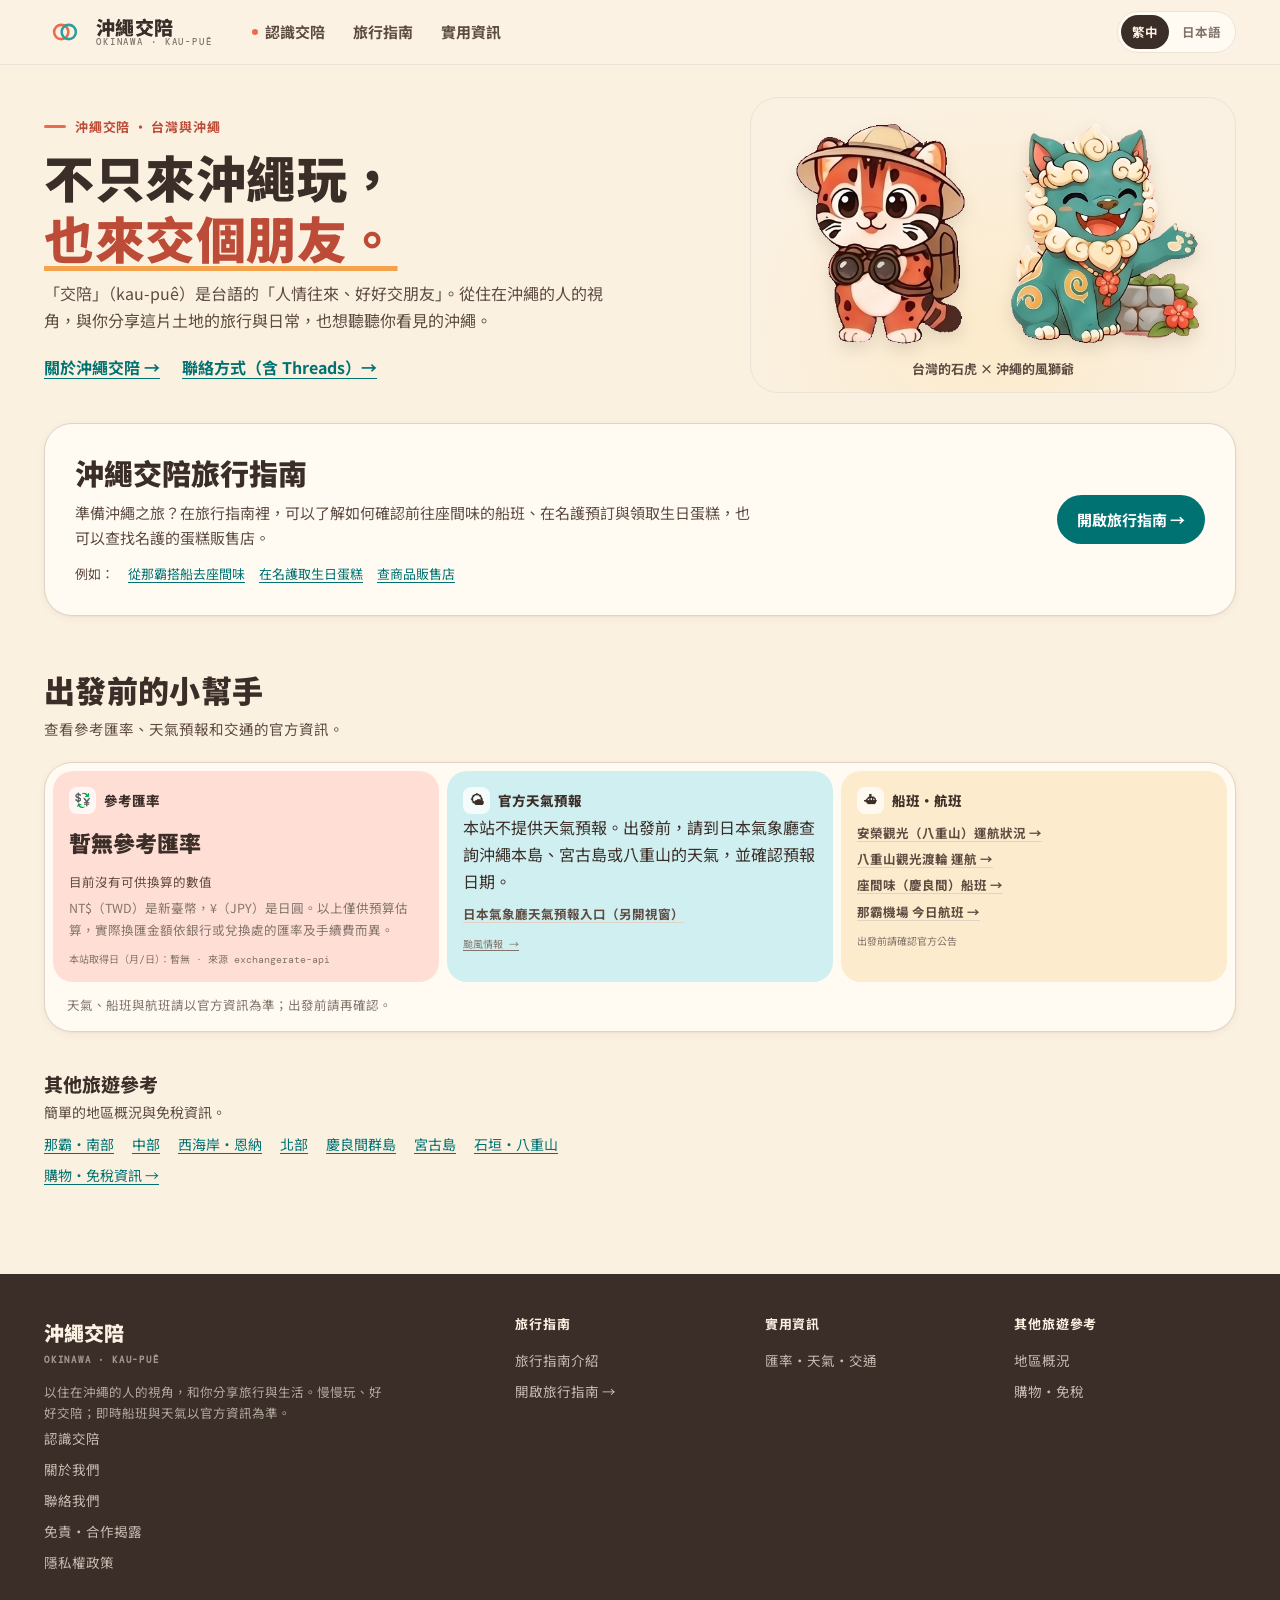
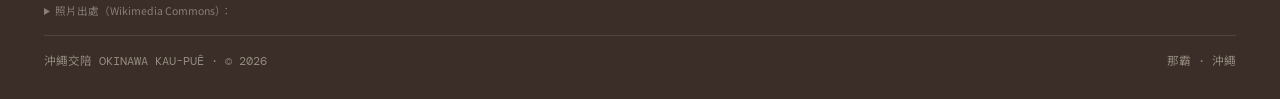
==== commit b7775d19: "Describe concrete guide uses in reader-facing language (#318 E43767) 公開: okinawa-web publish(P16) 確か" ====
--- a/index.html
+++ b/index.html
@@ -102,7 +102,7 @@
       <div class="home-guide__box">
         <div>
           <h2 id="guide-choices-title">沖繩交陪旅行指南</h2>
-          <p>準備自己的沖繩旅程？可以依想做的事或地區尋找行前資訊，了解交通、預訂方式或哪裡買得到已收錄的商品。指南陸續整理中；商品搜尋目前收錄名護的蛋糕，並非全沖繩的店家清單。</p>
+          <p>準備沖繩之旅？在旅行指南裡，可以了解如何確認前往座間味的船班、在名護預訂與領取生日蛋糕，也可以查找名護的蛋糕販售店。</p>
           <div class="home-guide__examples">
             <span>例如：</span>
             <a href="/guide/guides/ferry.html">從那霸搭船去座間味</a>
@@ -270,7 +270,7 @@
     "沖繩交陪 · 台灣與沖繩": "沖縄交陪 · 台湾と沖縄",
     "沖繩交陪旅行指南": "沖縄交陪旅行ガイド",
     "沖繩的風獅爺": "沖縄のシーサー",
-    "準備自己的沖繩旅程？可以依想做的事或地區尋找行前資訊，了解交通、預訂方式或哪裡買得到已收錄的商品。指南陸續整理中；商品搜尋目前收錄名護的蛋糕，並非全沖繩的店家清單。": "自分の沖縄旅行を準備するなら、やりたいことや地域から情報を探して、交通、予約方法、収録商品の取扱店を調べられます。ガイドは順次整備中。商品検索は現在、名護のケーキを収録しており、沖縄全域の店舗一覧ではありません。",
+    "準備沖繩之旅？在旅行指南裡，可以了解如何確認前往座間味的船班、在名護預訂與領取生日蛋糕，也可以查找名護的蛋糕販售店。": "沖縄旅行の準備に。旅行ガイドでは、座間味への船便の確認方法、名護での誕生日ケーキの予約・受け取り方を調べたり、名護のケーキ取扱店を探したりできます。",
     "照片出處（Wikimedia Commons）：": "写真出典（Wikimedia Commons）：",
     "目前沒有可供換算的數值": "現在、換算に使える数値はありません",
     "石垣・八重山": "石垣・八重山",
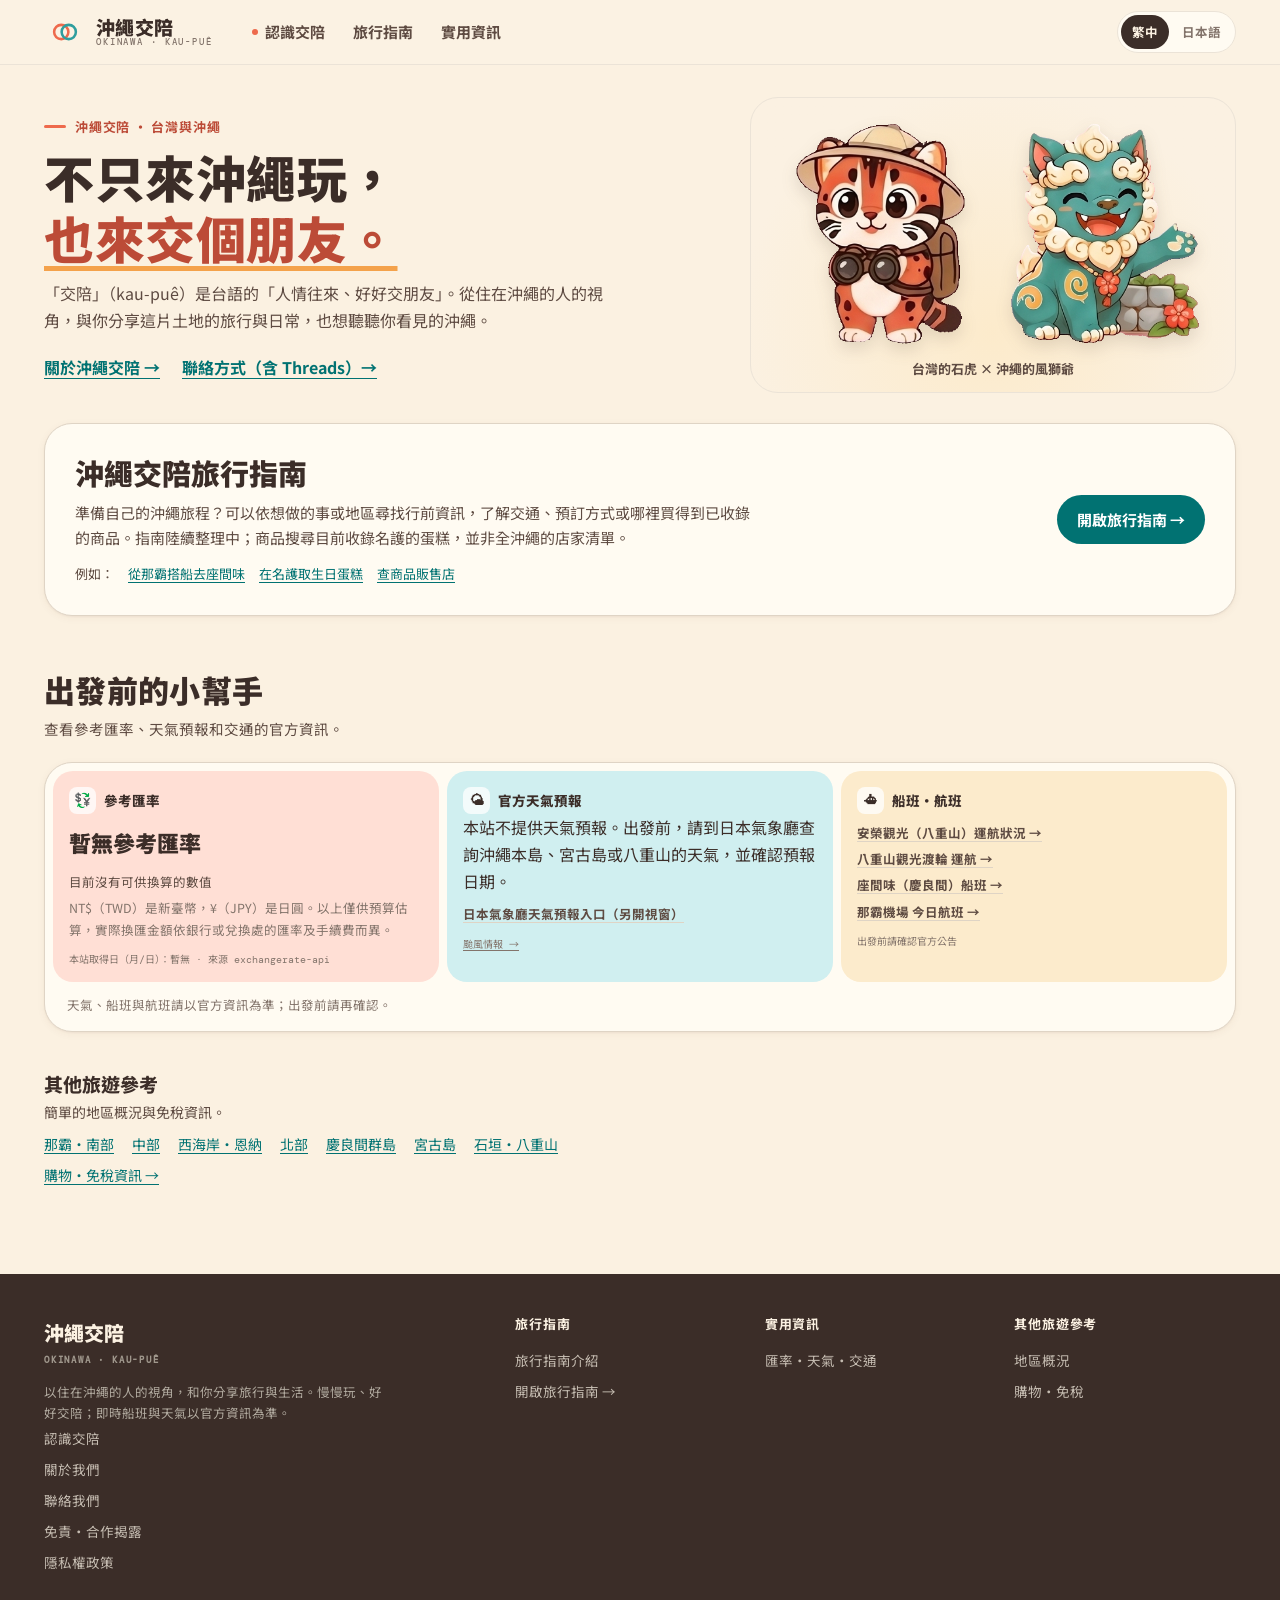
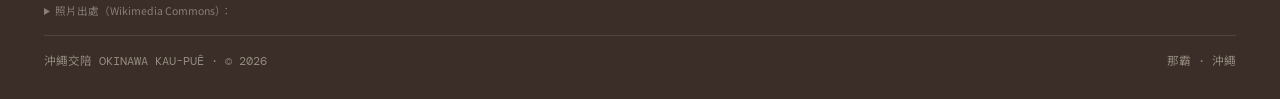
==== commit 2fa471f9: "打ち消し: Describe concrete guide uses in reader-facing language (#318 E43767) #318 run45777684560 compl" ====
--- a/index.html
+++ b/index.html
@@ -102,7 +102,7 @@
       <div class="home-guide__box">
         <div>
           <h2 id="guide-choices-title">沖繩交陪旅行指南</h2>
-          <p>準備沖繩之旅？在旅行指南裡，可以了解如何確認前往座間味的船班、在名護預訂與領取生日蛋糕，也可以查找名護的蛋糕販售店。</p>
+          <p>準備自己的沖繩旅程？可以依想做的事或地區尋找行前資訊，了解交通、預訂方式或哪裡買得到已收錄的商品。指南陸續整理中；商品搜尋目前收錄名護的蛋糕，並非全沖繩的店家清單。</p>
           <div class="home-guide__examples">
             <span>例如：</span>
             <a href="/guide/guides/ferry.html">從那霸搭船去座間味</a>
@@ -270,7 +270,7 @@
     "沖繩交陪 · 台灣與沖繩": "沖縄交陪 · 台湾と沖縄",
     "沖繩交陪旅行指南": "沖縄交陪旅行ガイド",
     "沖繩的風獅爺": "沖縄のシーサー",
-    "準備沖繩之旅？在旅行指南裡，可以了解如何確認前往座間味的船班、在名護預訂與領取生日蛋糕，也可以查找名護的蛋糕販售店。": "沖縄旅行の準備に。旅行ガイドでは、座間味への船便の確認方法、名護での誕生日ケーキの予約・受け取り方を調べたり、名護のケーキ取扱店を探したりできます。",
+    "準備自己的沖繩旅程？可以依想做的事或地區尋找行前資訊，了解交通、預訂方式或哪裡買得到已收錄的商品。指南陸續整理中；商品搜尋目前收錄名護的蛋糕，並非全沖繩的店家清單。": "自分の沖縄旅行を準備するなら、やりたいことや地域から情報を探して、交通、予約方法、収録商品の取扱店を調べられます。ガイドは順次整備中。商品検索は現在、名護のケーキを収録しており、沖縄全域の店舗一覧ではありません。",
     "照片出處（Wikimedia Commons）：": "写真出典（Wikimedia Commons）：",
     "目前沒有可供換算的數值": "現在、換算に使える数値はありません",
     "石垣・八重山": "石垣・八重山",
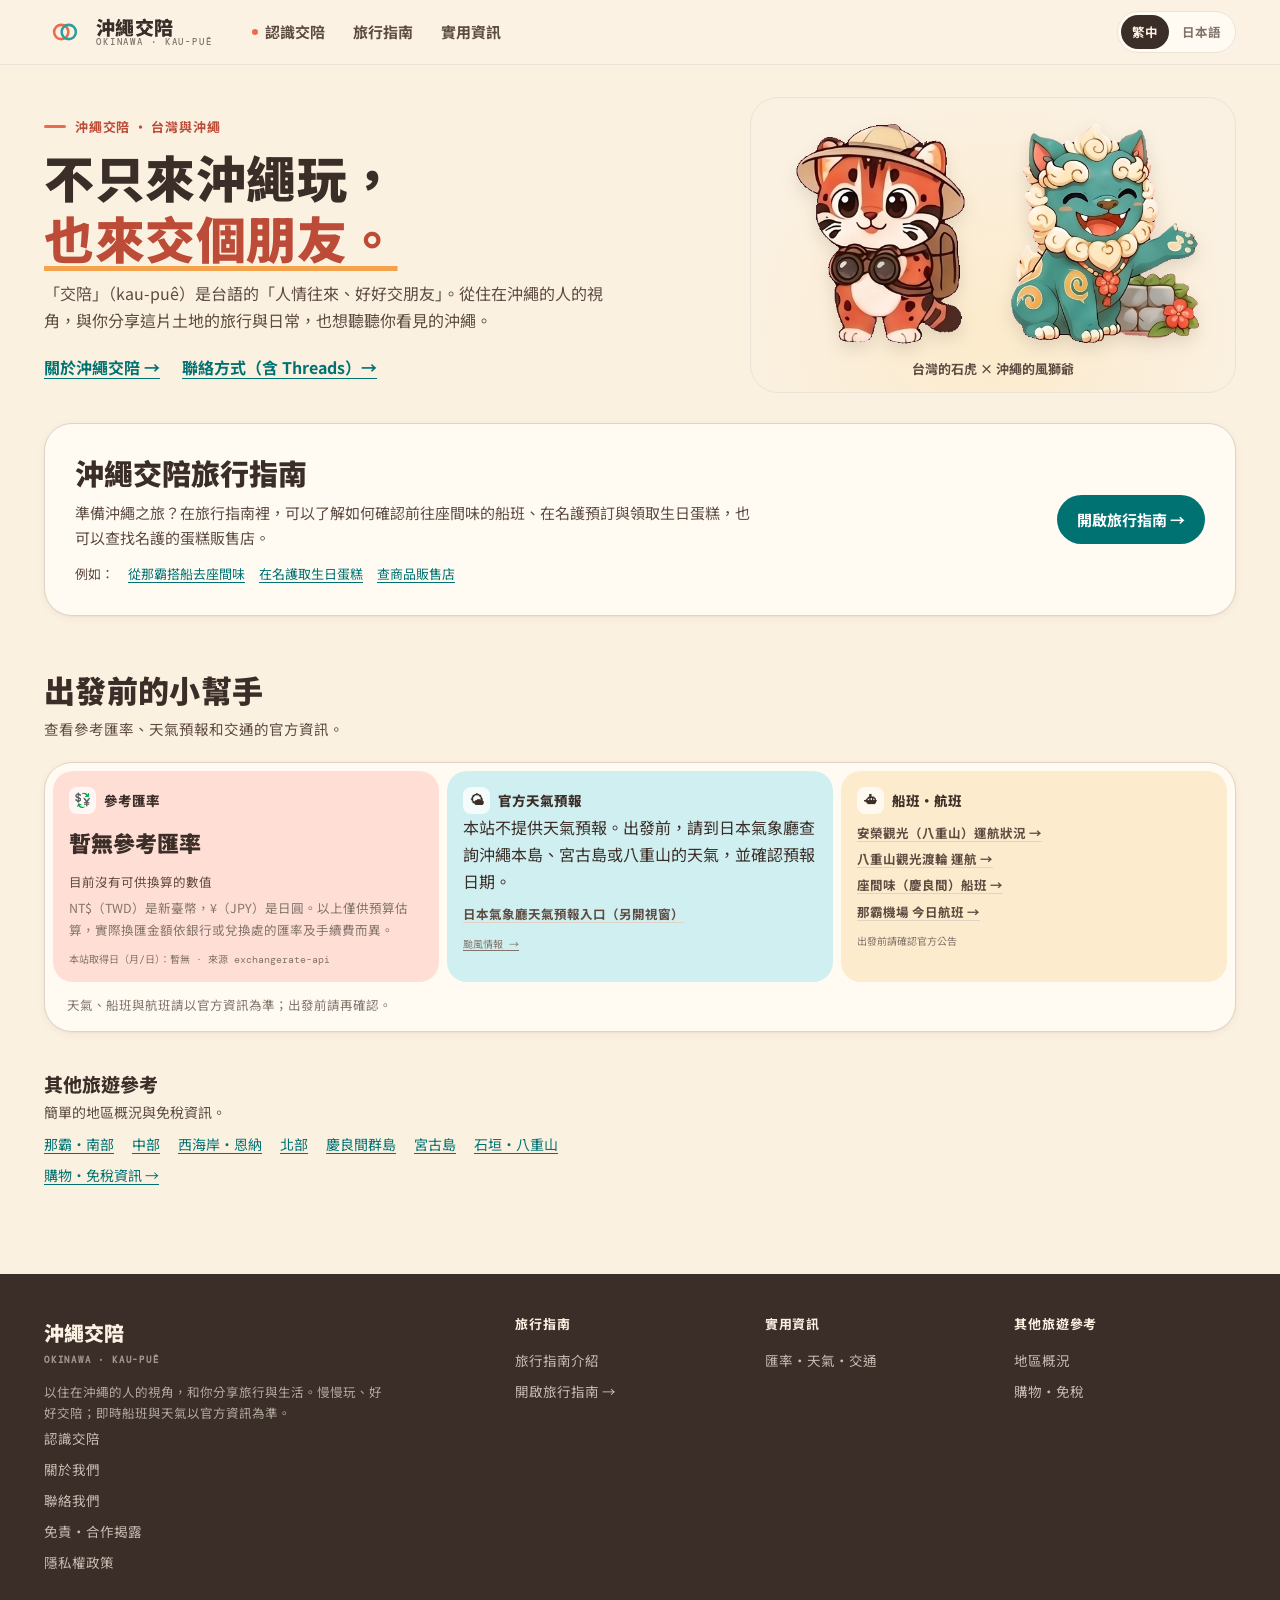
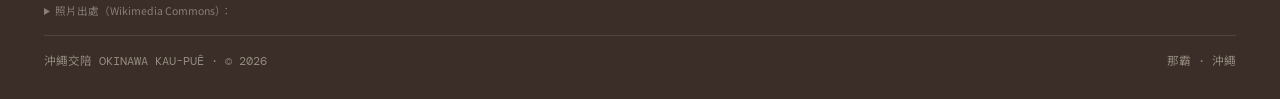
==== commit c57fb6de: "Clarify travel guide use cases on official homepage (C64 #318) 公開: okinawa-web publish(P16) 確かめ: che" ====
--- a/index.html
+++ b/index.html
@@ -102,7 +102,7 @@
       <div class="home-guide__box">
         <div>
           <h2 id="guide-choices-title">沖繩交陪旅行指南</h2>
-          <p>準備自己的沖繩旅程？可以依想做的事或地區尋找行前資訊，了解交通、預訂方式或哪裡買得到已收錄的商品。指南陸續整理中；商品搜尋目前收錄名護的蛋糕，並非全沖繩的店家清單。</p>
+          <p>準備沖繩之旅？在旅行指南裡，可以了解如何確認前往座間味的船班、在名護預訂與領取生日蛋糕，也可以查找名護的蛋糕販售店。</p>
           <div class="home-guide__examples">
             <span>例如：</span>
             <a href="/guide/guides/ferry.html">從那霸搭船去座間味</a>
@@ -270,7 +270,7 @@
     "沖繩交陪 · 台灣與沖繩": "沖縄交陪 · 台湾と沖縄",
     "沖繩交陪旅行指南": "沖縄交陪旅行ガイド",
     "沖繩的風獅爺": "沖縄のシーサー",
-    "準備自己的沖繩旅程？可以依想做的事或地區尋找行前資訊，了解交通、預訂方式或哪裡買得到已收錄的商品。指南陸續整理中；商品搜尋目前收錄名護的蛋糕，並非全沖繩的店家清單。": "自分の沖縄旅行を準備するなら、やりたいことや地域から情報を探して、交通、予約方法、収録商品の取扱店を調べられます。ガイドは順次整備中。商品検索は現在、名護のケーキを収録しており、沖縄全域の店舗一覧ではありません。",
+    "準備沖繩之旅？在旅行指南裡，可以了解如何確認前往座間味的船班、在名護預訂與領取生日蛋糕，也可以查找名護的蛋糕販售店。": "沖縄旅行の準備に。旅行ガイドでは、座間味への船便の確認方法、名護での誕生日ケーキの予約・受け取り方を調べたり、名護のケーキ取扱店を探したりできます。",
     "照片出處（Wikimedia Commons）：": "写真出典（Wikimedia Commons）：",
     "目前沒有可供換算的數值": "現在、換算に使える数値はありません",
     "石垣・八重山": "石垣・八重山",
